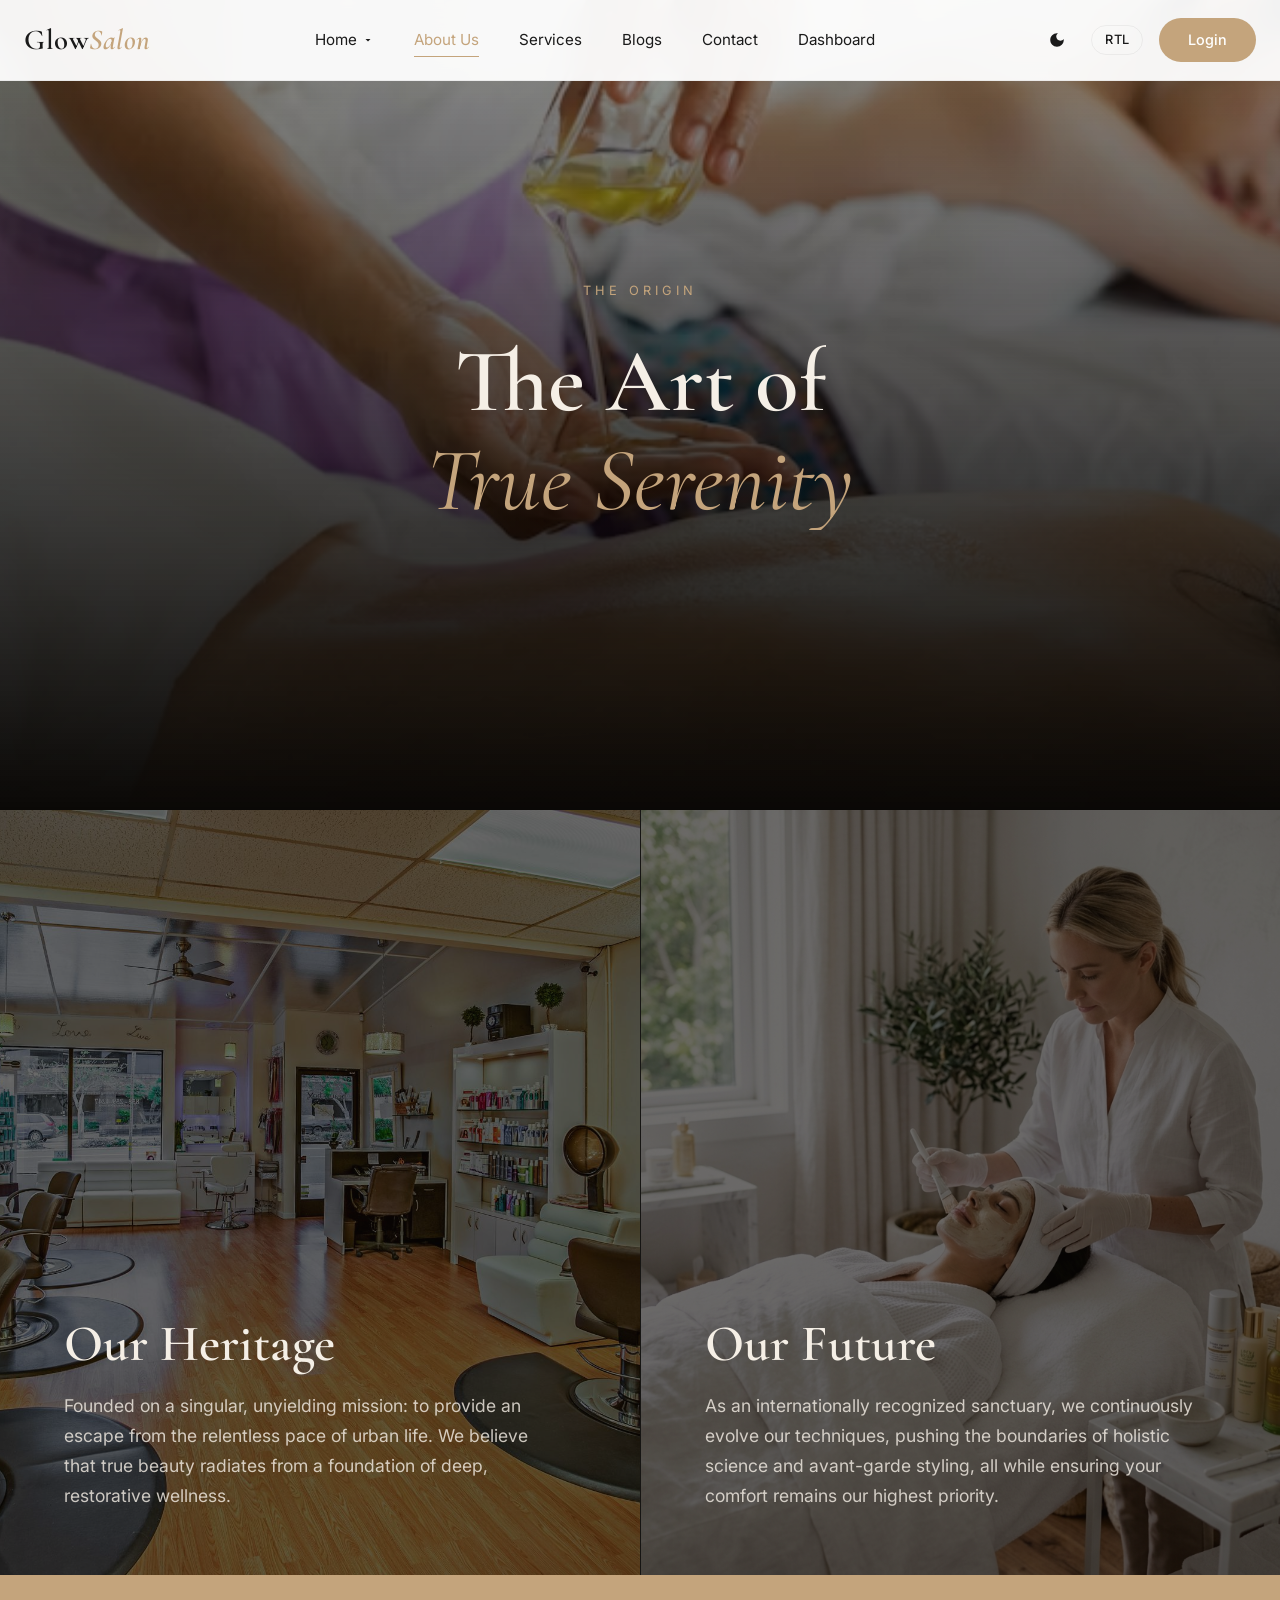
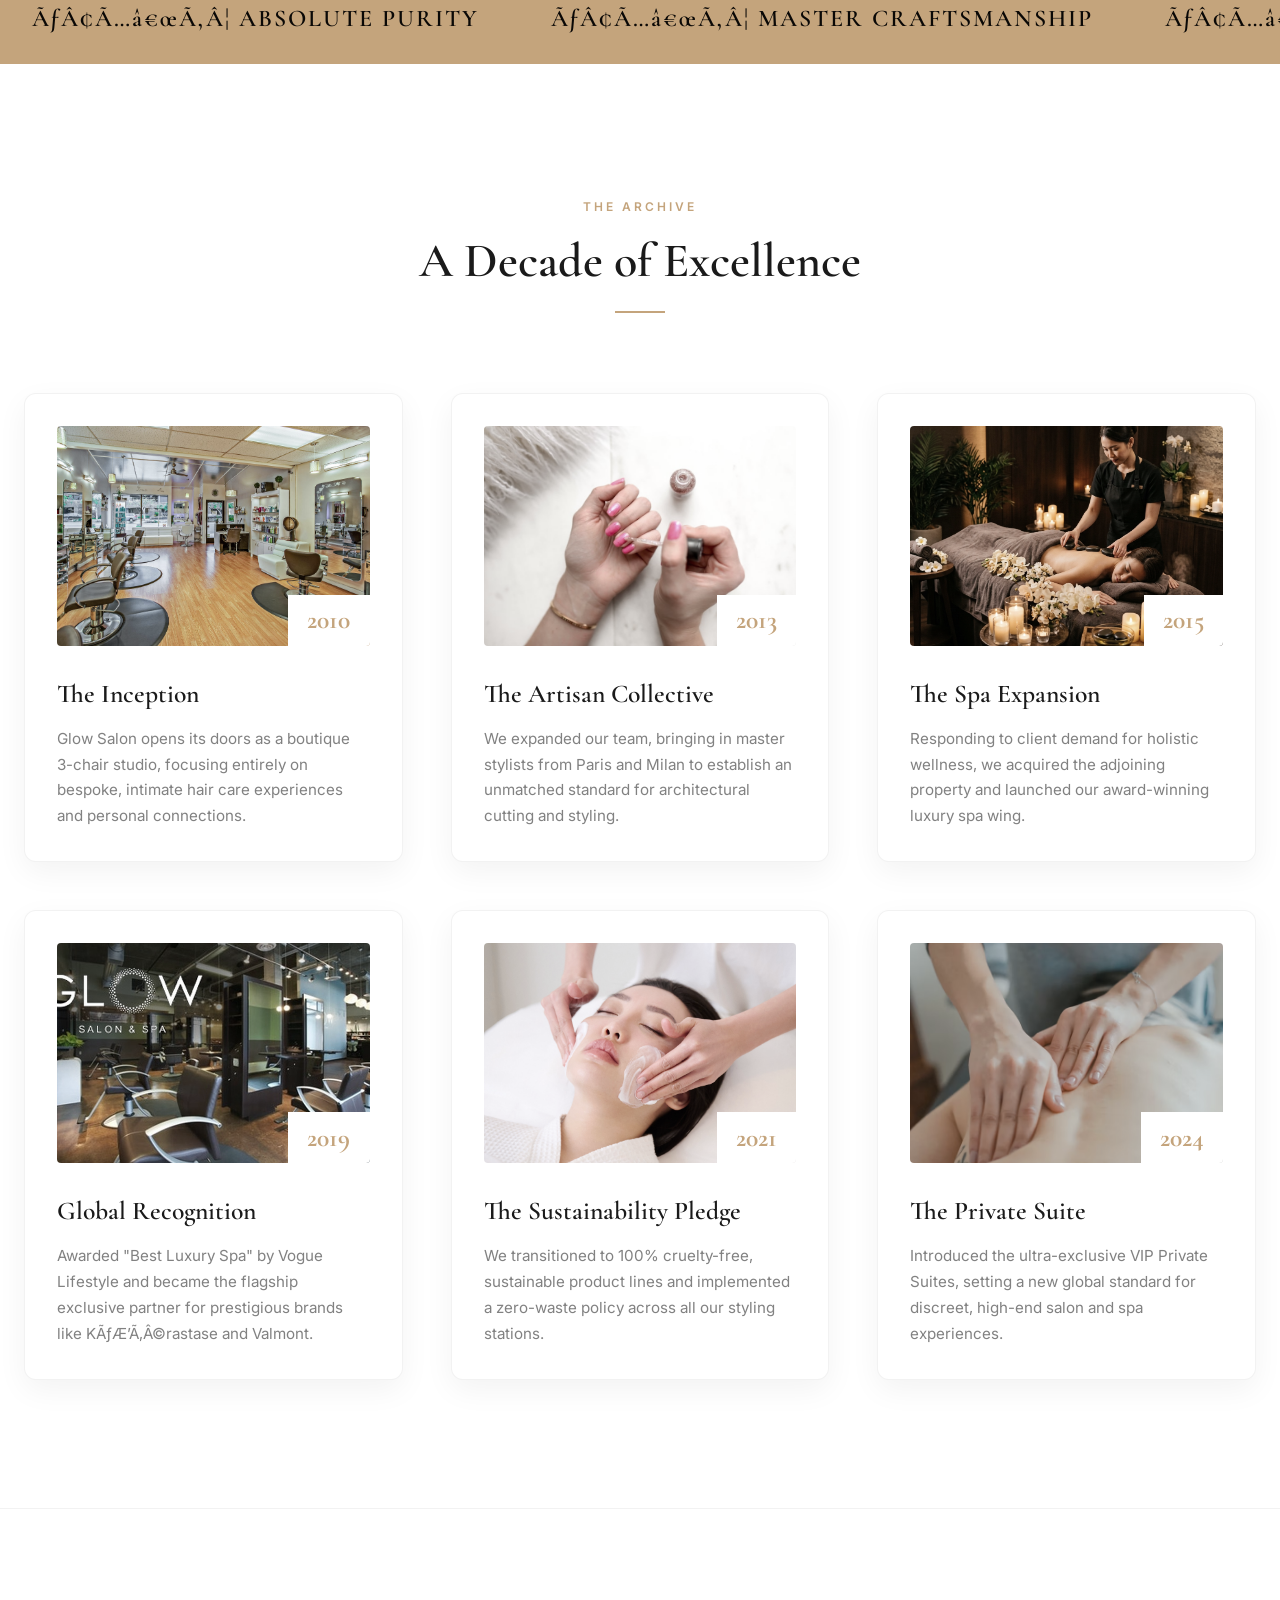
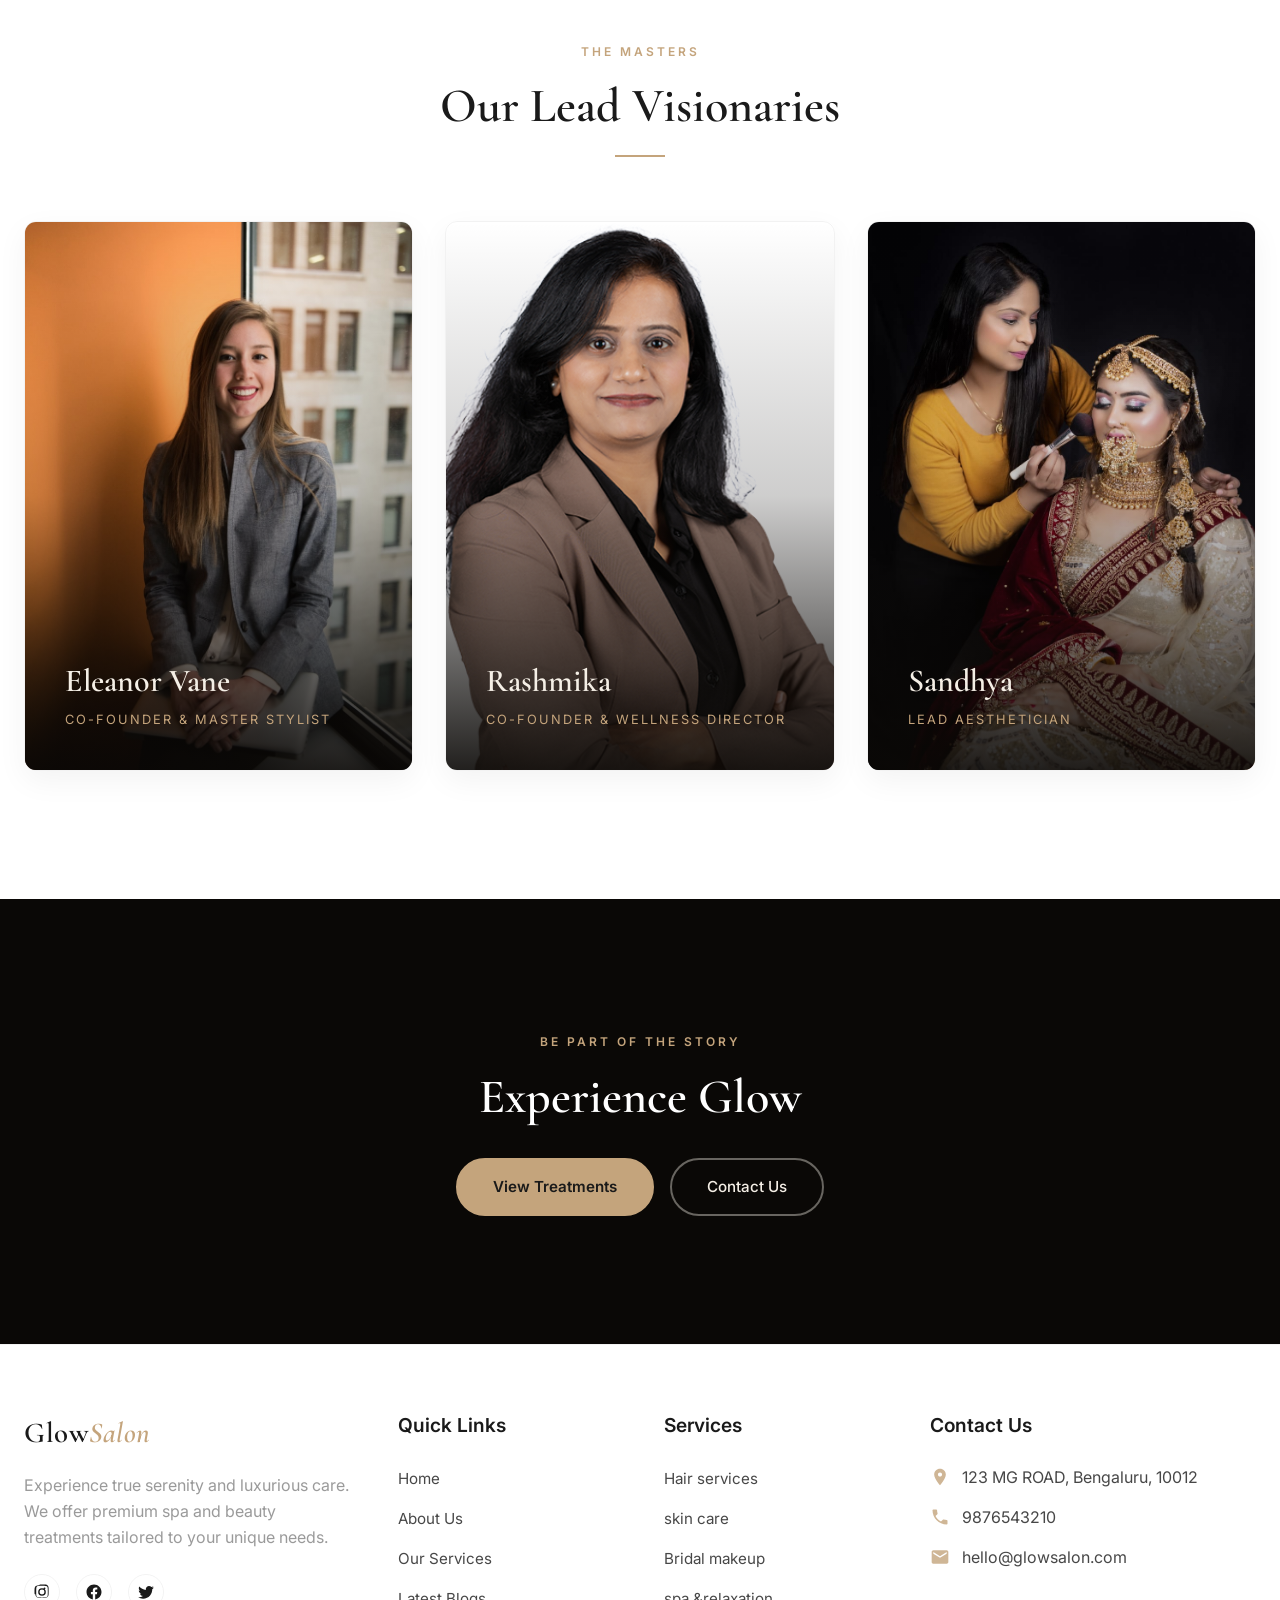
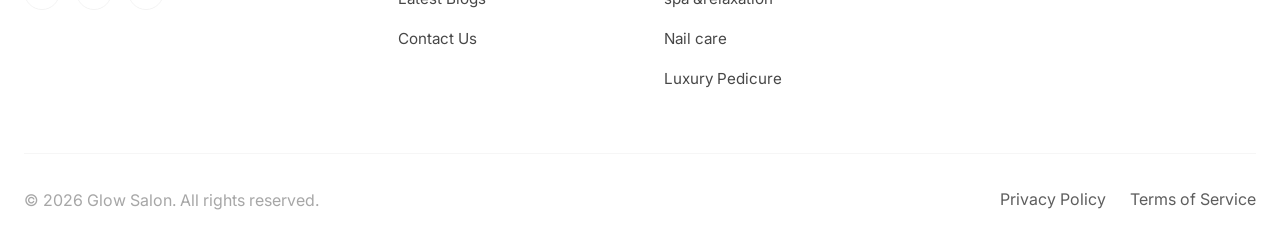
==== about.html @ 3bbacbc4 "update" ====
<!DOCTYPE html>
<html lang="en" dir="ltr">
<head>
    <meta charset="UTF-8">
    <meta name="viewport" content="width=device-width, initial-scale=1.0">
    <title>Glow Salon | Our Story</title>
    <meta name="description" content="Discover the heritage, philosophy, and vision behind Glow Salon. A legacy of luxury and wellness.">

    
   
<link rel="icon" type="image/png" href="../Images/makeup (2).png">
    
    <link rel="preconnect" href="https://fonts.googleapis.com">
    <link href="https://fonts.googleapis.com/css2?family=Cormorant+Garamond:ital,wght@0,500;0,600;0,700;1,500;1,600&family=Inter:wght@300;400;500;600&display=swap" rel="stylesheet">

    
    <link rel="stylesheet" href="css/navbar.css">
    <link rel="stylesheet" href="css/global.css">
    <link rel="stylesheet" href="css/footer.css">
    <link rel="stylesheet" href="css/about.css">
</head>
<body data-theme="light">

    
    <div id="header-placeholder"></div>

    <main>

        
        <section class="fluid-hero" id="top">
            <div class="fluid-hero-bg"></div>
            <div class="fluid-hero-overlay"></div>
            <div class="fluid-hero-text">
                <span class="eyebrow mask-reveal"><span>The Origin</span></span>
                <h1 class="mask-reveal"><span>The Art of</span></h1><br>
                <h1 class="mask-reveal" style="transition-delay: 0.15s;"><span><em>True Serenity</em></span></h1>
            </div>
        </section>

        
        <section class="fluid-split-container">
            
            <div class="fluid-split-panel">
                <div class="fluid-split-bg"></div>
                <div class="fluid-split-overlay"></div>
                <div class="fluid-split-content">
                    <h2>Our Heritage</h2>
                    <p>Founded on a singular, unyielding mission: to provide an escape from the relentless pace of urban life. We believe that true beauty radiates from a foundation of deep, restorative wellness.</p>
                </div>
            </div>
            
            <div class="fluid-split-panel">
                <div class="fluid-split-bg"></div>
                <div class="fluid-split-overlay"></div>
                <div class="fluid-split-content">
                    <h2>Our Future</h2>
                    <p>As an internationally recognized sanctuary, we continuously evolve our techniques, pushing the boundaries of holistic science and avant-garde styling, all while ensuring your comfort remains our highest priority.</p>
                </div>
            </div>
        </section>

        
        <div class="fluid-marquee">
            <div class="marquee-track">
                <span class="marquee-item">ÃƒÂ¢Ã…â€œÃ‚Â¦ ABSOLUTE PURITY</span>
                <span class="marquee-item">ÃƒÂ¢Ã…â€œÃ‚Â¦ MASTER CRAFTSMANSHIP</span>
                <span class="marquee-item">ÃƒÂ¢Ã…â€œÃ‚Â¦ DISCREET EXCLUSIVITY</span>
                <span class="marquee-item">ÃƒÂ¢Ã…â€œÃ‚Â¦ HOLISTIC WELLNESS</span>
                <span class="marquee-item">ÃƒÂ¢Ã…â€œÃ‚Â¦ ABSOLUTE PURITY</span>
                <span class="marquee-item">ÃƒÂ¢Ã…â€œÃ‚Â¦ MASTER CRAFTSMANSHIP</span>
                <span class="marquee-item">ÃƒÂ¢Ã…â€œÃ‚Â¦ DISCREET EXCLUSIVITY</span>
                <span class="marquee-item">ÃƒÂ¢Ã…â€œÃ‚Â¦ HOLISTIC WELLNESS</span>
                <span class="marquee-item">ÃƒÂ¢Ã…â€œÃ‚Â¦ ABSOLUTE PURITY</span>
                <span class="marquee-item">ÃƒÂ¢Ã…â€œÃ‚Â¦ MASTER CRAFTSMANSHIP</span>
                <span class="marquee-item">ÃƒÂ¢Ã…â€œÃ‚Â¦ DISCREET EXCLUSIVITY</span>
                <span class="marquee-item">ÃƒÂ¢Ã…â€œÃ‚Â¦ HOLISTIC WELLNESS</span>
            </div>
        </div>

        
        <section class="fluid-timeline-sec">
            <div class="container fluid-timeline-header reveal">
                <span class="section-label">The Archive</span>
                <h2>A Decade of Excellence</h2>
                <div class="divider"></div>
            </div>
            
            <div class="container fluid-timeline-grid">
                
                <div class="fluid-time-card reveal">
                    <div class="fluid-time-img">
                        <img src="images/salon.jpeg" alt="Studio Setup" loading="lazy">
                        <span class="fluid-time-year">2010</span>
                    </div>
                    <h3>The Inception</h3>
                    <p>Glow Salon opens its doors as a boutique 3-chair studio, focusing entirely on bespoke, intimate hair care experiences and personal connections.</p>
                </div>
                
                <div class="fluid-time-card reveal reveal-delay-1">
                    <div class="fluid-time-img">
                        <img src="images/nail.jfif" alt="Stylist Tools" loading="lazy">
                        <span class="fluid-time-year">2013</span>
                    </div>
                    <h3>The Artisan Collective</h3>
                    <p>We expanded our team, bringing in master stylists from Paris and Milan to establish an unmatched standard for architectural cutting and styling.</p>
                </div>
                
                <div class="fluid-time-card reveal reveal-delay-2">
                    <div class="fluid-time-img">
                        <img src="images/service_massage.png" alt="Spa Wing" loading="lazy">
                        <span class="fluid-time-year">2015</span>
                    </div>
                    <h3>The Spa Expansion</h3>
                    <p>Responding to client demand for holistic wellness, we acquired the adjoining property and launched our award-winning luxury spa wing.</p>
                </div>
                
                <div class="fluid-time-card reveal">
                    <div class="fluid-time-img">
                        <img src="images/about.img.jpeg" alt="Awards" loading="lazy">
                        <span class="fluid-time-year">2019</span>
                    </div>
                    <h3>Global Recognition</h3>
                    <p>Awarded "Best Luxury Spa" by Vogue Lifestyle and became the flagship exclusive partner for prestigious brands like KÃƒÆ’Ã‚Â©rastase and Valmont.</p>
                </div>
                
                <div class="fluid-time-card reveal reveal-delay-1">
                    <div class="fluid-time-img">
                        <img src="images/cleansing.jpg" alt="Botanical Products" loading="lazy">
                        <span class="fluid-time-year">2021</span>
                    </div>
                    <h3>The Sustainability Pledge</h3>
                    <p>We transitioned to 100% cruelty-free, sustainable product lines and implemented a zero-waste policy across all our styling stations.</p>
                </div>
                
                <div class="fluid-time-card reveal reveal-delay-2">
                    <div class="fluid-time-img">
                        <img src="images/aroma therapy.avif" alt="Private Suite" loading="lazy">
                        <span class="fluid-time-year">2024</span>
                    </div>
                    <h3>The Private Suite</h3>
                    <p>Introduced the ultra-exclusive VIP Private Suites, setting a new global standard for discreet, high-end salon and spa experiences.</p>
                </div>
            </div>
        </section>

        
        <section class="fluid-artisans">
            <div class="container">
                <div class="text-center reveal">
                    <span class="section-label">The Masters</span>
                    <h2>Our Lead Visionaries</h2>
                    <div class="divider"></div>
                </div>
                
                <div class="fluid-art-grid">
                    
                    <div class="fluid-art-card reveal">
                        <div class="fluid-art-img">
                            <img src="images/cofounder.jfif" alt="Eleanor Vane" loading="lazy">
                        </div>
                        <div class="fluid-art-overlay"></div>
                        <div class="fluid-art-info">
                            <h3>Eleanor Vane</h3>
                            <span>Co-Founder &amp; Master Stylist</span>
                            <div class="fluid-art-quote">
                                <p>"Hair is the ultimate accessory. It requires architectural detail, flawless precision, and a deep understanding of natural movement."</p>
                            </div>
                        </div>
                    </div>
                    
                    <div class="fluid-art-card reveal reveal-delay-1">
                        <div class="fluid-art-img">
                            <img src="images/rashmika.png" alt="James Sterling" loading="lazy">
                        </div>
                        <div class="fluid-art-overlay"></div>
                        <div class="fluid-art-info">
                            <h3>Rashmika</h3>
                            <span>Co-Founder &amp; Wellness Director</span>
                            <div class="fluid-art-quote">
                                <p>"True healing begins when the mind goes quiet. My goal is to induce profound states of physical and mental release in every session."</p>
                            </div>
                        </div>
                    </div>
                    
                    <div class="fluid-art-card reveal reveal-delay-2">
                        <div class="fluid-art-img">
                            <img src="images/team2.jpeg" alt="Sophia Lin" loading="lazy">
                        </div>
                        <div class="fluid-art-overlay"></div>
                        <div class="fluid-art-info">
                            <h3>Sandhya</h3>
                            <span>Lead Aesthetician</span>
                            <div class="fluid-art-quote">
                                <p>"Your skin tells a story. I combine advanced clinical science with ancient botanical rituals to rewrite that story beautifully."</p>
                            </div>
                        </div>
                    </div>
                </div>
            </div>
        </section>

        
        <section class="fluid-cta">
            <div class="container reveal">
                <span class="section-label">Be Part of the Story</span>
                <h2>Experience Glow</h2>
                <div class="btn-group" style="justify-content: center; margin-top: 2rem;">
                    <a href="home2.html" class="btn-primary">View Treatments</a>
                    <a href="contact.html" class="btn-secondary">Contact Us</a>
                </div>
            </div>
        </section>

    </main>

    
    <div id="footer-placeholder"></div>

    
    <script src="js/loadComponents.js"></script>
    <script>
        document.addEventListener('DOMContentLoaded', () => {

            const masks = document.querySelectorAll('.mask-reveal');
            masks.forEach((m, idx) => {
                setTimeout(() => m.classList.add('visible'), 100 + (idx * 200));
            });

            const revealEls = document.querySelectorAll('.reveal, .reveal-left, .reveal-right');
            const observer = new IntersectionObserver((entries) => {
                entries.forEach(e => {
                    if (e.isIntersecting) { e.target.classList.add('visible'); observer.unobserve(e.target); }
                });
            }, { threshold: 0.15 });
            revealEls.forEach(el => observer.observe(el));
        });
    </script>
</body>
</html>
---- css/navbar.css ----
:root {
    
    --nav-bg: rgba(255, 255, 255, 0.95);
    --nav-text: #1A1A1A;
    --nav-accent-primary: #C4A47C;   
    --nav-accent-hover: #B09068;     
    --nav-accent-secondary: #E8D5D1; 
    --nav-dropdown-bg: #FFFFFF;
    --nav-dropdown-shadow: rgba(0, 0, 0, 0.08);
    --nav-border: rgba(0, 0, 0, 0.05);
    --nav-font-logo: 'Cormorant Garamond', serif;
    --nav-font-ui: 'Inter', sans-serif;
}

[data-theme='dark'] {
    
    --nav-bg: rgba(18, 18, 18, 0.95);
    --nav-text: #F2F2F2;
    --nav-accent-primary: #D4B68D;   
    --nav-accent-hover: #E0C299;     
    --nav-accent-secondary: #A68A85; 
    --nav-dropdown-bg: #1E1E1E;
    --nav-dropdown-shadow: rgba(0, 0, 0, 0.5);
    --nav-border: rgba(255, 255, 255, 0.05);
}


.luxe-header * {
    box-sizing: border-box;
}


.luxe-header {
    position: fixed;
    top: 0;
    left: 0;
    z-index: 1000;
    width: 100%;
    background: var(--nav-bg);
    backdrop-filter: blur(12px);
    -webkit-backdrop-filter: blur(12px);
    border-bottom: 1px solid var(--nav-border);
    transition: background 0.4s ease, border-color 0.4s ease;
    font-family: var(--nav-font-ui);
    color: var(--nav-text);
}


.luxe-nav-container {
    display: flex;
    justify-content: space-between;
    align-items: center;
    margin: 0 auto;
    padding: 0 1.5rem;
    height: 80px; 
    max-width: 100%;
}

@media (min-width: 1024px) {
    .luxe-nav-container { max-width: 1024px; }
}
@media (min-width: 1280px) {
    .luxe-nav-container { max-width: 1280px; }
}


.luxe-logo {
    font-family: var(--nav-font-logo);
    font-size: 1.8rem;
    font-weight: 600;
    color: var(--nav-text);
    text-decoration: none;
    letter-spacing: 0.5px;
    display: flex;
    align-items: center;
}
.luxe-logo span {
    color: var(--nav-accent-primary);
    font-style: italic;
}


.luxe-nav-links {
    display: flex;
    align-items: center;
    gap: 2.5rem;
    margin: 0;
    padding: 0;
    list-style: none;
}

.luxe-nav-link {
    color: var(--nav-text);
    text-decoration: none;
    font-size: 0.95rem;
    font-weight: 400;
    transition: color 0.3s ease;
    display: flex;
    align-items: center;
    gap: 0.3rem;
    position: relative;
}


.luxe-nav-link::after {
    content: '';
    position: absolute;
    bottom: -4px;
    left: 0;
    width: 0%;
    height: 1px;
    background-color: var(--nav-accent-primary);
    transition: width 0.3s ease;
}
.luxe-nav-link:hover::after,
.luxe-nav-link.active::after {
    width: 100%;
}
.luxe-nav-link.active {
    color: var(--nav-accent-primary);
}


.luxe-dropdown {
    position: relative;
}
.luxe-dropdown-icon {
    width: 12px;
    height: 12px;
    fill: currentColor;
    transition: transform 0.3s ease;
}
.luxe-dropdown:hover .luxe-dropdown-icon {
    transform: rotate(180deg);
}

.luxe-dropdown-content {
    position: absolute;
    top: 100%;
    left: 0; 
    background: var(--nav-dropdown-bg);
    min-width: 220px;
    box-shadow: 0 10px 40px var(--nav-dropdown-shadow);
    border-radius: 8px;
    padding: 0.5rem 0;
    opacity: 0;
    visibility: hidden;
    transform: translateY(15px);
    transition: all 0.3s cubic-bezier(0.4, 0, 0.2, 1);
    border: 1px solid var(--nav-border);
    margin-top: 1rem;
}


.luxe-dropdown::after {
    content: '';
    position: absolute;
    top: 100%;
    left: 0;
    width: 100%;
    height: 1rem;
}

.luxe-dropdown:hover .luxe-dropdown-content {
    opacity: 1;
    visibility: visible;
    transform: translateY(0);
}

.luxe-dropdown-content a {
    display: block;
    padding: 0.8rem 1.5rem;
    color: var(--nav-text);
    text-decoration: none;
    font-size: 0.9rem;
    transition: background 0.2s ease, color 0.2s ease, padding-left 0.2s ease;
}
.luxe-dropdown-content a:hover,
.luxe-dropdown-content a.active {
    background: var(--nav-border);
    color: var(--nav-accent-primary);
    padding-left: 1.8rem; 
}
[dir="rtl"] .luxe-dropdown-content a:hover {
    padding-left: 1.5rem;
    padding-right: 1.8rem;
}


[dir="rtl"] .luxe-dropdown-content {
    left: auto;
    right: 0;
}


.luxe-nav-actions {
    display: flex;
    align-items: center;
    gap: 1rem;
}


.luxe-btn-icon, .luxe-btn-text, .luxe-btn-primary {
    cursor: pointer;
    font-family: var(--nav-font-ui);
    transition: all 0.3s ease;
}

.luxe-btn-icon {
    background: transparent;
    border: 1px solid transparent;
    color: var(--nav-text);
    display: flex;
    align-items: center;
    justify-content: center;
    width: 36px;
    height: 36px;
    border-radius: 50%;
}
.luxe-btn-icon:hover {
    background: var(--nav-border);
    color: var(--nav-accent-primary);
}
.luxe-btn-icon svg { width: 18px; height: 18px; fill: currentColor; }


[data-theme='light'] .icon-sun { display: none; }
[data-theme='dark'] .icon-moon { display: none; }

.luxe-btn-text {
    background: transparent;
    border: 1px solid var(--nav-border);
    color: var(--nav-text);
    padding: 0.4rem 0.8rem;
    border-radius: 20px;
    font-size: 0.8rem;
    font-weight: 500;
    letter-spacing: 0.5px;
}
.luxe-btn-text:hover {
    border-color: var(--nav-accent-primary);
    color: var(--nav-accent-primary);
}

.luxe-btn-primary {
    background: var(--nav-accent-primary);
    color: #FFFFFF;
    text-decoration: none;
    padding: 0.6rem 1.8rem;
    border-radius: 30px;
    font-size: 0.9rem;
    font-weight: 500;
    border: none;
}
[data-theme='dark'] .luxe-btn-primary {
    color: #1A1A1A; 
}
.luxe-btn-primary:hover {
    background: var(--nav-accent-hover);
    transform: translateY(-2px);
    box-shadow: 0 4px 15px rgba(196, 164, 124, 0.3);
    color:black;
}


.luxe-hamburger {
    display: none;
    background: transparent;
    border: none;
    cursor: pointer;
    padding: 0.5rem;
    flex-direction: column;
    gap: 5px;
    z-index: 1001; 
}
.luxe-hamburger span {
    display: block;
    width: 24px;
    height: 2px;
    background-color: var(--nav-text);
    transition: all 0.3s ease;
}


.luxe-mobile-menu {
    position: fixed;
    top: 80px;
    left: 0;
    width: 100%;
    height: calc(100vh - 80px);
    background: var(--nav-bg);
    padding: 2rem;
    transform: translateX(-100%); 
    transition: transform 0.4s cubic-bezier(0.4, 0, 0.2, 1);
    overflow-y: auto;
    z-index: 999;
}
[dir="rtl"] .luxe-mobile-menu {
    transform: translateX(100%); 
}
.luxe-mobile-menu.active {
    transform: translateX(0) !important;
}

.luxe-mobile-menu ul {
    list-style: none;
    padding: 0;
    margin: 0;
}
.luxe-mobile-menu li {
    border-bottom: 1px solid var(--nav-border);
}
.luxe-mobile-link {
    display: flex;
    justify-content: space-between;
    align-items: center;
    padding: 1.2rem 0;
    color: var(--nav-text);
    text-decoration: none;
    font-size: 1.1rem;
    font-weight: 400;
}
.luxe-mobile-dropdown {
    display: none;
    background: rgba(0,0,0,0.02);
    padding: 0.5rem 1rem;
}
[data-theme='dark'] .luxe-mobile-dropdown { background: rgba(255,255,255,0.02); }
.luxe-mobile-dropdown a {
    display: block;
    padding: 0.8rem 0;
    color: var(--nav-text);
    text-decoration: none;
    font-size: 0.95rem;
    opacity: 0.8;
}
.luxe-mobile-menu .luxe-btn-primary {
    display: block;
    text-align: center;
    margin-top: 2rem;
}


@media (max-width: 1023px) {
    .luxe-nav-links { display: none; }
    .luxe-hamburger { display: flex; }
    .luxe-nav-actions .luxe-btn-primary { display: none; } 
}


.luxe-hamburger.active span:nth-child(1) {
    transform: translateY(7px) rotate(45deg);
}
.luxe-hamburger.active span:nth-child(2) {
    opacity: 0;
}
.luxe-hamburger.active span:nth-child(3) {
    transform: translateY(-7px) rotate(-45deg);
}


body {
    margin: 0;
    background: var(--nav-bg);
    color: var(--nav-text);
    transition: background 0.4s ease, color 0.4s ease;
}
.preview-content {
    padding: 4rem 2rem;
    max-width: 1024px;
    margin: 0 auto;
    min-height: 150vh; 
    font-family: var(--nav-font-ui);
}
.preview-content h1 {
    font-family: var(--nav-font-logo);
    font-size: 3.5rem;
    margin-bottom: 1rem;
}
.preview-content p {
    font-size: 1.1rem;
    line-height: 1.8;
    opacity: 0.8;
}
---- css/global.css ----
*, *::before, *::after { margin: 0; padding: 0; box-sizing: border-box; }

:root {
    --color-primary:       #C4A47C;
    --color-primary-dark:  #B09068;
    --color-secondary:     #E8D5D1;
    --color-muted:         rgba(26,26,26,0.55);
    --font-logo:   'Cormorant Garamond', serif;
    --font-ui:     'Inter', sans-serif;
    --radius-full: 999px;
    --radius-md:   12px;
    --shadow-gold: 0 8px 30px rgba(196,164,124,0.30);
    --shadow-md:   0 8px 30px rgba(0,0,0,0.10);
    --transition:  all 0.3s ease;
    --section-gap: 6rem;
}
[data-theme='dark'] { --color-muted: rgba(242,242,242,0.55); }

html { scroll-behavior: smooth; }

body {
    background-color: var(--nav-bg, #fff);
    color: var(--nav-text, #1A1A1A);
    font-family: var(--font-ui);
    font-size: 1rem;
    line-height: 1.7;
    -webkit-font-smoothing: antialiased;
    overflow-x: hidden;
    transition: background-color 0.4s ease, color 0.4s ease;
}

img { display: block; max-width: 100%; height: auto; object-fit: cover; }
a { color: var(--color-primary); text-decoration: none; transition: var(--transition); }
a:hover { color: var(--color-primary-dark); }


h1 { font-family: var(--font-logo); font-size: clamp(2.4rem, 5vw, 4rem);    font-weight: 600; line-height: 1.15; }
h2 { font-family: var(--font-logo); font-size: clamp(1.9rem, 4vw, 3rem);    font-weight: 600; line-height: 1.2;  }
h3 { font-family: var(--font-logo); font-size: clamp(1.3rem, 2.5vw, 1.9rem);font-weight: 600; line-height: 1.25;}
h4 { font-family: var(--font-ui);   font-size: 1.1rem;  font-weight: 600; }
p  { font-size: 1rem; line-height: 1.75; color: var(--color-muted); }

.container { width: 100%; max-width: 1280px; margin-inline: auto; padding-inline: 1.5rem; }
.section-padding { padding-block: var(--section-gap); }

.text-center { text-align: center; }
.text-left   { text-align: left;  }
.text-center .btn-group { justify-content: center; }
.text-left   .btn-group { justify-content: flex-start; }

.section-label {
    display: inline-block; font-size: 0.75rem; font-weight: 600;
    letter-spacing: 3px; text-transform: uppercase;
    color: var(--color-primary); margin-bottom: 1rem;
}
.divider { width: 50px; height: 2px; background: var(--color-primary); margin: 1.25rem auto; }
.divider.left { margin-left: 0; }


.btn-group { display: flex; flex-wrap: wrap; gap: 1rem; align-items: center; margin-top: 2rem; }


.btn-primary {
    display: inline-flex; align-items: center; gap: 0.5rem;
    padding: 0.85rem 2.2rem;
    background: var(--color-primary); color: #1A1A1A;
    border: 2px solid var(--color-primary);
    border-radius: var(--radius-full);
    font-family: var(--font-ui); font-size: 0.95rem; font-weight: 600;
    cursor: pointer; transition: var(--transition); white-space: nowrap;
}
[data-theme='dark'] .btn-primary { color: #1A1A1A; }
@media (hover: hover) {
    .btn-primary:hover { background: var(--color-primary-dark); border-color: var(--color-primary-dark); color: #1A1A1A; transform: translateY(-2px); box-shadow: var(--shadow-gold); }
}
.btn-primary:active { transform: scale(0.97); opacity: 0.9; }


.btn-secondary {
    display: inline-flex; align-items: center; gap: 0.5rem;
    padding: 0.85rem 2.2rem;
    background: transparent; color: var(--nav-text, #1A1A1A);
    border: 2px solid var(--nav-border, rgba(0,0,0,0.12));
    border-radius: var(--radius-full);
    font-family: var(--font-ui); font-size: 0.95rem; font-weight: 500;
    cursor: pointer; transition: var(--transition); white-space: nowrap;
}
@media (hover: hover) {
    .btn-secondary:hover { background: var(--color-primary); border-color: var(--color-primary); color: #1A1A1A; transform: translateY(-2px); box-shadow: var(--shadow-gold); }
    [data-theme='dark'] .btn-secondary:hover { color: #1A1A1A; }
}
.btn-secondary:active { transform: scale(0.97); opacity: 0.9; }


.card { background: var(--nav-dropdown-bg, #fff); border: 1px solid var(--nav-border, rgba(0,0,0,0.07)); border-radius: var(--radius-md); overflow: hidden; transition: var(--transition); }
@media (hover: hover) { .card:hover { box-shadow: var(--shadow-md); transform: translateY(-4px); } }
.card:active { transform: scale(0.98); }


.grid-3 { display: grid; grid-template-columns: repeat(3, 1fr); gap: 2rem; }
.grid-2 { display: grid; grid-template-columns: repeat(2, 1fr); gap: 3rem; align-items: center; }


.grid-3.auto-center > *:last-child:nth-child(3n+1) { grid-column: 2; }

@media (max-width: 1023px) {
    .grid-3 { grid-template-columns: repeat(2, 1fr); }
    .grid-3.auto-center > *:last-child:nth-child(odd) { grid-column: 1 / -1; max-width: 420px; margin-inline: auto; }
    .grid-2 { grid-template-columns: 1fr; }
}
@media (max-width: 639px) {
    .grid-3 { grid-template-columns: 1fr; }
    .grid-3.auto-center > *:last-child { grid-column: unset; max-width: unset; margin: 0; }
    :root { --section-gap: 4rem; }
}
---- css/footer.css ----
.luxe-footer {
    background-color: var(--nav-dropdown-bg); 
    border-top: 1px solid var(--nav-border);
    padding: 4rem 0 1rem;
    font-family: var(--nav-font-ui);
    color: var(--nav-text);
    transition: background-color 0.4s ease, border-color 0.4s ease, color 0.4s ease;
}

.footer-grid {
    display: grid;
    grid-template-columns: 1.5fr 1fr 1fr 1.5fr;
    gap: 3rem;
    margin-bottom: 3rem;
}

.footer-brand .footer-logo {
    margin-bottom: 1rem;
    display: inline-block;
}

.footer-description {
    opacity: 0.8;
    margin-bottom: 1.5rem;
    line-height: 1.6;
}

.footer-socials {
    display: flex;
    gap: 1rem;
}

.footer-socials a {
    display: flex;
    align-items: center;
    justify-content: center;
    width: 36px;
    height: 36px;
    border-radius: 50%;
    border: 1px solid var(--nav-border);
    color: var(--nav-text);
    transition: all 0.3s ease;
}

.footer-socials a:hover {
    background-color: var(--nav-accent-primary);
    border-color: var(--nav-accent-primary);
    color: #fff;
    transform: translateY(-3px);
}
[data-theme='dark'] .footer-socials a:hover {
    color: #1A1A1A; 
}

.footer-socials svg {
    width: 18px;
    height: 18px;
    fill: currentColor;
}

.footer-heading {
    font-size: 1.2rem;
    margin-bottom: 1.5rem;
    color: var(--nav-text);
}

.footer-links ul {
    list-style: none;
    padding: 0;
    margin: 0;
}

.footer-links li {
    margin-bottom: 0.8rem;
}

.footer-links a {
    color: var(--nav-text);
    opacity: 0.8;
    font-size: 0.95rem;
    transition: all 0.2s ease;
    display: inline-block;
}

.footer-links a:hover {
    opacity: 1;
    color: var(--nav-accent-primary);
    transform: translateX(3px);
}
[dir="rtl"] .footer-links a:hover {
    transform: translateX(-3px);
}

.contact-list {
    list-style: none;
    padding: 0;
    margin: 0;
}

.contact-list li {
    display: flex;
    align-items: flex-start;
    gap: 0.8rem;
    margin-bottom: 1rem;
    opacity: 0.8;
    line-height: 1.5;
}

.contact-list svg {
    width: 20px;
    height: 20px;
    fill: var(--nav-accent-primary);
    flex-shrink: 0;
    margin-top: 2px;
}

.footer-bottom {
    display: flex;
    justify-content: space-between;
    align-items: center;
    padding-top: 2rem;
    border-top: 1px solid var(--nav-border);
    opacity: 0.7;
}

.footer-legal {
    display: flex;
    gap: 1.5rem;
}

.footer-legal a {
    color: var(--nav-text);
}

.footer-legal a:hover {
    color: var(--nav-accent-primary);
}


@media (max-width: 1023px) {
    .footer-grid {
        grid-template-columns: 1fr 1fr;
    }
}

@media (max-width: 639px) {
    .footer-grid {
        grid-template-columns: 1fr;
        gap: 2rem;
    }
    .footer-bottom {
        flex-direction: column;
        gap: 1rem;
        text-align: center;
    }
}
---- css/about.css ----
.reveal {
    opacity: 0;
    transform: translateY(40px);
    transition: opacity 1s cubic-bezier(0.25, 1, 0.5, 1), transform 1s cubic-bezier(0.25, 1, 0.5, 1);
}

.reveal.visible {
    opacity: 1;
    transform: none;
}

.reveal-delay-1 {
    transition-delay: 0.15s;
}

.reveal-delay-2 {
    transition-delay: 0.3s;
}


.mask-reveal {
    overflow: hidden;
    display: inline-block;
    vertical-align: top;
}

.mask-reveal span {
    display: inline-block;
    transform: translateY(110%);
    transition: transform 1.2s cubic-bezier(0.25, 1, 0.5, 1);
}

.mask-reveal.visible span {
    transform: translateY(0);
}


@keyframes kenBurns {
    0% {
        transform: scale(1);
    }

    100% {
        transform: scale(1.15);
    }
}


.fluid-hero {
    position: relative;
    height: 90svh;
    min-height: 600px;
    display: flex;
    align-items: center;
    justify-content: center;
    overflow: hidden;
    background: #0A0806;
}

.fluid-hero-bg {
    position: absolute;
    inset: 0;
    background: url('../images/hot\ stone.avif') center/cover no-repeat;
    animation: kenBurns 20s ease-out forwards;
}

.fluid-hero-overlay {
    position: absolute;
    inset: 0;
    background: linear-gradient(to top, #0A0806 0%, rgba(10, 8, 6, 0.4) 100%);
}

.fluid-hero-text {
    position: relative;
    z-index: 2;
    text-align: center;
    padding-inline: 2rem;
}

.fluid-hero-text .eyebrow {
    font-size: 0.8rem;
    letter-spacing: 4px;
    text-transform: uppercase;
    color: var(--color-primary);
    display: block;
    margin-bottom: 2rem;
}

.fluid-hero-text h1 {
    font-size: clamp(3.5rem, 7vw, 7rem);
    color: #F5EFE6;
    line-height: 1.1;
    margin: 0;
}

.fluid-hero-text h1 em {
    color: var(--color-primary);
    font-style: italic;
    font-weight: 400;
}


.fluid-split-container {
    display: flex;
    height: 85svh;
    min-height: 600px;
    background: #0A0806;
}

.fluid-split-panel {
    flex: 1;
    position: relative;
    overflow: hidden;
    transition: flex 0.8s cubic-bezier(0.25, 1, 0.5, 1), filter 0.8s ease;
    cursor: pointer;
    border-right: 1px solid rgba(255, 255, 255, 0.05);
}

.fluid-split-panel:last-child {
    border-right: none;
}

.fluid-split-bg {
    position: absolute;
    inset: 0;
    background-size: cover;
    background-position: center;
    transition: transform 1.5s cubic-bezier(0.25, 1, 0.5, 1);
}

.fluid-split-panel:nth-child(1) .fluid-split-bg {
    background-image: url('../images/salon.jpeg');
}

.fluid-split-panel:nth-child(2) .fluid-split-bg {
    background-image: url('../images/about_treatment.png');
}

.fluid-split-overlay {
    position: absolute;
    inset: 0;
    background: rgba(10, 8, 6, 0.6);
    transition: background 0.8s ease;
}

.fluid-split-content {
    position: absolute;
    inset: 0;
    padding: 4rem;
    display: flex;
    flex-direction: column;
    justify-content: flex-end;
    color: #F5EFE6;
    z-index: 2;
}

.fluid-split-content h2 {
    font-size: clamp(2rem, 4vw, 3.5rem);
    margin-bottom: 1rem;
    transition: transform 0.8s ease;
}

.fluid-split-content p {
    font-size: 1.1rem;
    line-height: 1.7;
    color: rgba(245, 239, 230, 0.8);
    transition: transform 0.6s ease;
    max-width: 500px;
}


@media (hover: hover) and (min-width: 1024px) {
    .fluid-split-container:hover .fluid-split-panel {
        flex: 0.7;
        filter: grayscale(80%);
    }

    .fluid-split-container .fluid-split-panel:hover {
        flex: 1.4;
        filter: grayscale(0%);
    }

    .fluid-split-panel:hover .fluid-split-bg {
        transform: scale(1.05);
    }

    .fluid-split-panel:hover .fluid-split-overlay {
        background: rgba(10, 8, 6, 0.3);
    }

    .fluid-split-panel:hover .fluid-split-content h2 {
        transform: translateY(-10px);
        color: var(--color-primary);
    }

    .fluid-split-panel:hover .fluid-split-content p {
        transform: translateY(-5px);
    }
}

@media (max-width: 1023px) {
    .fluid-split-container {
        flex-direction: column;
        height: auto;
    }

    .fluid-split-panel {
        height: 500px;
        flex: none !important;
    }
}


.fluid-marquee {
    background: var(--color-primary);
    color: #0A0806;
    padding-block: 1.5rem;
    overflow: hidden;
    display: flex;
    white-space: nowrap;
}

[data-theme='dark'] .fluid-marquee {
    background: var(--color-primary-dark);
}

.marquee-track {
    display: inline-block;
    animation: marqueeScroll 25s linear infinite;
    font-family: var(--font-logo);
    font-size: 1.5rem;
    letter-spacing: 2px;
    font-weight: 600;
}

.marquee-item {
    margin-inline: 2rem;
}

@keyframes marqueeScroll {
    0% {
        transform: translateX(0);
    }

    100% {
        transform: translateX(-50%);
    }
}


.fluid-timeline-sec {
    background: var(--nav-bg);
    padding-block: 8rem;
    border-bottom: 1px solid var(--nav-border);
}

.fluid-timeline-header {
    text-align: center;
    margin-bottom: 5rem;
}

.fluid-timeline-grid {
    display: grid;
    grid-template-columns: repeat(3, 1fr);
    gap: 3rem;
}

.fluid-time-card {
    position: relative;
    background: var(--nav-dropdown-bg);
    border-radius: var(--radius-md);
    padding: 2rem;
    border: 1px solid var(--nav-border);
    box-shadow: 0 10px 30px rgba(0, 0, 0, 0.05);
    transition: transform 0.4s ease, box-shadow 0.4s ease, border-color 0.4s ease;
}

@media (hover: hover) {
    .fluid-time-card:hover {
        transform: translateY(-10px);
        box-shadow: 0 20px 40px rgba(196, 164, 124, 0.15);
        border-color: var(--color-primary);
    }

    .fluid-time-card:hover .fluid-time-img img {
        filter: grayscale(0%);
        transform: scale(1.05);
    }
}

.fluid-time-img {
    height: 220px;
    border-radius: 4px;
    overflow: hidden;
    margin-bottom: 2rem;
    position: relative;
}

.fluid-time-img img {
    width: 100%;
    height: 100%;
    object-fit: cover;
    filter: grayscale(30%);
    transition: filter 0.5s, transform 0.8s;
}

.fluid-time-year {
    position: absolute;
    bottom: 0;
    right: 0;
    background: var(--nav-dropdown-bg);
    color: var(--color-primary);
    padding: 0.8rem 1.2rem;
    font-family: var(--font-logo);
    font-size: 1.6rem;
    font-weight: 700;
    line-height: 1;
}

.fluid-time-card h3 {
    font-size: 1.6rem;
    margin-bottom: 1rem;
}

.fluid-time-card p {
    color: var(--color-muted);
    line-height: 1.7;
    font-size: 0.95rem;
    margin: 0;
}

@media (max-width: 1023px) {
    .fluid-timeline-grid {
        grid-template-columns: 1fr 1fr;
    }
}

@media (max-width: 768px) {
    .fluid-timeline-grid {
        grid-template-columns: 1fr;
    }
}


.fluid-artisans {
    background: var(--nav-dropdown-bg);
    padding-block: 8rem;
}

.fluid-art-grid {
    display: grid;
    grid-template-columns: repeat(3, 1fr);
    gap: 2rem;
    margin-top: 4rem;
}

.fluid-art-card {
    position: relative;
    height: 550px;
    border-radius: var(--radius-md);
    overflow: hidden;
    cursor: pointer;
    border: 1px solid var(--nav-border);
    box-shadow: 0 10px 30px rgba(0, 0, 0, 0.05);
    transition: transform 0.4s ease, box-shadow 0.4s ease, border-color 0.4s ease;
}

.fluid-art-img {
    position: absolute;
    inset: 0;
}

.fluid-art-img img {
    width: 100%;
    height: 100%;
    object-fit: cover;
    transition: transform 0.8s cubic-bezier(0.25, 1, 0.5, 1);
}

.fluid-art-overlay {
    position: absolute;
    inset: 0;
    background: linear-gradient(to top, rgba(10, 8, 6, 0.9) 0%, rgba(10, 8, 6, 0.2) 50%, transparent 100%);
    transition: opacity 0.5s;
}

.fluid-art-info {
    position: absolute;
    bottom: 0;
    left: 0;
    right: 0;
    padding: 2.5rem;
    color: #F5EFE6;
    display: flex;
    flex-direction: column;
    justify-content: flex-end;
}

.fluid-art-info h3 {
    font-size: 2rem;
    margin-bottom: 0.5rem;
}

.fluid-art-info span {
    font-size: 0.8rem;
    letter-spacing: 2px;
    text-transform: uppercase;
    color: var(--color-primary);
}

.fluid-art-quote {
    overflow: hidden;
    max-height: 0;
    opacity: 0;
    transition: max-height 0.6s ease, opacity 0.6s ease, margin-top 0.6s ease;
}

.fluid-art-quote p {
    font-style: italic;
    color: rgba(245, 239, 230, 0.8);
    margin-bottom: 0;
    font-size: 1rem;
    line-height: 1.6;
}

@media (hover: hover) {
    .fluid-art-card:hover {
        transform: translateY(-10px);
        box-shadow: 0 20px 40px rgba(196, 164, 124, 0.15);
        border-color: var(--color-primary);
    }

    .fluid-art-card:hover .fluid-art-img img {
        transform: scale(1.08);
    }

    .fluid-art-card:hover .fluid-art-overlay {
        background: linear-gradient(to top, rgba(10, 8, 6, 0.95) 0%, rgba(10, 8, 6, 0.6) 100%);
    }

    .fluid-art-card:hover .fluid-art-quote {
        max-height: 150px;
        opacity: 1;
        margin-top: 1.5rem;
    }
}

@media (max-width: 1023px) {
    .fluid-art-grid {
        grid-template-columns: 1fr;
        gap: 3rem;
    }

    .fluid-art-card {
        height: 450px;
    }

    .fluid-art-quote {
        max-height: 150px;
        opacity: 1;
        margin-top: 1.5rem;
    }
}


.fluid-cta {
    background: #0A0806;
    padding-block: 8rem;
    text-align: center;
    color: #F5EFE6;
}

.fluid-cta h2 {
    color: #fff;
}

.fluid-cta .btn-secondary {
    color: #F5EFE6;
    border-color: rgba(245, 239, 230, 0.4);
}

.fluid-cta .btn-secondary:hover {
    background: var(--color-primary);
    color: #0A0806;
    border-color: var(--color-primary);
}
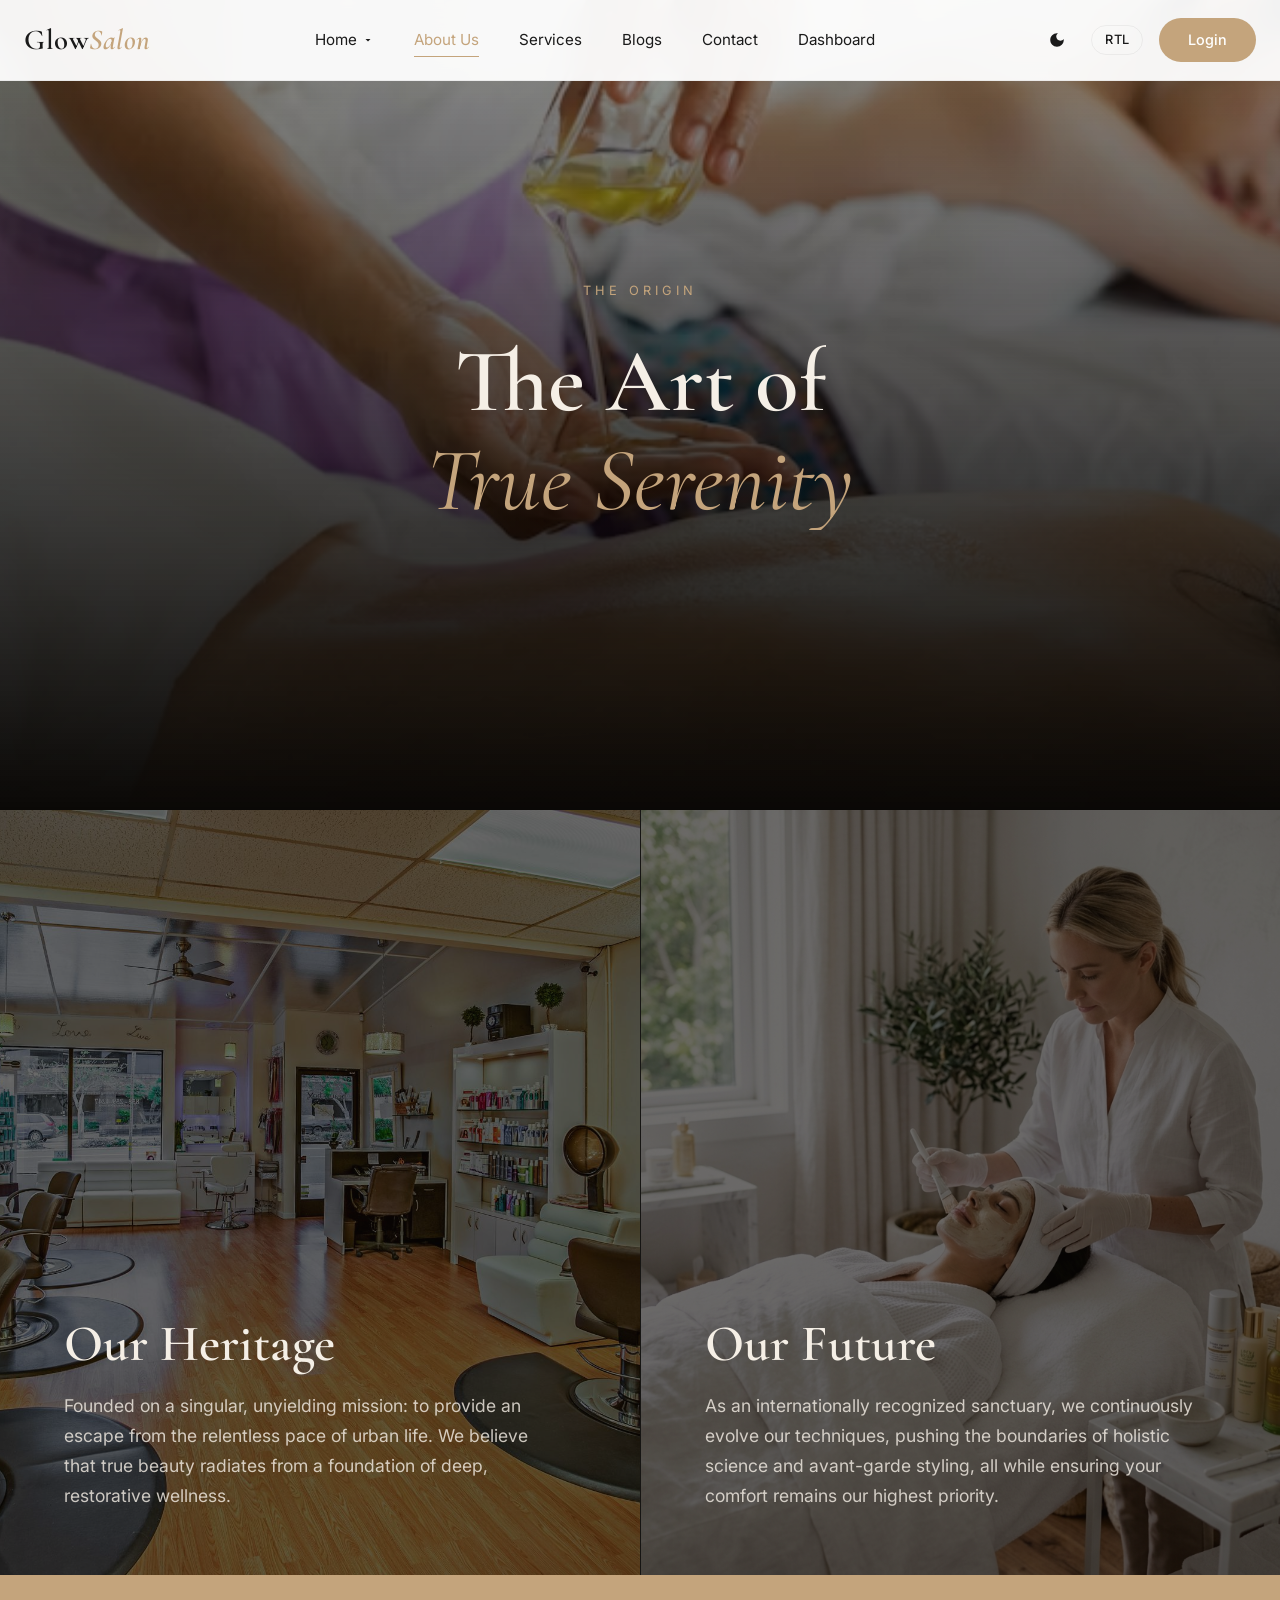
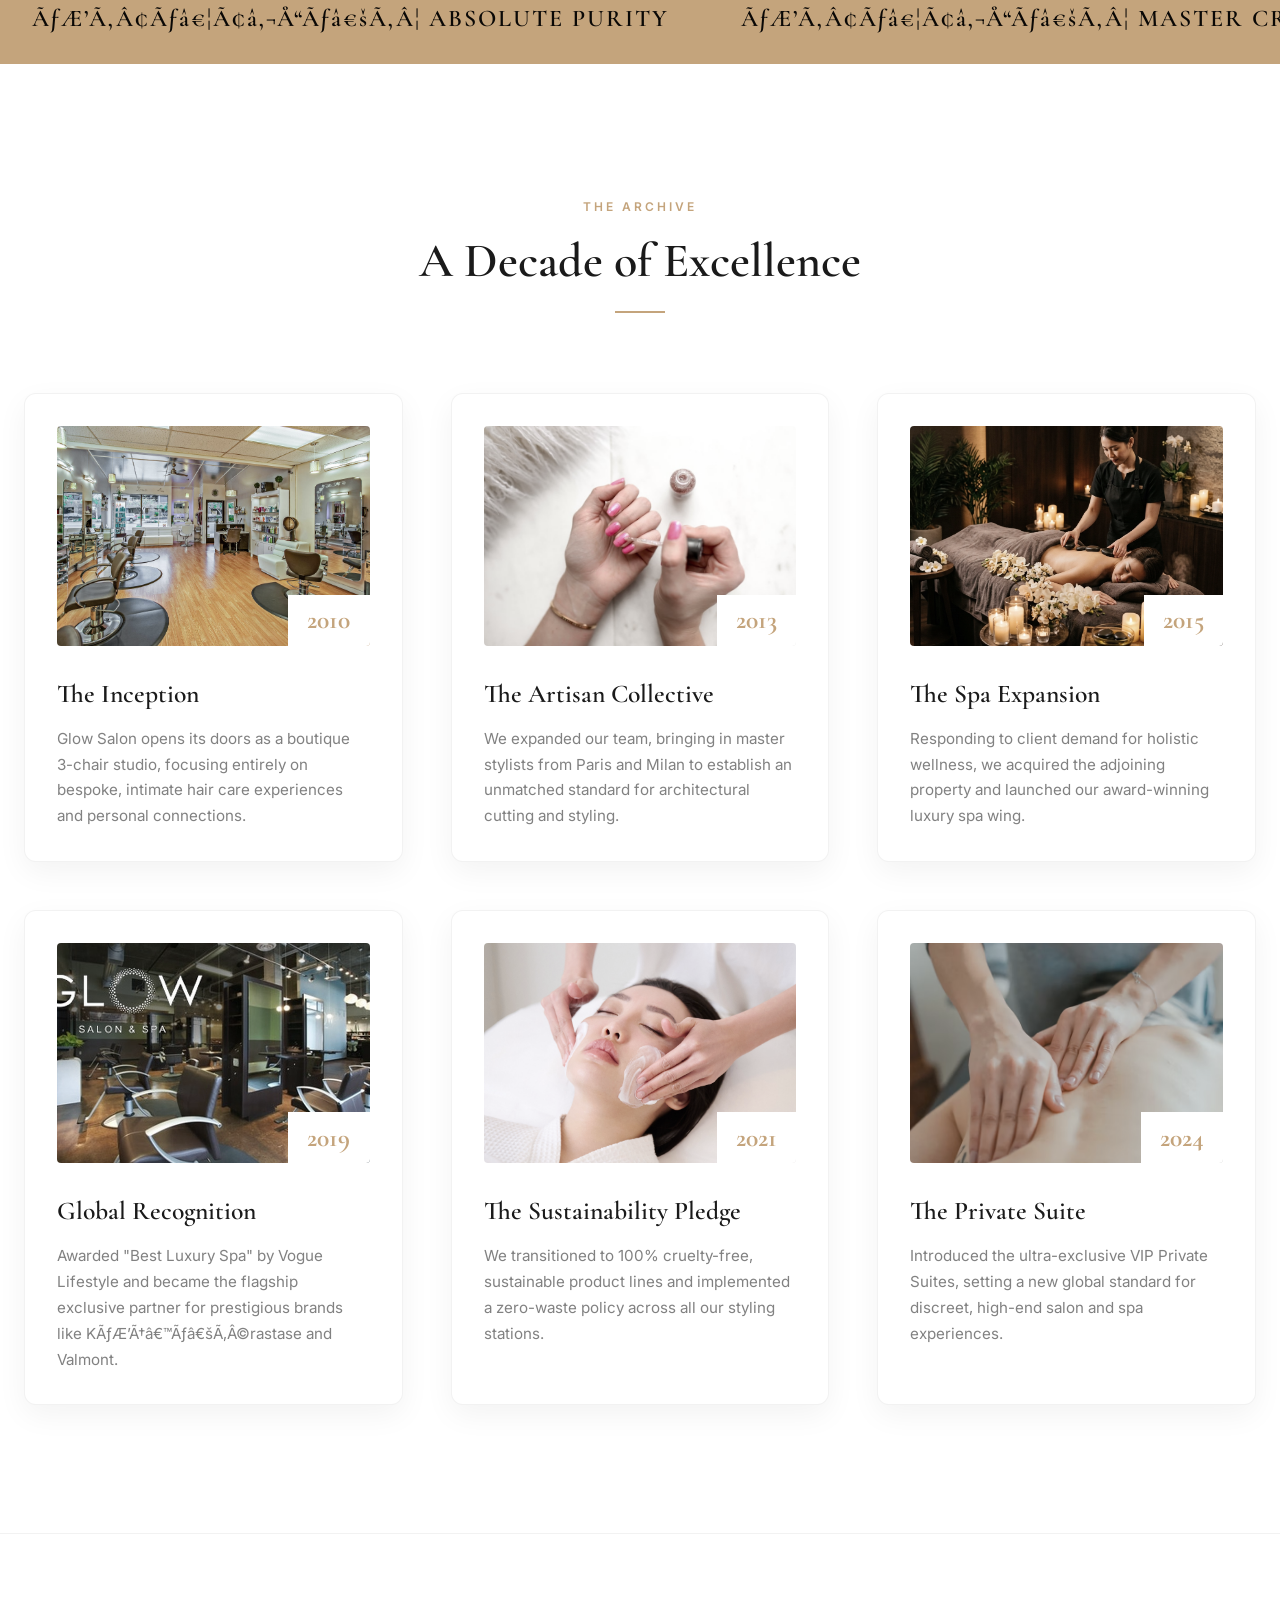
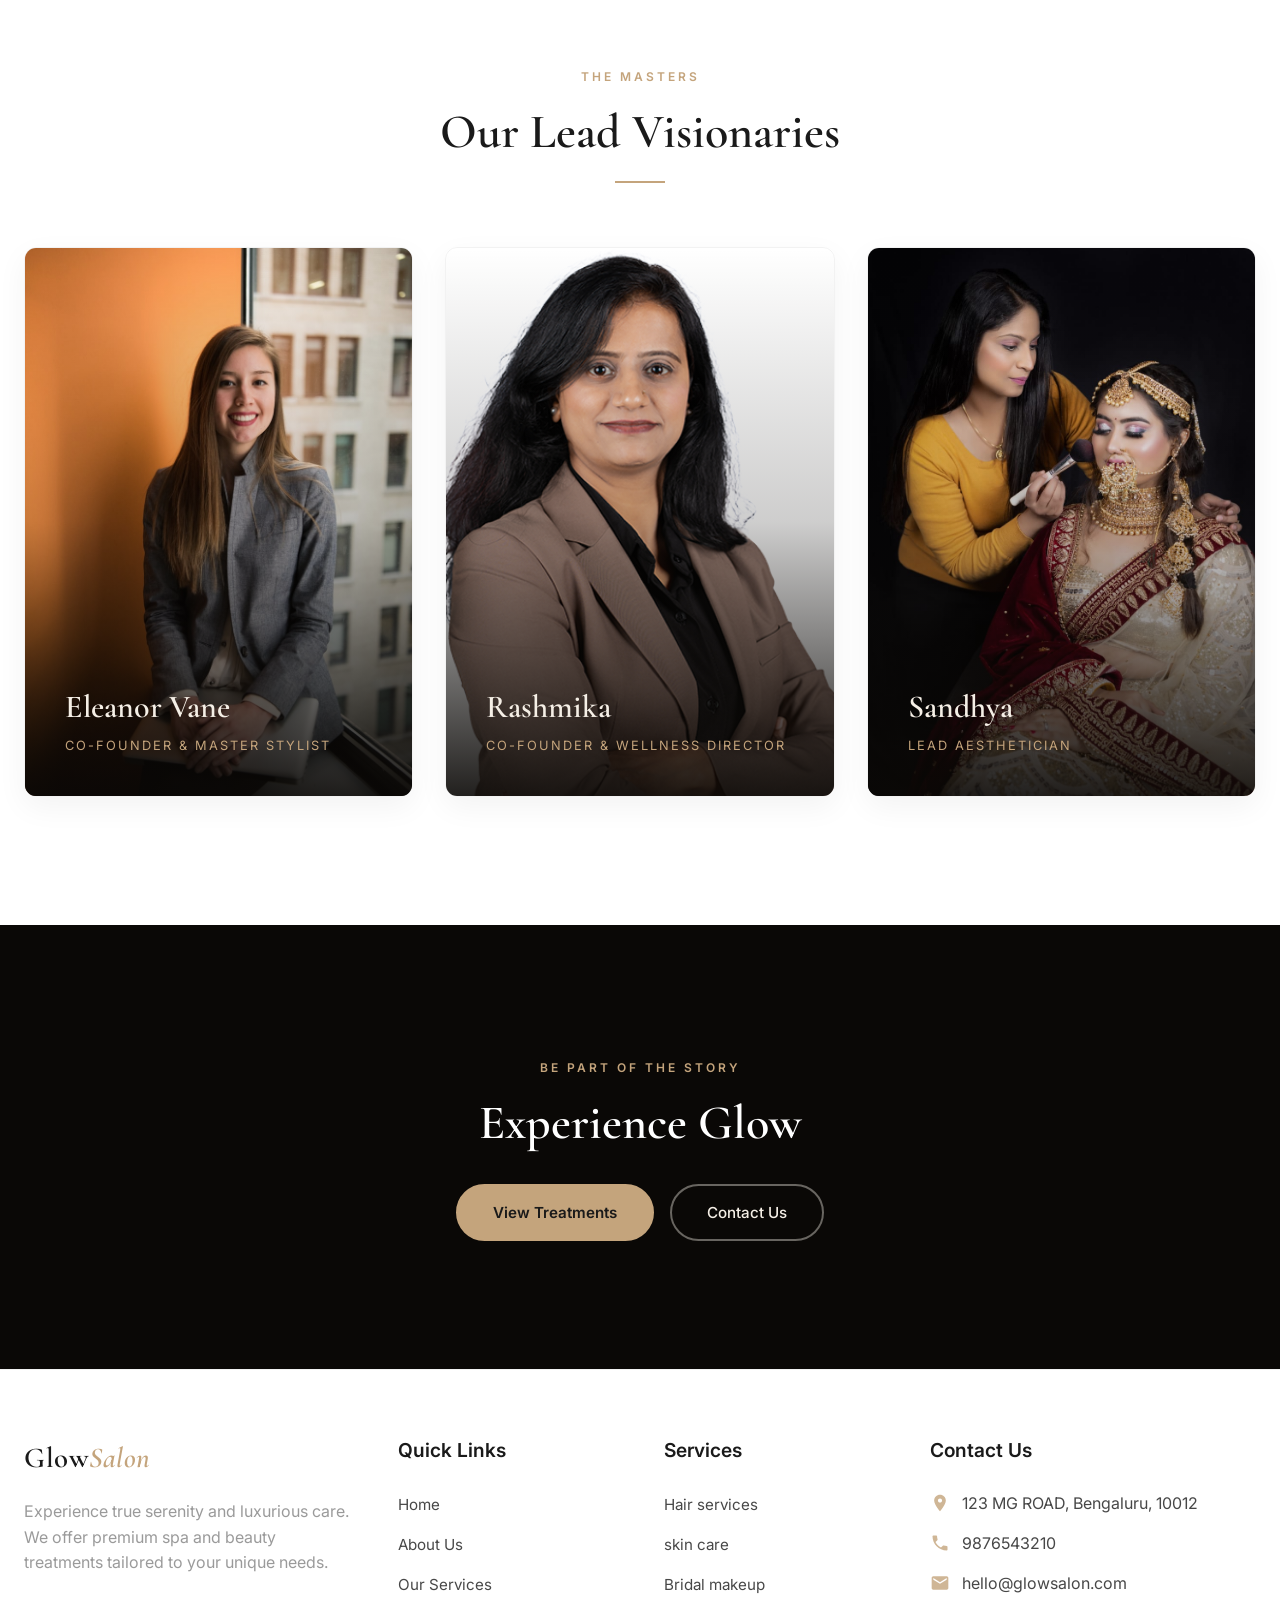
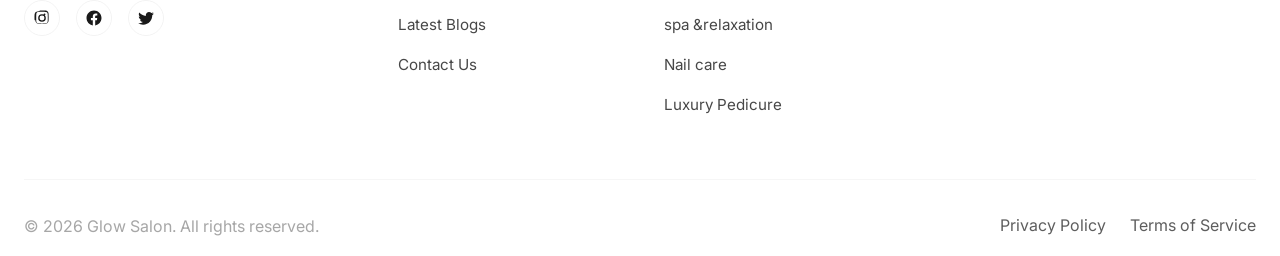
==== commit 6590ebb5: "update" ====
--- a/about.html
+++ b/about.html
@@ -8,7 +8,7 @@
 
     
    
-<link rel="icon" type="image/png" href="../Images/makeup (2).png">
+<link rel="icon" type="image/png" href="images/makeup (2).png">
     
     <link rel="preconnect" href="https://fonts.googleapis.com">
     <link href="https://fonts.googleapis.com/css2?family=Cormorant+Garamond:ital,wght@0,500;0,600;0,700;1,500;1,600&family=Inter:wght@300;400;500;600&display=swap" rel="stylesheet">
@@ -62,18 +62,18 @@
         
         <div class="fluid-marquee">
             <div class="marquee-track">
-                <span class="marquee-item">ÃƒÂ¢Ã…â€œÃ‚Â¦ ABSOLUTE PURITY</span>
-                <span class="marquee-item">ÃƒÂ¢Ã…â€œÃ‚Â¦ MASTER CRAFTSMANSHIP</span>
-                <span class="marquee-item">ÃƒÂ¢Ã…â€œÃ‚Â¦ DISCREET EXCLUSIVITY</span>
-                <span class="marquee-item">ÃƒÂ¢Ã…â€œÃ‚Â¦ HOLISTIC WELLNESS</span>
-                <span class="marquee-item">ÃƒÂ¢Ã…â€œÃ‚Â¦ ABSOLUTE PURITY</span>
-                <span class="marquee-item">ÃƒÂ¢Ã…â€œÃ‚Â¦ MASTER CRAFTSMANSHIP</span>
-                <span class="marquee-item">ÃƒÂ¢Ã…â€œÃ‚Â¦ DISCREET EXCLUSIVITY</span>
-                <span class="marquee-item">ÃƒÂ¢Ã…â€œÃ‚Â¦ HOLISTIC WELLNESS</span>
-                <span class="marquee-item">ÃƒÂ¢Ã…â€œÃ‚Â¦ ABSOLUTE PURITY</span>
-                <span class="marquee-item">ÃƒÂ¢Ã…â€œÃ‚Â¦ MASTER CRAFTSMANSHIP</span>
-                <span class="marquee-item">ÃƒÂ¢Ã…â€œÃ‚Â¦ DISCREET EXCLUSIVITY</span>
-                <span class="marquee-item">ÃƒÂ¢Ã…â€œÃ‚Â¦ HOLISTIC WELLNESS</span>
+                <span class="marquee-item">ÃƒÆ’Ã‚Â¢Ãƒâ€¦Ã¢â‚¬Å“Ãƒâ€šÃ‚Â¦ ABSOLUTE PURITY</span>
+                <span class="marquee-item">ÃƒÆ’Ã‚Â¢Ãƒâ€¦Ã¢â‚¬Å“Ãƒâ€šÃ‚Â¦ MASTER CRAFTSMANSHIP</span>
+                <span class="marquee-item">ÃƒÆ’Ã‚Â¢Ãƒâ€¦Ã¢â‚¬Å“Ãƒâ€šÃ‚Â¦ DISCREET EXCLUSIVITY</span>
+                <span class="marquee-item">ÃƒÆ’Ã‚Â¢Ãƒâ€¦Ã¢â‚¬Å“Ãƒâ€šÃ‚Â¦ HOLISTIC WELLNESS</span>
+                <span class="marquee-item">ÃƒÆ’Ã‚Â¢Ãƒâ€¦Ã¢â‚¬Å“Ãƒâ€šÃ‚Â¦ ABSOLUTE PURITY</span>
+                <span class="marquee-item">ÃƒÆ’Ã‚Â¢Ãƒâ€¦Ã¢â‚¬Å“Ãƒâ€šÃ‚Â¦ MASTER CRAFTSMANSHIP</span>
+                <span class="marquee-item">ÃƒÆ’Ã‚Â¢Ãƒâ€¦Ã¢â‚¬Å“Ãƒâ€šÃ‚Â¦ DISCREET EXCLUSIVITY</span>
+                <span class="marquee-item">ÃƒÆ’Ã‚Â¢Ãƒâ€¦Ã¢â‚¬Å“Ãƒâ€šÃ‚Â¦ HOLISTIC WELLNESS</span>
+                <span class="marquee-item">ÃƒÆ’Ã‚Â¢Ãƒâ€¦Ã¢â‚¬Å“Ãƒâ€šÃ‚Â¦ ABSOLUTE PURITY</span>
+                <span class="marquee-item">ÃƒÆ’Ã‚Â¢Ãƒâ€¦Ã¢â‚¬Å“Ãƒâ€šÃ‚Â¦ MASTER CRAFTSMANSHIP</span>
+                <span class="marquee-item">ÃƒÆ’Ã‚Â¢Ãƒâ€¦Ã¢â‚¬Å“Ãƒâ€šÃ‚Â¦ DISCREET EXCLUSIVITY</span>
+                <span class="marquee-item">ÃƒÆ’Ã‚Â¢Ãƒâ€¦Ã¢â‚¬Å“Ãƒâ€šÃ‚Â¦ HOLISTIC WELLNESS</span>
             </div>
         </div>
 
@@ -120,7 +120,7 @@
                         <span class="fluid-time-year">2019</span>
                     </div>
                     <h3>Global Recognition</h3>
-                    <p>Awarded "Best Luxury Spa" by Vogue Lifestyle and became the flagship exclusive partner for prestigious brands like KÃƒÆ’Ã‚Â©rastase and Valmont.</p>
+                    <p>Awarded "Best Luxury Spa" by Vogue Lifestyle and became the flagship exclusive partner for prestigious brands like KÃƒÆ’Ã†â€™Ãƒâ€šÃ‚Â©rastase and Valmont.</p>
                 </div>
                 
                 <div class="fluid-time-card reveal reveal-delay-1">
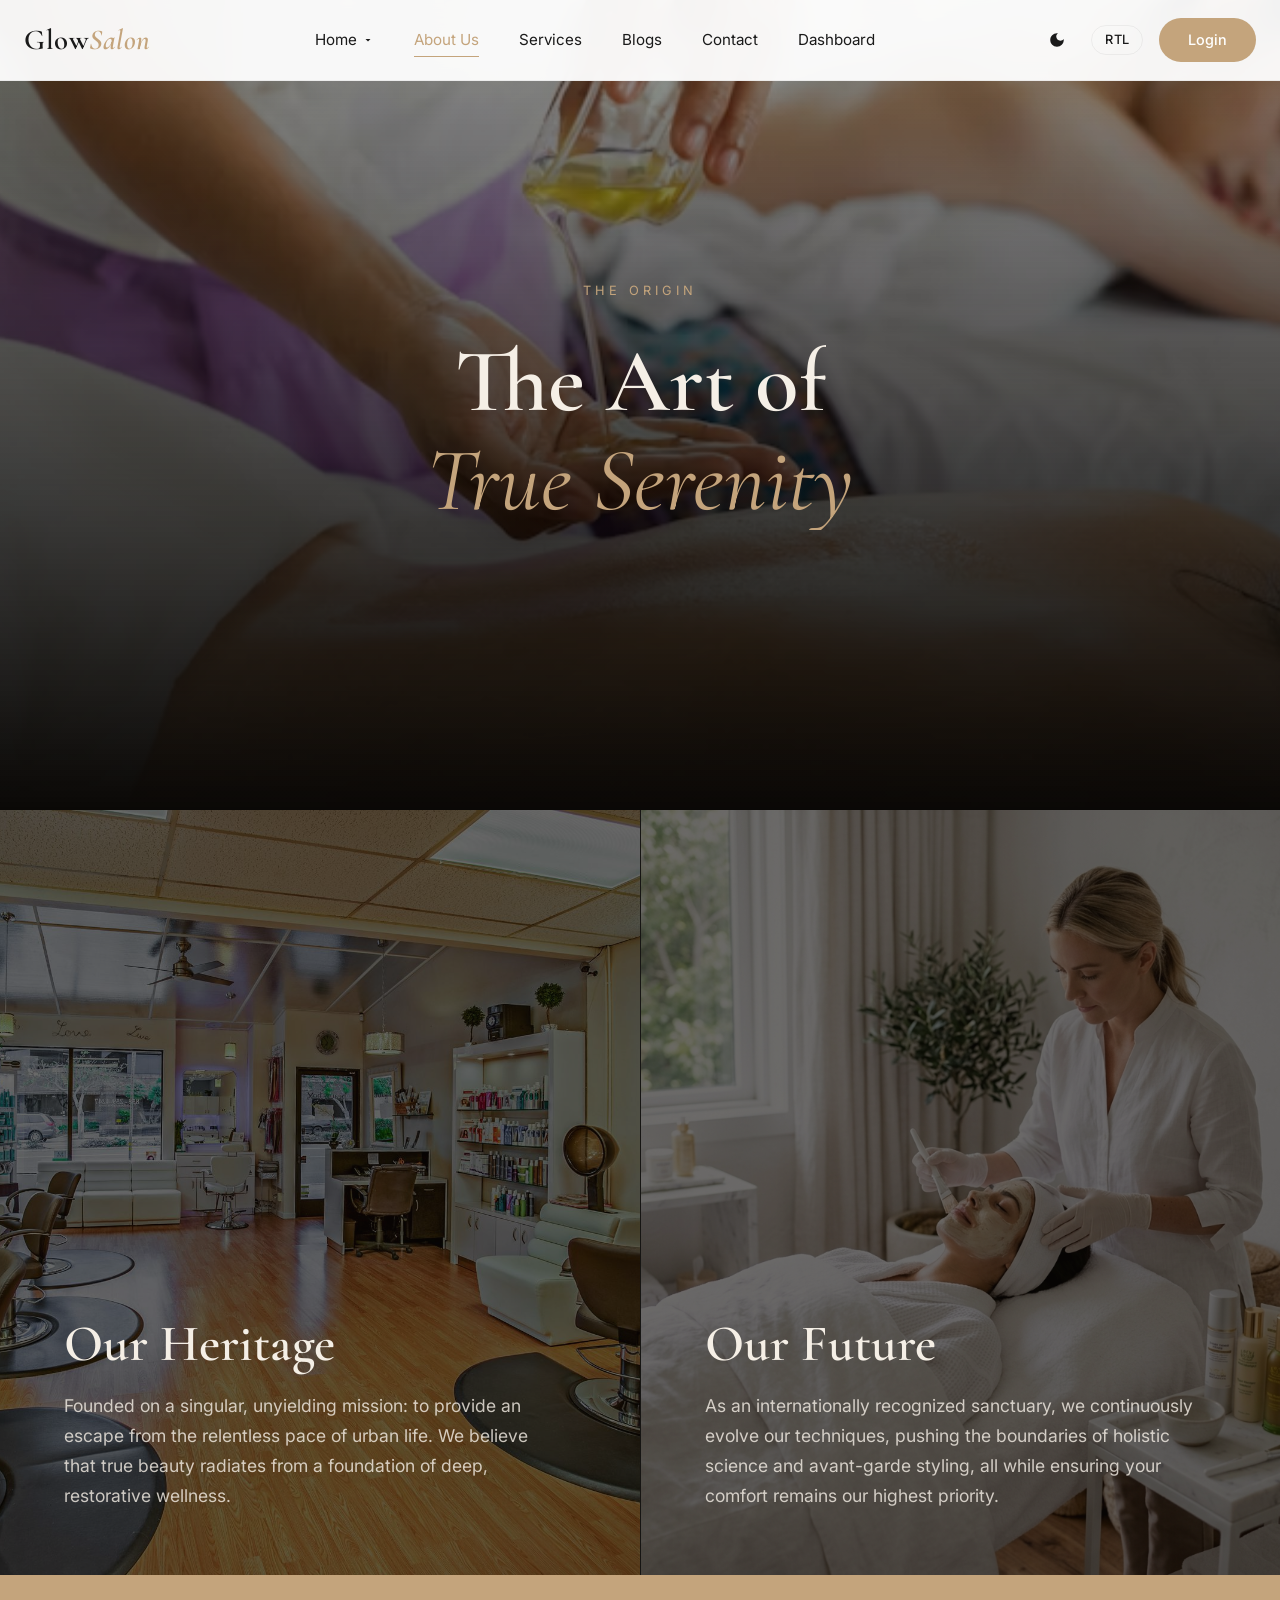
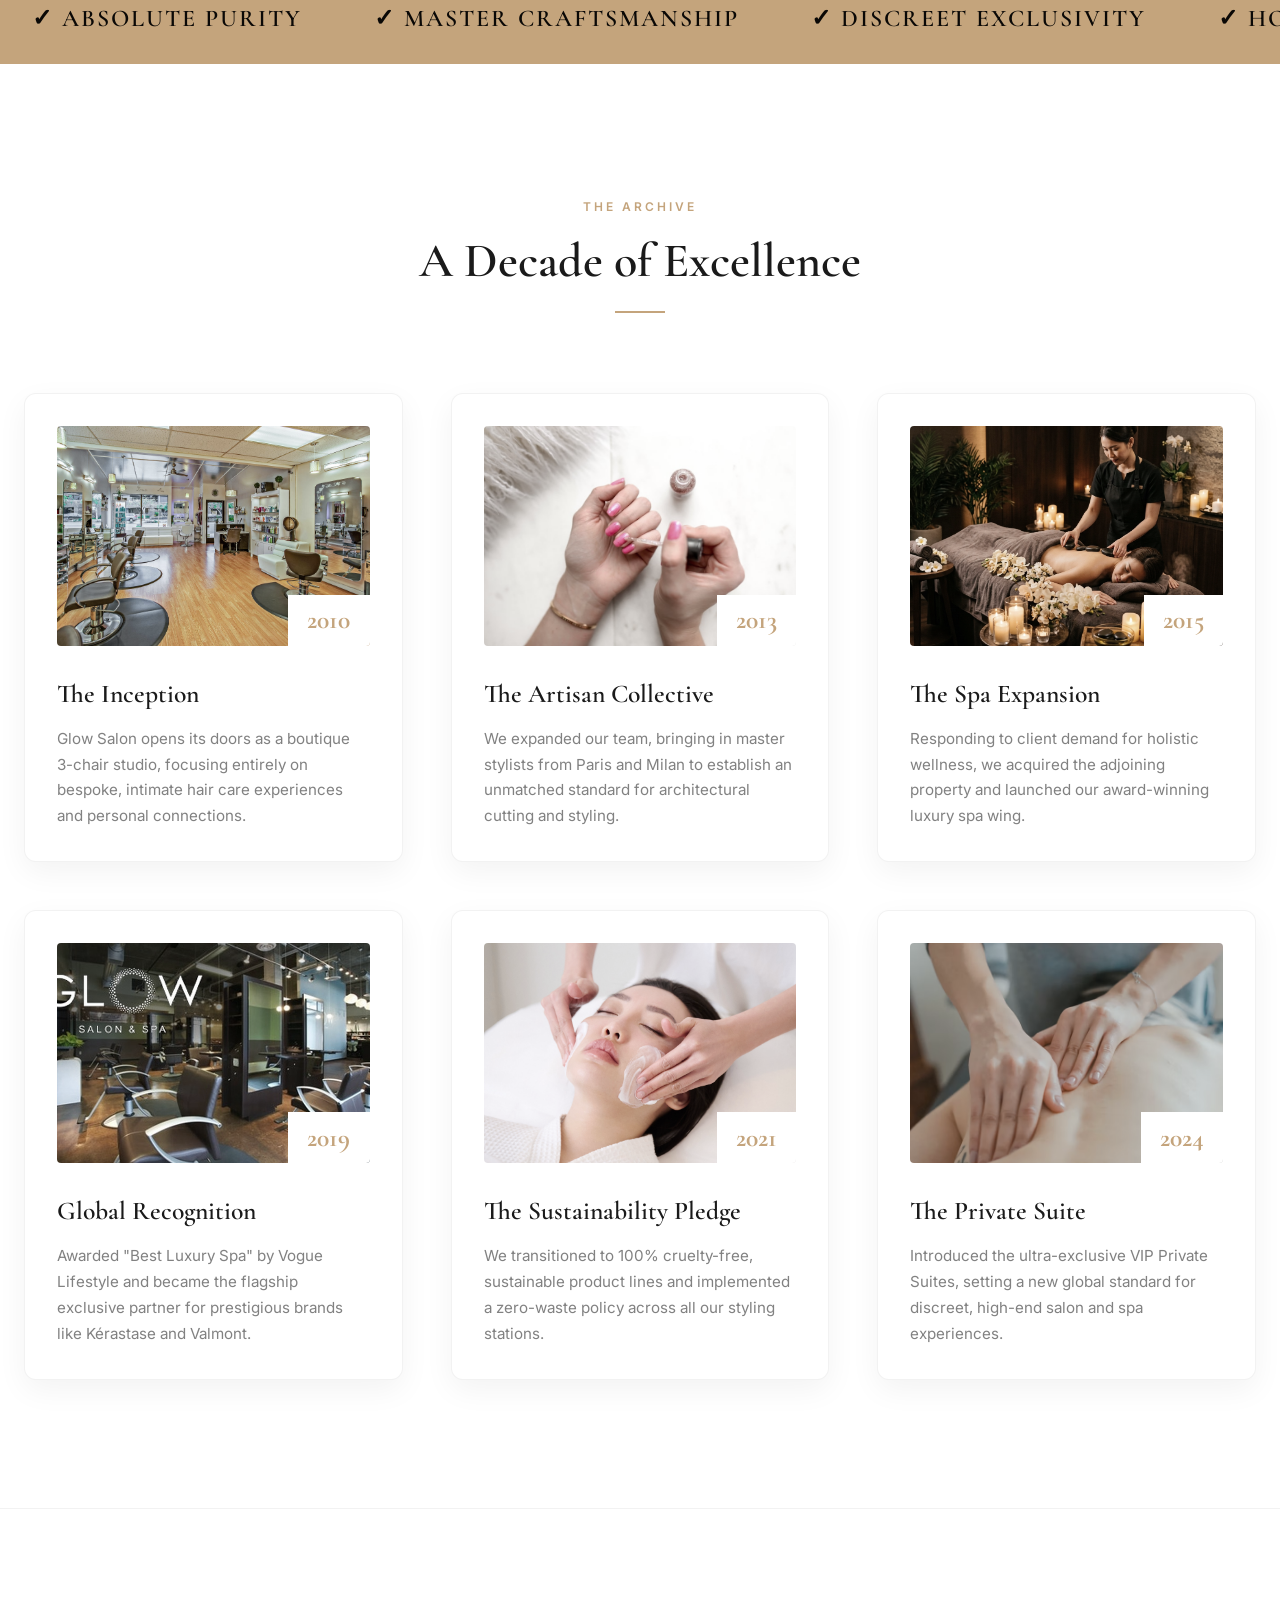
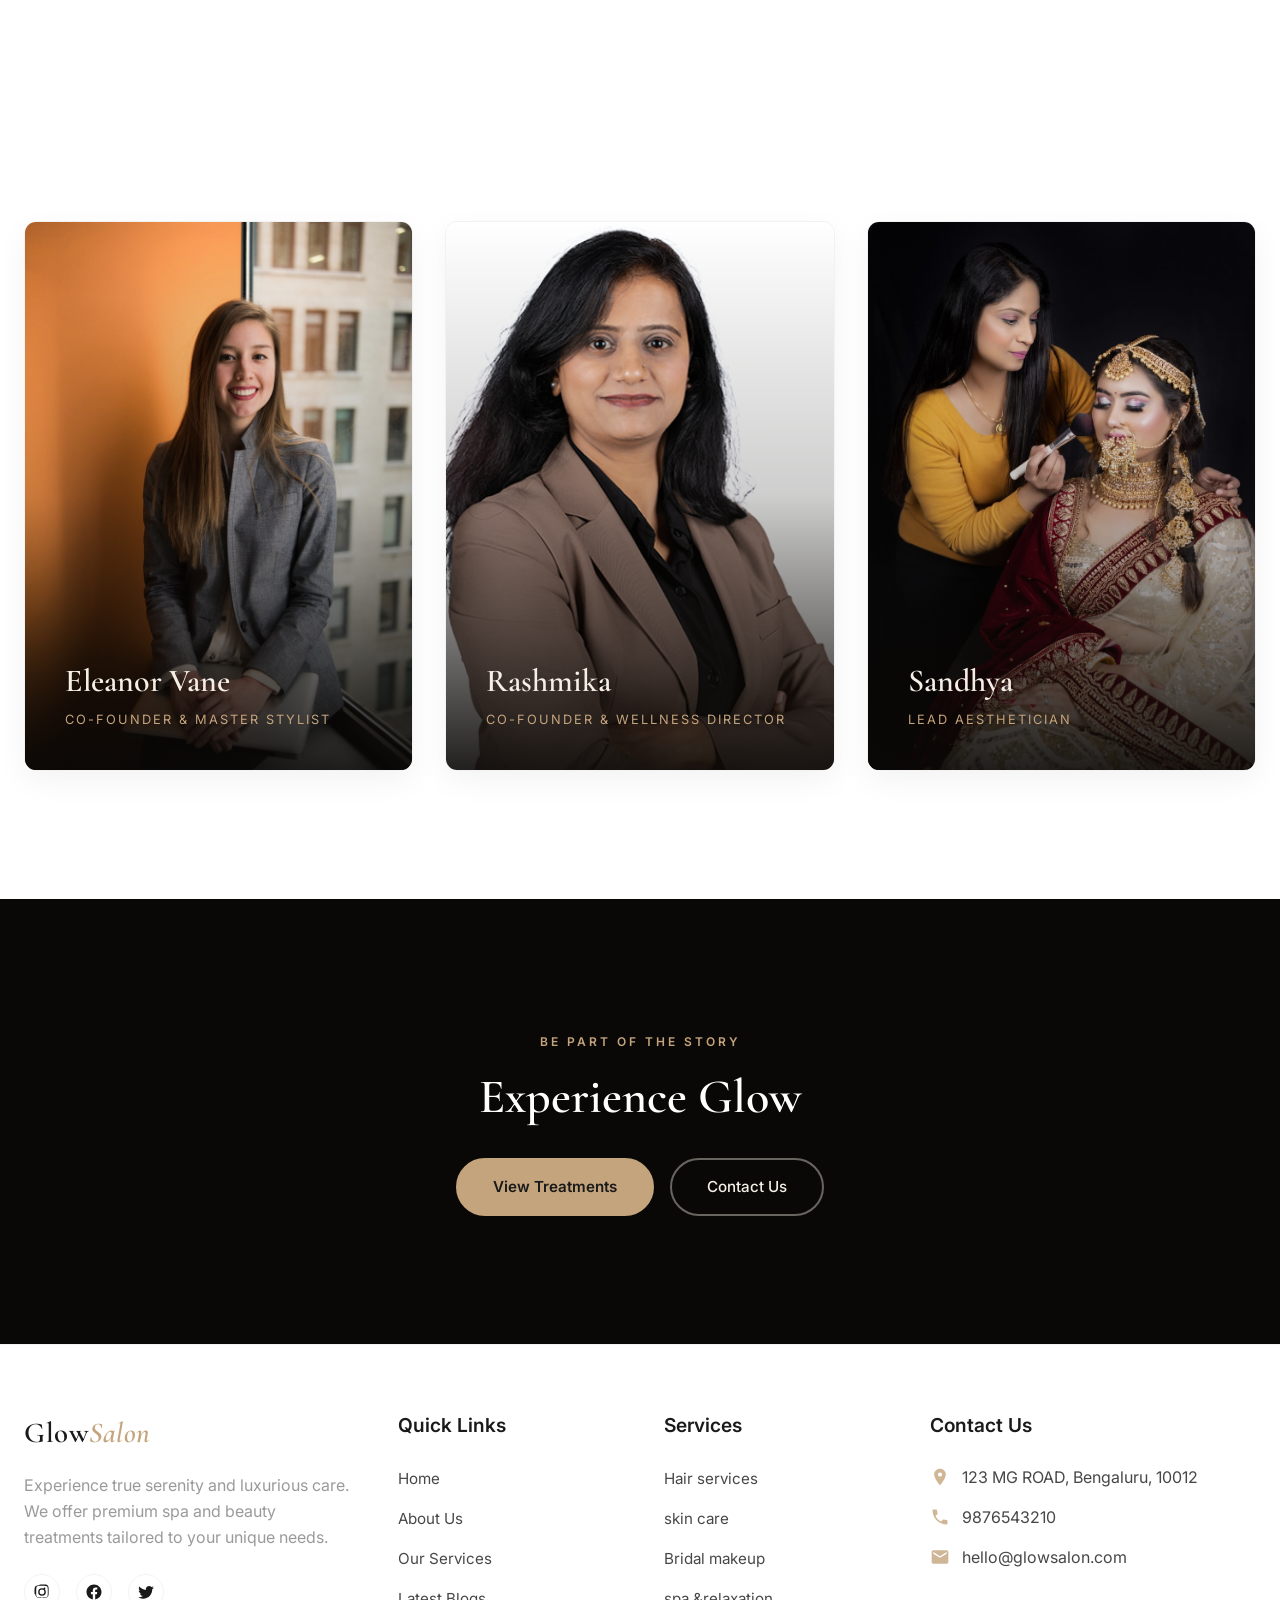
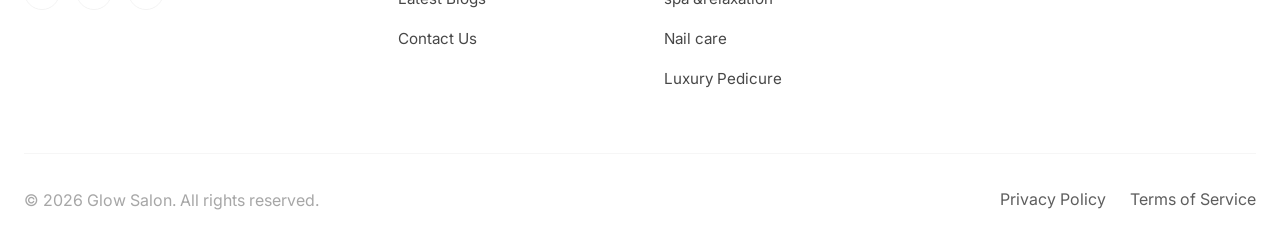
==== commit fe6f005c: "update" ====
--- a/about.html
+++ b/about.html
@@ -62,18 +62,18 @@
         
         <div class="fluid-marquee">
             <div class="marquee-track">
-                <span class="marquee-item">ÃƒÆ’Ã‚Â¢Ãƒâ€¦Ã¢â‚¬Å“Ãƒâ€šÃ‚Â¦ ABSOLUTE PURITY</span>
-                <span class="marquee-item">ÃƒÆ’Ã‚Â¢Ãƒâ€¦Ã¢â‚¬Å“Ãƒâ€šÃ‚Â¦ MASTER CRAFTSMANSHIP</span>
-                <span class="marquee-item">ÃƒÆ’Ã‚Â¢Ãƒâ€¦Ã¢â‚¬Å“Ãƒâ€šÃ‚Â¦ DISCREET EXCLUSIVITY</span>
-                <span class="marquee-item">ÃƒÆ’Ã‚Â¢Ãƒâ€¦Ã¢â‚¬Å“Ãƒâ€šÃ‚Â¦ HOLISTIC WELLNESS</span>
-                <span class="marquee-item">ÃƒÆ’Ã‚Â¢Ãƒâ€¦Ã¢â‚¬Å“Ãƒâ€šÃ‚Â¦ ABSOLUTE PURITY</span>
-                <span class="marquee-item">ÃƒÆ’Ã‚Â¢Ãƒâ€¦Ã¢â‚¬Å“Ãƒâ€šÃ‚Â¦ MASTER CRAFTSMANSHIP</span>
-                <span class="marquee-item">ÃƒÆ’Ã‚Â¢Ãƒâ€¦Ã¢â‚¬Å“Ãƒâ€šÃ‚Â¦ DISCREET EXCLUSIVITY</span>
-                <span class="marquee-item">ÃƒÆ’Ã‚Â¢Ãƒâ€¦Ã¢â‚¬Å“Ãƒâ€šÃ‚Â¦ HOLISTIC WELLNESS</span>
-                <span class="marquee-item">ÃƒÆ’Ã‚Â¢Ãƒâ€¦Ã¢â‚¬Å“Ãƒâ€šÃ‚Â¦ ABSOLUTE PURITY</span>
-                <span class="marquee-item">ÃƒÆ’Ã‚Â¢Ãƒâ€¦Ã¢â‚¬Å“Ãƒâ€šÃ‚Â¦ MASTER CRAFTSMANSHIP</span>
-                <span class="marquee-item">ÃƒÆ’Ã‚Â¢Ãƒâ€¦Ã¢â‚¬Å“Ãƒâ€šÃ‚Â¦ DISCREET EXCLUSIVITY</span>
-                <span class="marquee-item">ÃƒÆ’Ã‚Â¢Ãƒâ€¦Ã¢â‚¬Å“Ãƒâ€šÃ‚Â¦ HOLISTIC WELLNESS</span>
+                <span class="marquee-item">✓ ABSOLUTE PURITY</span>
+                <span class="marquee-item">✓ MASTER CRAFTSMANSHIP</span>
+                <span class="marquee-item">✓ DISCREET EXCLUSIVITY</span>
+                <span class="marquee-item">✓ HOLISTIC WELLNESS</span>
+                <span class="marquee-item">✓ ABSOLUTE PURITY</span>
+                <span class="marquee-item">✓ MASTER CRAFTSMANSHIP</span>
+                <span class="marquee-item">✓ DISCREET EXCLUSIVITY</span>
+                <span class="marquee-item">✓ HOLISTIC WELLNESS</span>
+                <span class="marquee-item">✓ ABSOLUTE PURITY</span>
+                <span class="marquee-item">✓ MASTER CRAFTSMANSHIP</span>
+                <span class="marquee-item">✓ DISCREET EXCLUSIVITY</span>
+                <span class="marquee-item">✓ HOLISTIC WELLNESS</span>
             </div>
         </div>
 
@@ -120,7 +120,7 @@
                         <span class="fluid-time-year">2019</span>
                     </div>
                     <h3>Global Recognition</h3>
-                    <p>Awarded "Best Luxury Spa" by Vogue Lifestyle and became the flagship exclusive partner for prestigious brands like KÃƒÆ’Ã†â€™Ãƒâ€šÃ‚Â©rastase and Valmont.</p>
+                    <p>Awarded "Best Luxury Spa" by Vogue Lifestyle and became the flagship exclusive partner for prestigious brands like Kérastase and Valmont.</p>
                 </div>
                 
                 <div class="fluid-time-card reveal reveal-delay-1">
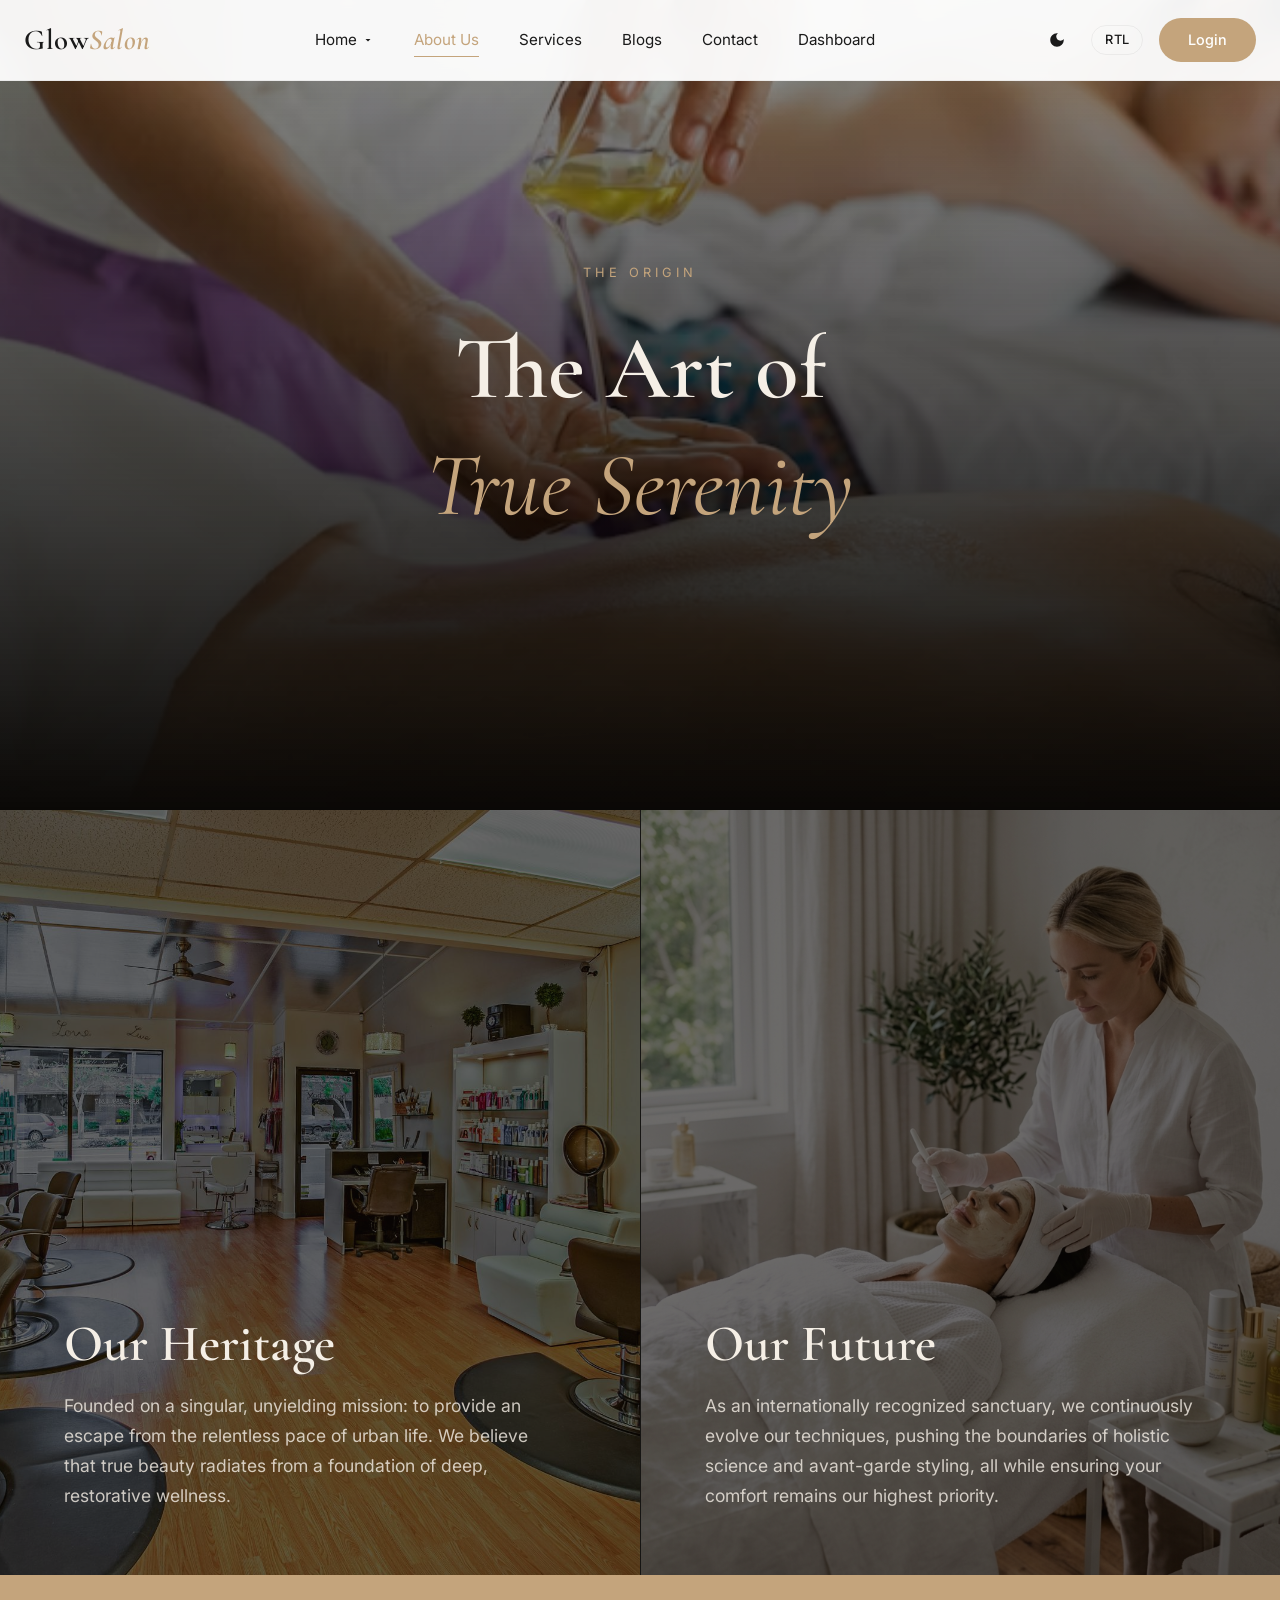
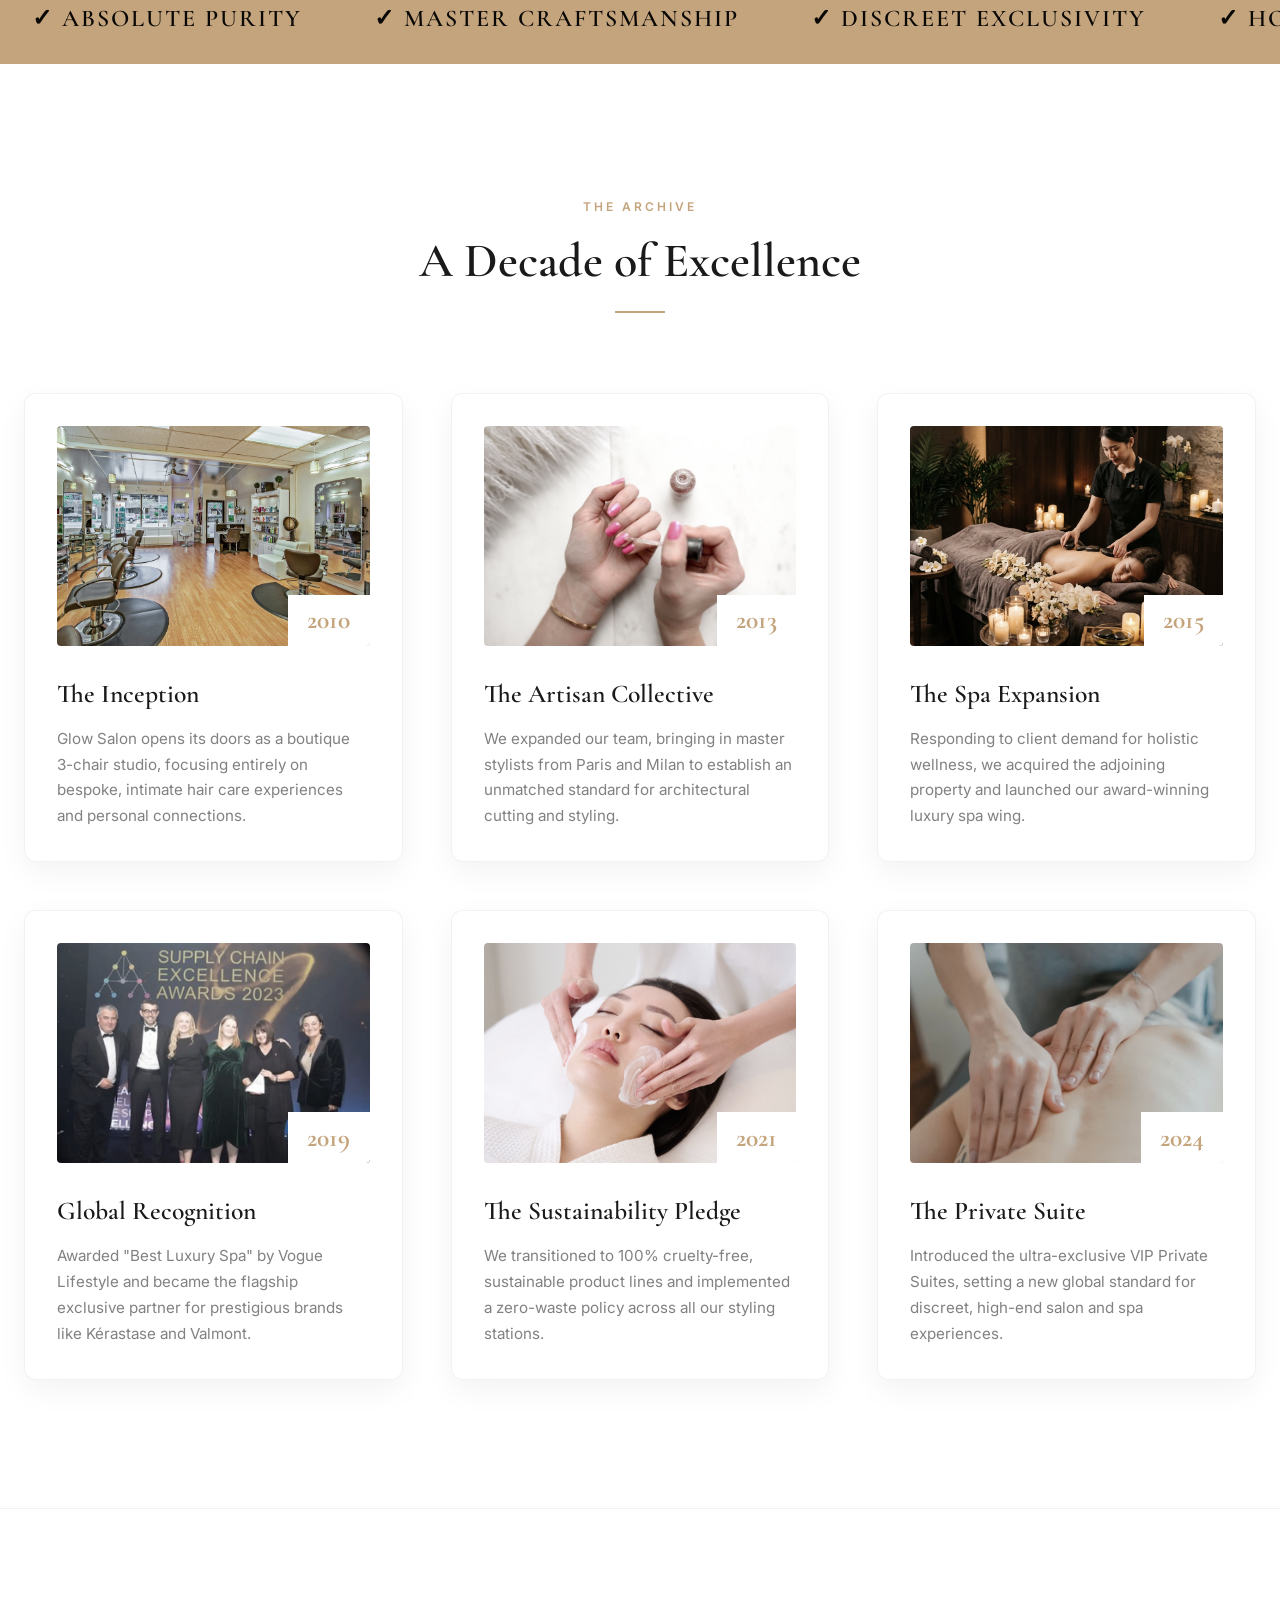
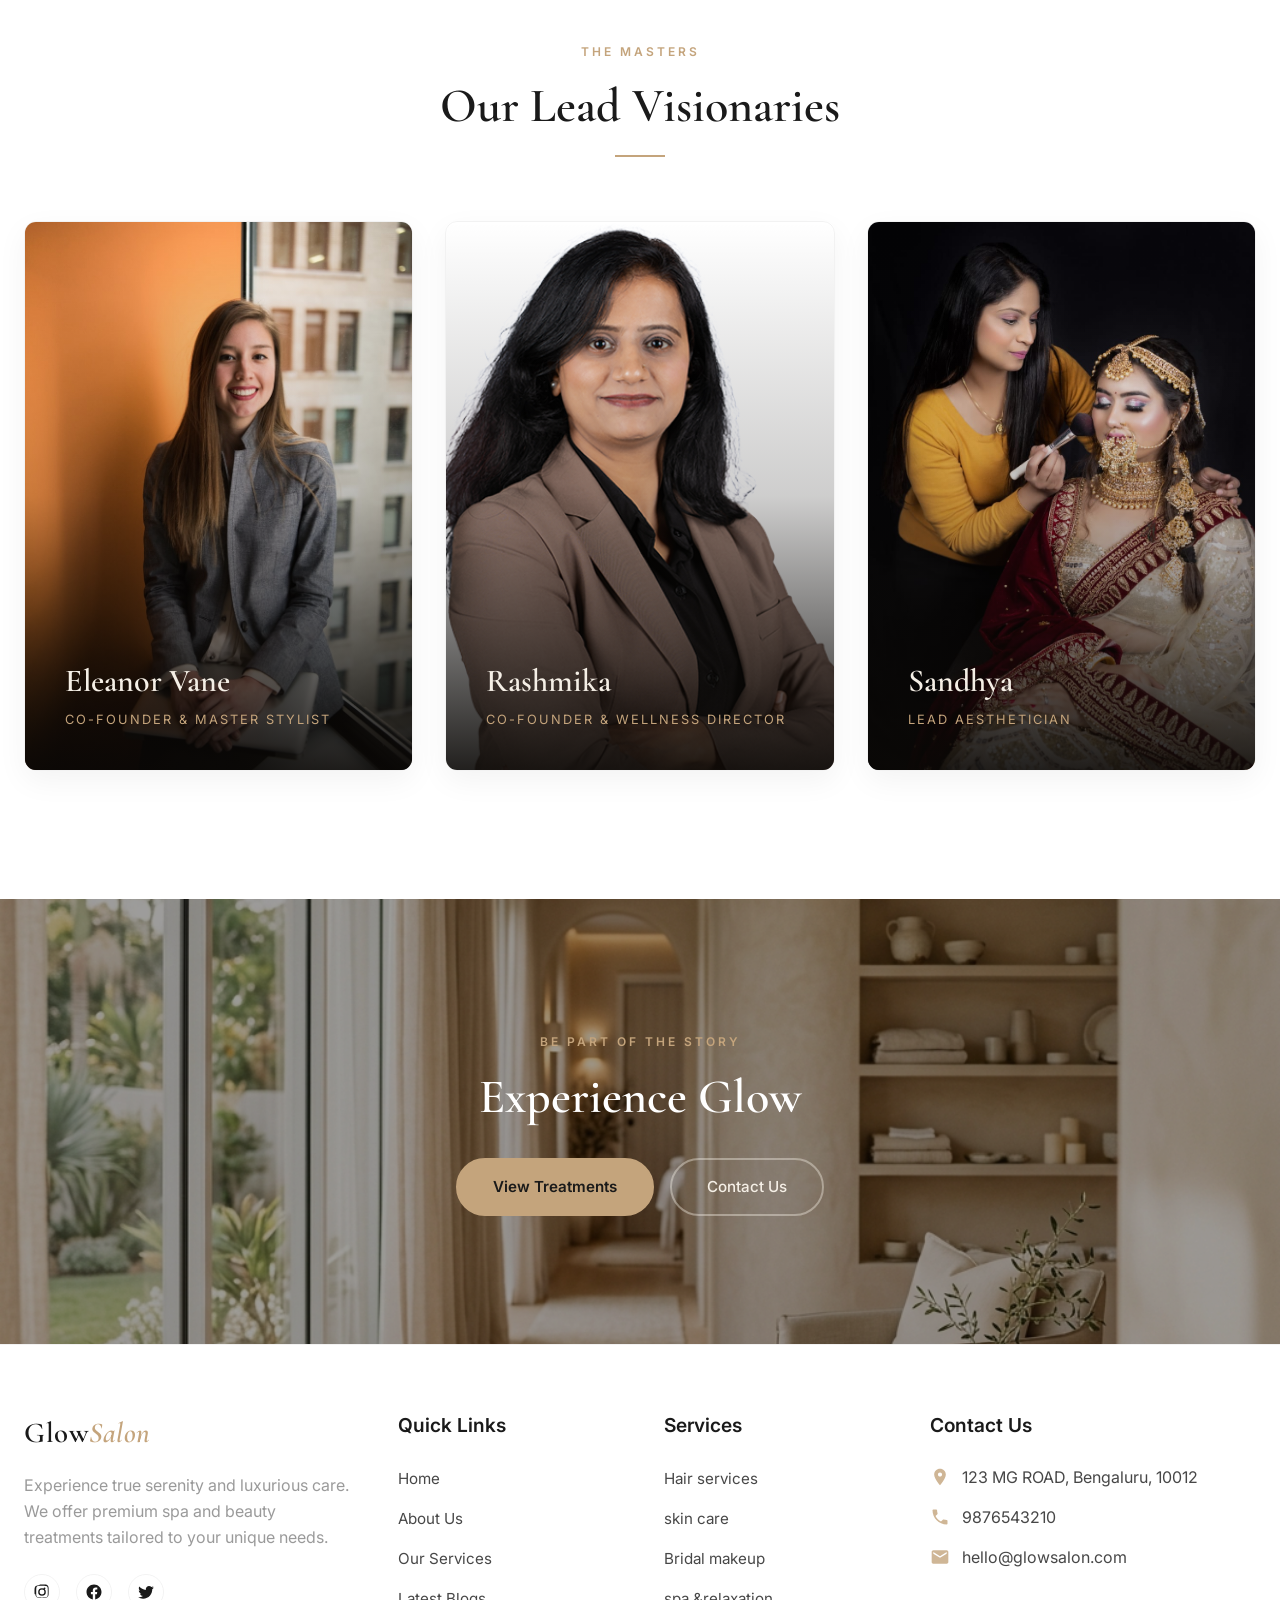
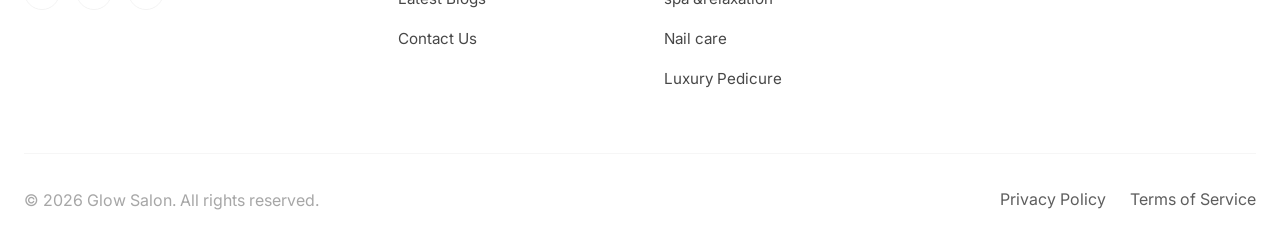
==== commit 9d4b41b6: "updated code" ====
--- a/about.html
+++ b/about.html
@@ -116,7 +116,7 @@
                 
                 <div class="fluid-time-card reveal">
                     <div class="fluid-time-img">
-                        <img src="images/about.img.jpeg" alt="Awards" loading="lazy">
+                        <img src="images/award1.webp" alt="Global Recognition Awards" loading="lazy">
                         <span class="fluid-time-year">2019</span>
                     </div>
                     <h3>Global Recognition</h3>
--- a/css/navbar.css
+++ b/css/navbar.css
@@ -1,13 +1,9 @@
-
-
-
 :root {
-    
     --nav-bg: rgba(255, 255, 255, 0.95);
     --nav-text: #1A1A1A;
-    --nav-accent-primary: #C4A47C;   
-    --nav-accent-hover: #B09068;     
-    --nav-accent-secondary: #E8D5D1; 
+    --nav-accent-primary: #C4A47C;
+    --nav-accent-hover: #B09068;
+    --nav-accent-secondary: #E8D5D1;
     --nav-dropdown-bg: #FFFFFF;
     --nav-dropdown-shadow: rgba(0, 0, 0, 0.08);
     --nav-border: rgba(0, 0, 0, 0.05);
@@ -16,22 +12,19 @@
 }
 
 [data-theme='dark'] {
-    
     --nav-bg: rgba(18, 18, 18, 0.95);
     --nav-text: #F2F2F2;
-    --nav-accent-primary: #D4B68D;   
-    --nav-accent-hover: #E0C299;     
-    --nav-accent-secondary: #A68A85; 
+    --nav-accent-primary: #D4B68D;
+    --nav-accent-hover: #E0C299;
+    --nav-accent-secondary: #A68A85;
     --nav-dropdown-bg: #1E1E1E;
     --nav-dropdown-shadow: rgba(0, 0, 0, 0.5);
     --nav-border: rgba(255, 255, 255, 0.05);
 }
 
-
 .luxe-header * {
     box-sizing: border-box;
 }
-
 
 .luxe-header {
     position: fixed;
@@ -48,24 +41,27 @@
     color: var(--nav-text);
 }
 
-
 .luxe-nav-container {
     display: flex;
     justify-content: space-between;
     align-items: center;
     margin: 0 auto;
     padding: 0 1.5rem;
-    height: 80px; 
+    height: 80px;
     max-width: 100%;
 }
 
 @media (min-width: 1024px) {
-    .luxe-nav-container { max-width: 1024px; }
-}
+    .luxe-nav-container {
+        max-width: 1024px;
+    }
+}
+
 @media (min-width: 1280px) {
-    .luxe-nav-container { max-width: 1280px; }
-}
-
+    .luxe-nav-container {
+        max-width: 1280px;
+    }
+}
 
 .luxe-logo {
     font-family: var(--nav-font-logo);
@@ -77,11 +73,15 @@
     display: flex;
     align-items: center;
 }
+
+.luxe-logo:hover {
+    color: var(--nav-text);
+}
+
 .luxe-logo span {
     color: var(--nav-accent-primary);
     font-style: italic;
 }
-
 
 .luxe-nav-links {
     display: flex;
@@ -103,7 +103,6 @@
     gap: 0.3rem;
     position: relative;
 }
-
 
 .luxe-nav-link::after {
     content: '';
@@ -115,24 +114,26 @@
     background-color: var(--nav-accent-primary);
     transition: width 0.3s ease;
 }
-.luxe-nav-link:hover::after,
-.luxe-nav-link.active::after {
+
+.luxe-nav-link:hover::after, .luxe-nav-link.active::after {
     width: 100%;
 }
+
 .luxe-nav-link.active {
     color: var(--nav-accent-primary);
 }
 
-
 .luxe-dropdown {
     position: relative;
 }
+
 .luxe-dropdown-icon {
     width: 12px;
     height: 12px;
     fill: currentColor;
     transition: transform 0.3s ease;
 }
+
 .luxe-dropdown:hover .luxe-dropdown-icon {
     transform: rotate(180deg);
 }
@@ -140,7 +141,7 @@
 .luxe-dropdown-content {
     position: absolute;
     top: 100%;
-    left: 0; 
+    left: 0;
     background: var(--nav-dropdown-bg);
     min-width: 220px;
     box-shadow: 0 10px 40px var(--nav-dropdown-shadow);
@@ -154,7 +155,6 @@
     margin-top: 1rem;
 }
 
-
 .luxe-dropdown::after {
     content: '';
     position: absolute;
@@ -178,30 +178,28 @@
     font-size: 0.9rem;
     transition: background 0.2s ease, color 0.2s ease, padding-left 0.2s ease;
 }
-.luxe-dropdown-content a:hover,
-.luxe-dropdown-content a.active {
+
+.luxe-dropdown-content a:hover, .luxe-dropdown-content a.active {
     background: var(--nav-border);
     color: var(--nav-accent-primary);
-    padding-left: 1.8rem; 
-}
+    padding-left: 1.8rem;
+}
+
 [dir="rtl"] .luxe-dropdown-content a:hover {
     padding-left: 1.5rem;
     padding-right: 1.8rem;
 }
 
-
 [dir="rtl"] .luxe-dropdown-content {
     left: auto;
     right: 0;
 }
 
-
 .luxe-nav-actions {
     display: flex;
     align-items: center;
     gap: 1rem;
 }
-
 
 .luxe-btn-icon, .luxe-btn-text, .luxe-btn-primary {
     cursor: pointer;
@@ -220,15 +218,25 @@
     height: 36px;
     border-radius: 50%;
 }
+
 .luxe-btn-icon:hover {
     background: var(--nav-border);
     color: var(--nav-accent-primary);
 }
-.luxe-btn-icon svg { width: 18px; height: 18px; fill: currentColor; }
-
-
-[data-theme='light'] .icon-sun { display: none; }
-[data-theme='dark'] .icon-moon { display: none; }
+
+.luxe-btn-icon svg {
+    width: 18px;
+    height: 18px;
+    fill: currentColor;
+}
+
+[data-theme='light'] .icon-sun {
+    display: none;
+}
+
+[data-theme='dark'] .icon-moon {
+    display: none;
+}
 
 .luxe-btn-text {
     background: transparent;
@@ -240,6 +248,7 @@
     font-weight: 500;
     letter-spacing: 0.5px;
 }
+
 .luxe-btn-text:hover {
     border-color: var(--nav-accent-primary);
     color: var(--nav-accent-primary);
@@ -255,16 +264,17 @@
     font-weight: 500;
     border: none;
 }
+
 [data-theme='dark'] .luxe-btn-primary {
-    color: #1A1A1A; 
-}
+    color: #1A1A1A;
+}
+
 .luxe-btn-primary:hover {
     background: var(--nav-accent-hover);
     transform: translateY(-2px);
     box-shadow: 0 4px 15px rgba(196, 164, 124, 0.3);
-    color:black;
-}
-
+    color: black;
+}
 
 .luxe-hamburger {
     display: none;
@@ -274,8 +284,9 @@
     padding: 0.5rem;
     flex-direction: column;
     gap: 5px;
-    z-index: 1001; 
-}
+    z-index: 1001;
+}
+
 .luxe-hamburger span {
     display: block;
     width: 24px;
@@ -283,7 +294,6 @@
     background-color: var(--nav-text);
     transition: all 0.3s ease;
 }
-
 
 .luxe-mobile-menu {
     position: fixed;
@@ -293,14 +303,16 @@
     height: calc(100vh - 80px);
     background: var(--nav-bg);
     padding: 2rem;
-    transform: translateX(-100%); 
+    transform: translateX(-100%);
     transition: transform 0.4s cubic-bezier(0.4, 0, 0.2, 1);
     overflow-y: auto;
     z-index: 999;
 }
+
 [dir="rtl"] .luxe-mobile-menu {
-    transform: translateX(100%); 
-}
+    transform: translateX(100%);
+}
+
 .luxe-mobile-menu.active {
     transform: translateX(0) !important;
 }
@@ -310,9 +322,11 @@
     padding: 0;
     margin: 0;
 }
+
 .luxe-mobile-menu li {
     border-bottom: 1px solid var(--nav-border);
 }
+
 .luxe-mobile-link {
     display: flex;
     justify-content: space-between;
@@ -323,12 +337,17 @@
     font-size: 1.1rem;
     font-weight: 400;
 }
+
 .luxe-mobile-dropdown {
     display: none;
     background: rgba(0,0,0,0.02);
     padding: 0.5rem 1rem;
 }
-[data-theme='dark'] .luxe-mobile-dropdown { background: rgba(255,255,255,0.02); }
+
+[data-theme='dark'] .luxe-mobile-dropdown {
+    background: rgba(255,255,255,0.02);
+}
+
 .luxe-mobile-dropdown a {
     display: block;
     padding: 0.8rem 0;
@@ -337,30 +356,36 @@
     font-size: 0.95rem;
     opacity: 0.8;
 }
+
 .luxe-mobile-menu .luxe-btn-primary {
     display: block;
     text-align: center;
     margin-top: 2rem;
 }
 
-
 @media (max-width: 1023px) {
-    .luxe-nav-links { display: none; }
-    .luxe-hamburger { display: flex; }
-    .luxe-nav-actions .luxe-btn-primary { display: none; } 
-}
-
+    .luxe-nav-links {
+        display: none;
+    }
+    .luxe-hamburger {
+        display: flex;
+    }
+    .luxe-nav-actions .luxe-btn-primary {
+        display: none;
+    }
+}
 
 .luxe-hamburger.active span:nth-child(1) {
     transform: translateY(7px) rotate(45deg);
 }
+
 .luxe-hamburger.active span:nth-child(2) {
     opacity: 0;
 }
+
 .luxe-hamburger.active span:nth-child(3) {
     transform: translateY(-7px) rotate(-45deg);
 }
-
 
 body {
     margin: 0;
@@ -368,18 +393,21 @@
     color: var(--nav-text);
     transition: background 0.4s ease, color 0.4s ease;
 }
+
 .preview-content {
     padding: 4rem 2rem;
     max-width: 1024px;
     margin: 0 auto;
-    min-height: 150vh; 
+    min-height: 150vh;
     font-family: var(--nav-font-ui);
 }
+
 .preview-content h1 {
     font-family: var(--nav-font-logo);
     font-size: 3.5rem;
     margin-bottom: 1rem;
 }
+
 .preview-content p {
     font-size: 1.1rem;
     line-height: 1.8;
--- a/css/global.css
+++ b/css/global.css
@@ -1,24 +1,31 @@
-
-
-*, *::before, *::after { margin: 0; padding: 0; box-sizing: border-box; }
+﻿*, *::before, *::after {
+    margin: 0;
+    padding: 0;
+    box-sizing: border-box;
+}
 
 :root {
-    --color-primary:       #C4A47C;
-    --color-primary-dark:  #B09068;
-    --color-secondary:     #E8D5D1;
-    --color-muted:         rgba(26,26,26,0.55);
-    --font-logo:   'Cormorant Garamond', serif;
-    --font-ui:     'Inter', sans-serif;
+    --color-primary: #C4A47C;
+    --color-primary-dark: #B09068;
+    --color-secondary: #E8D5D1;
+    --color-muted: rgba(26,26,26,0.55);
+    --font-logo: 'Cormorant Garamond', serif;
+    --font-ui: 'Inter', sans-serif;
     --radius-full: 999px;
-    --radius-md:   12px;
+    --radius-md: 12px;
     --shadow-gold: 0 8px 30px rgba(196,164,124,0.30);
-    --shadow-md:   0 8px 30px rgba(0,0,0,0.10);
-    --transition:  all 0.3s ease;
+    --shadow-md: 0 8px 30px rgba(0,0,0,0.10);
+    --transition: all 0.3s ease;
     --section-gap: 6rem;
 }
-[data-theme='dark'] { --color-muted: rgba(242,242,242,0.55); }
-
-html { scroll-behavior: smooth; }
+
+[data-theme='dark'] {
+    --color-muted: rgba(242,242,242,0.55);
+}
+
+html {
+    scroll-behavior: smooth;
+}
 
 body {
     background-color: var(--nav-bg, #fff);
@@ -31,87 +38,243 @@
     transition: background-color 0.4s ease, color 0.4s ease;
 }
 
-img { display: block; max-width: 100%; height: auto; object-fit: cover; }
-a { color: var(--color-primary); text-decoration: none; transition: var(--transition); }
-a:hover { color: var(--color-primary-dark); }
-
-
-h1 { font-family: var(--font-logo); font-size: clamp(2.4rem, 5vw, 4rem);    font-weight: 600; line-height: 1.15; }
-h2 { font-family: var(--font-logo); font-size: clamp(1.9rem, 4vw, 3rem);    font-weight: 600; line-height: 1.2;  }
-h3 { font-family: var(--font-logo); font-size: clamp(1.3rem, 2.5vw, 1.9rem);font-weight: 600; line-height: 1.25;}
-h4 { font-family: var(--font-ui);   font-size: 1.1rem;  font-weight: 600; }
-p  { font-size: 1rem; line-height: 1.75; color: var(--color-muted); }
-
-.container { width: 100%; max-width: 1280px; margin-inline: auto; padding-inline: 1.5rem; }
-.section-padding { padding-block: var(--section-gap); }
-
-.text-center { text-align: center; }
-.text-left   { text-align: left;  }
-.text-center .btn-group { justify-content: center; }
-.text-left   .btn-group { justify-content: flex-start; }
+img {
+    display: block;
+    max-width: 100%;
+    height: auto;
+    object-fit: cover;
+}
+
+a {
+    color: var(--color-primary);
+    text-decoration: none;
+    transition: var(--transition);
+}
+
+a:hover {
+    color: var(--color-primary-dark);
+}
+
+h1 {
+    font-family: var(--font-logo);
+    font-size: clamp(2.4rem, 5vw, 4rem);
+    font-weight: 600;
+    line-height: 1.15;
+}
+
+h2 {
+    font-family: var(--font-logo);
+    font-size: clamp(1.9rem, 4vw, 3rem);
+    font-weight: 600;
+    line-height: 1.2;
+}
+
+h3 {
+    font-family: var(--font-logo);
+    font-size: clamp(1.3rem, 2.5vw, 1.9rem);
+    font-weight: 600;
+    line-height: 1.25;
+}
+
+h4 {
+    font-family: var(--font-ui);
+    font-size: 1.1rem;
+    font-weight: 600;
+}
+
+p {
+    font-size: 1rem;
+    line-height: 1.75;
+    color: var(--color-muted);
+}
+
+.container {
+    width: 100%;
+    max-width: 1280px;
+    margin-inline: auto;
+    padding-inline: 1.5rem;
+}
+
+.section-padding {
+    padding-block: var(--section-gap);
+}
+
+.text-center {
+    text-align: center;
+}
+
+.text-left {
+    text-align: left;
+}
+
+.text-center .btn-group {
+    justify-content: center;
+}
+
+.text-left .btn-group {
+    justify-content: flex-start;
+}
 
 .section-label {
-    display: inline-block; font-size: 0.75rem; font-weight: 600;
-    letter-spacing: 3px; text-transform: uppercase;
-    color: var(--color-primary); margin-bottom: 1rem;
-}
-.divider { width: 50px; height: 2px; background: var(--color-primary); margin: 1.25rem auto; }
-.divider.left { margin-left: 0; }
-
-
-.btn-group { display: flex; flex-wrap: wrap; gap: 1rem; align-items: center; margin-top: 2rem; }
-
+    display: inline-block;
+    font-size: 0.75rem;
+    font-weight: 600;
+    letter-spacing: 3px;
+    text-transform: uppercase;
+    color: var(--color-primary);
+    margin-bottom: 1rem;
+}
+
+.divider {
+    width: 50px;
+    height: 2px;
+    background: var(--color-primary);
+    margin: 1.25rem auto;
+}
+
+.divider.left {
+    margin-left: 0;
+}
+
+.btn-group {
+    display: flex;
+    flex-wrap: wrap;
+    gap: 1rem;
+    align-items: center;
+    margin-top: 2rem;
+}
 
 .btn-primary {
-    display: inline-flex; align-items: center; gap: 0.5rem;
+    display: inline-flex;
+    align-items: center;
+    gap: 0.5rem;
     padding: 0.85rem 2.2rem;
-    background: var(--color-primary); color: #1A1A1A;
+    background: var(--color-primary);
+    color: #1A1A1A;
     border: 2px solid var(--color-primary);
     border-radius: var(--radius-full);
-    font-family: var(--font-ui); font-size: 0.95rem; font-weight: 600;
-    cursor: pointer; transition: var(--transition); white-space: nowrap;
-}
-[data-theme='dark'] .btn-primary { color: #1A1A1A; }
+    font-family: var(--font-ui);
+    font-size: 0.95rem;
+    font-weight: 600;
+    cursor: pointer;
+    transition: var(--transition);
+    white-space: nowrap;
+}
+
+[data-theme='dark'] .btn-primary {
+    color: #1A1A1A;
+}
+
 @media (hover: hover) {
-    .btn-primary:hover { background: var(--color-primary-dark); border-color: var(--color-primary-dark); color: #1A1A1A; transform: translateY(-2px); box-shadow: var(--shadow-gold); }
-}
-.btn-primary:active { transform: scale(0.97); opacity: 0.9; }
-
+    .btn-primary:hover {
+        background: var(--color-primary-dark);
+        border-color: var(--color-primary-dark);
+        color: #1A1A1A;
+        transform: translateY(-2px);
+        box-shadow: var(--shadow-gold);
+    }
+}
+
+.btn-primary:active {
+    transform: scale(0.97);
+    opacity: 0.9;
+}
 
 .btn-secondary {
-    display: inline-flex; align-items: center; gap: 0.5rem;
+    display: inline-flex;
+    align-items: center;
+    gap: 0.5rem;
     padding: 0.85rem 2.2rem;
-    background: transparent; color: var(--nav-text, #1A1A1A);
+    background: transparent;
+    color: var(--nav-text, #1A1A1A);
     border: 2px solid var(--nav-border, rgba(0,0,0,0.12));
     border-radius: var(--radius-full);
-    font-family: var(--font-ui); font-size: 0.95rem; font-weight: 500;
-    cursor: pointer; transition: var(--transition); white-space: nowrap;
-}
+    font-family: var(--font-ui);
+    font-size: 0.95rem;
+    font-weight: 500;
+    cursor: pointer;
+    transition: var(--transition);
+    white-space: nowrap;
+}
+
 @media (hover: hover) {
-    .btn-secondary:hover { background: var(--color-primary); border-color: var(--color-primary); color: #1A1A1A; transform: translateY(-2px); box-shadow: var(--shadow-gold); }
-    [data-theme='dark'] .btn-secondary:hover { color: #1A1A1A; }
-}
-.btn-secondary:active { transform: scale(0.97); opacity: 0.9; }
-
-
-.card { background: var(--nav-dropdown-bg, #fff); border: 1px solid var(--nav-border, rgba(0,0,0,0.07)); border-radius: var(--radius-md); overflow: hidden; transition: var(--transition); }
-@media (hover: hover) { .card:hover { box-shadow: var(--shadow-md); transform: translateY(-4px); } }
-.card:active { transform: scale(0.98); }
-
-
-.grid-3 { display: grid; grid-template-columns: repeat(3, 1fr); gap: 2rem; }
-.grid-2 { display: grid; grid-template-columns: repeat(2, 1fr); gap: 3rem; align-items: center; }
-
-
-.grid-3.auto-center > *:last-child:nth-child(3n+1) { grid-column: 2; }
+    .btn-secondary:hover {
+        background: var(--color-primary);
+        border-color: var(--color-primary);
+        color: #1A1A1A;
+        transform: translateY(-2px);
+        box-shadow: var(--shadow-gold);
+    }
+    [data-theme='dark'] .btn-secondary:hover {
+        color: #1A1A1A;
+    }
+}
+
+.btn-secondary:active {
+    transform: scale(0.97);
+    opacity: 0.9;
+}
+
+.card {
+    background: var(--nav-dropdown-bg, #fff);
+    border: 1px solid var(--nav-border, rgba(0,0,0,0.07));
+    border-radius: var(--radius-md);
+    overflow: hidden;
+    transition: var(--transition);
+}
+
+@media (hover: hover) {
+    .card:hover {
+        box-shadow: var(--shadow-md);
+        transform: translateY(-4px);
+    }
+}
+
+.card:active {
+    transform: scale(0.98);
+}
+
+.grid-3 {
+    display: grid;
+    grid-template-columns: repeat(3, 1fr);
+    gap: 2rem;
+}
+
+.grid-2 {
+    display: grid;
+    grid-template-columns: repeat(2, 1fr);
+    gap: 3rem;
+    align-items: center;
+}
+
+.grid-3.auto-center > *:last-child:nth-child(3n+1) {
+    grid-column: 2;
+}
 
 @media (max-width: 1023px) {
-    .grid-3 { grid-template-columns: repeat(2, 1fr); }
-    .grid-3.auto-center > *:last-child:nth-child(odd) { grid-column: 1 / -1; max-width: 420px; margin-inline: auto; }
-    .grid-2 { grid-template-columns: 1fr; }
-}
+    .grid-3 {
+        grid-template-columns: repeat(2, 1fr);
+    }
+    .grid-3.auto-center > *:last-child:nth-child(odd) {
+        grid-column: 1 / -1;
+        max-width: 420px;
+        margin-inline: auto;
+    }
+    .grid-2 {
+        grid-template-columns: 1fr;
+    }
+}
+
 @media (max-width: 639px) {
-    .grid-3 { grid-template-columns: 1fr; }
-    .grid-3.auto-center > *:last-child { grid-column: unset; max-width: unset; margin: 0; }
-    :root { --section-gap: 4rem; }
-}
+    .grid-3 {
+        grid-template-columns: 1fr;
+    }
+    .grid-3.auto-center > *:last-child {
+        grid-column: unset;
+        max-width: unset;
+        margin: 0;
+    }
+    :root {
+        --section-gap: 4rem;
+    }
+}
--- a/css/footer.css
+++ b/css/footer.css
@@ -1,7 +1,5 @@
-
-
-.luxe-footer {
-    background-color: var(--nav-dropdown-bg); 
+﻿.luxe-footer {
+    background-color: var(--nav-dropdown-bg);
     border-top: 1px solid var(--nav-border);
     padding: 4rem 0 1rem;
     font-family: var(--nav-font-ui);
@@ -50,8 +48,9 @@
     color: #fff;
     transform: translateY(-3px);
 }
+
 [data-theme='dark'] .footer-socials a:hover {
-    color: #1A1A1A; 
+    color: #1A1A1A;
 }
 
 .footer-socials svg {
@@ -89,6 +88,7 @@
     color: var(--nav-accent-primary);
     transform: translateX(3px);
 }
+
 [dir="rtl"] .footer-links a:hover {
     transform: translateX(-3px);
 }
@@ -138,7 +138,6 @@
     color: var(--nav-accent-primary);
 }
 
-
 @media (max-width: 1023px) {
     .footer-grid {
         grid-template-columns: 1fr 1fr;
--- a/css/about.css
+++ b/css/about.css
@@ -1,6 +1,3 @@
-
-
-
 .reveal {
     opacity: 0;
     transform: translateY(40px);
@@ -20,7 +17,6 @@
     transition-delay: 0.3s;
 }
 
-
 .mask-reveal {
     overflow: hidden;
     display: inline-block;
@@ -37,17 +33,14 @@
     transform: translateY(0);
 }
 
-
 @keyframes kenBurns {
     0% {
         transform: scale(1);
     }
-
     100% {
         transform: scale(1.15);
     }
 }
-
 
 .fluid-hero {
     position: relative;
@@ -92,8 +85,9 @@
 .fluid-hero-text h1 {
     font-size: clamp(3.5rem, 7vw, 7rem);
     color: #F5EFE6;
-    line-height: 1.1;
+    line-height: 1.2;
     margin: 0;
+    padding-bottom: 0.1em;
 }
 
 .fluid-hero-text h1 em {
@@ -102,6 +96,21 @@
     font-weight: 400;
 }
 
+@media (max-width: 1024px) {
+    .fluid-hero {
+        height: 60svh;
+        min-height: 450px;
+    }
+    .fluid-hero-text h1 {
+        font-size: clamp(2.5rem, 6vw, 4.5rem);
+    }
+}
+
+@media (max-width: 768px) {
+    .fluid-hero-text h1 {
+        font-size: clamp(2.2rem, 8vw, 3.5rem);
+    }
+}
 
 .fluid-split-container {
     display: flex;
@@ -171,31 +180,25 @@
     max-width: 500px;
 }
 
-
 @media (hover: hover) and (min-width: 1024px) {
     .fluid-split-container:hover .fluid-split-panel {
         flex: 0.7;
         filter: grayscale(80%);
     }
-
     .fluid-split-container .fluid-split-panel:hover {
         flex: 1.4;
         filter: grayscale(0%);
     }
-
     .fluid-split-panel:hover .fluid-split-bg {
         transform: scale(1.05);
     }
-
     .fluid-split-panel:hover .fluid-split-overlay {
         background: rgba(10, 8, 6, 0.3);
     }
-
     .fluid-split-panel:hover .fluid-split-content h2 {
         transform: translateY(-10px);
         color: var(--color-primary);
     }
-
     .fluid-split-panel:hover .fluid-split-content p {
         transform: translateY(-5px);
     }
@@ -206,13 +209,11 @@
         flex-direction: column;
         height: auto;
     }
-
     .fluid-split-panel {
         height: 500px;
         flex: none !important;
     }
 }
-
 
 .fluid-marquee {
     background: var(--color-primary);
@@ -244,12 +245,10 @@
     0% {
         transform: translateX(0);
     }
-
     100% {
         transform: translateX(-50%);
     }
 }
-
 
 .fluid-timeline-sec {
     background: var(--nav-bg);
@@ -284,7 +283,6 @@
         box-shadow: 0 20px 40px rgba(196, 164, 124, 0.15);
         border-color: var(--color-primary);
     }
-
     .fluid-time-card:hover .fluid-time-img img {
         filter: grayscale(0%);
         transform: scale(1.05);
@@ -338,12 +336,14 @@
     }
 }
 
-@media (max-width: 768px) {
+@media (max-width: 767px) {
     .fluid-timeline-grid {
         grid-template-columns: 1fr;
     }
-}
-
+    .fluid-time-img {
+        height: 300px;
+    }
+}
 
 .fluid-artisans {
     background: var(--nav-dropdown-bg);
@@ -432,15 +432,12 @@
         box-shadow: 0 20px 40px rgba(196, 164, 124, 0.15);
         border-color: var(--color-primary);
     }
-
     .fluid-art-card:hover .fluid-art-img img {
         transform: scale(1.08);
     }
-
     .fluid-art-card:hover .fluid-art-overlay {
         background: linear-gradient(to top, rgba(10, 8, 6, 0.95) 0%, rgba(10, 8, 6, 0.6) 100%);
     }
-
     .fluid-art-card:hover .fluid-art-quote {
         max-height: 150px;
         opacity: 1;
@@ -448,29 +445,63 @@
     }
 }
 
-@media (max-width: 1023px) {
+@media (max-width: 1024px) {
+    .fluid-art-grid {
+        grid-template-columns: 1fr 1fr;
+        gap: 2rem;
+    }
+    .fluid-art-card {
+        height: 520px;
+    }
+    .fluid-art-card:last-child {
+        grid-column: 1 / -1;
+        max-width: 400px;
+        margin: 0 auto;
+        width: 100%;
+    }
+}
+
+@media (hover: none) {
+    .fluid-art-quote {
+        max-height: 200px;
+        opacity: 1;
+        margin-top: 1.5rem;
+    }
+}
+
+@media (max-width: 767px) {
     .fluid-art-grid {
         grid-template-columns: 1fr;
         gap: 3rem;
     }
-
-    .fluid-art-card {
-        height: 450px;
-    }
-
-    .fluid-art-quote {
-        max-height: 150px;
-        opacity: 1;
-        margin-top: 1.5rem;
-    }
-}
-
+    .fluid-art-card:last-child {
+        grid-column: auto;
+        max-width: none;
+    }
+}
 
 .fluid-cta {
-    background: #0A0806;
+    position: relative;
+    background: url('../images/story_bg_light.png') center/cover no-repeat;
     padding-block: 8rem;
     text-align: center;
     color: #F5EFE6;
+}
+
+[data-theme='dark'] .fluid-cta {
+    background: url('../images/story_bg_dark.png') center/cover no-repeat;
+}
+
+.fluid-cta::before {
+    content: '';
+    position: absolute;
+    inset: 0;
+    background: rgba(10, 8, 6, 0.4); /* Overlay for text readability */
+}
+
+.fluid-cta > .container {
+    position: relative;
+    z-index: 1;
 }
 
 .fluid-cta h2 {
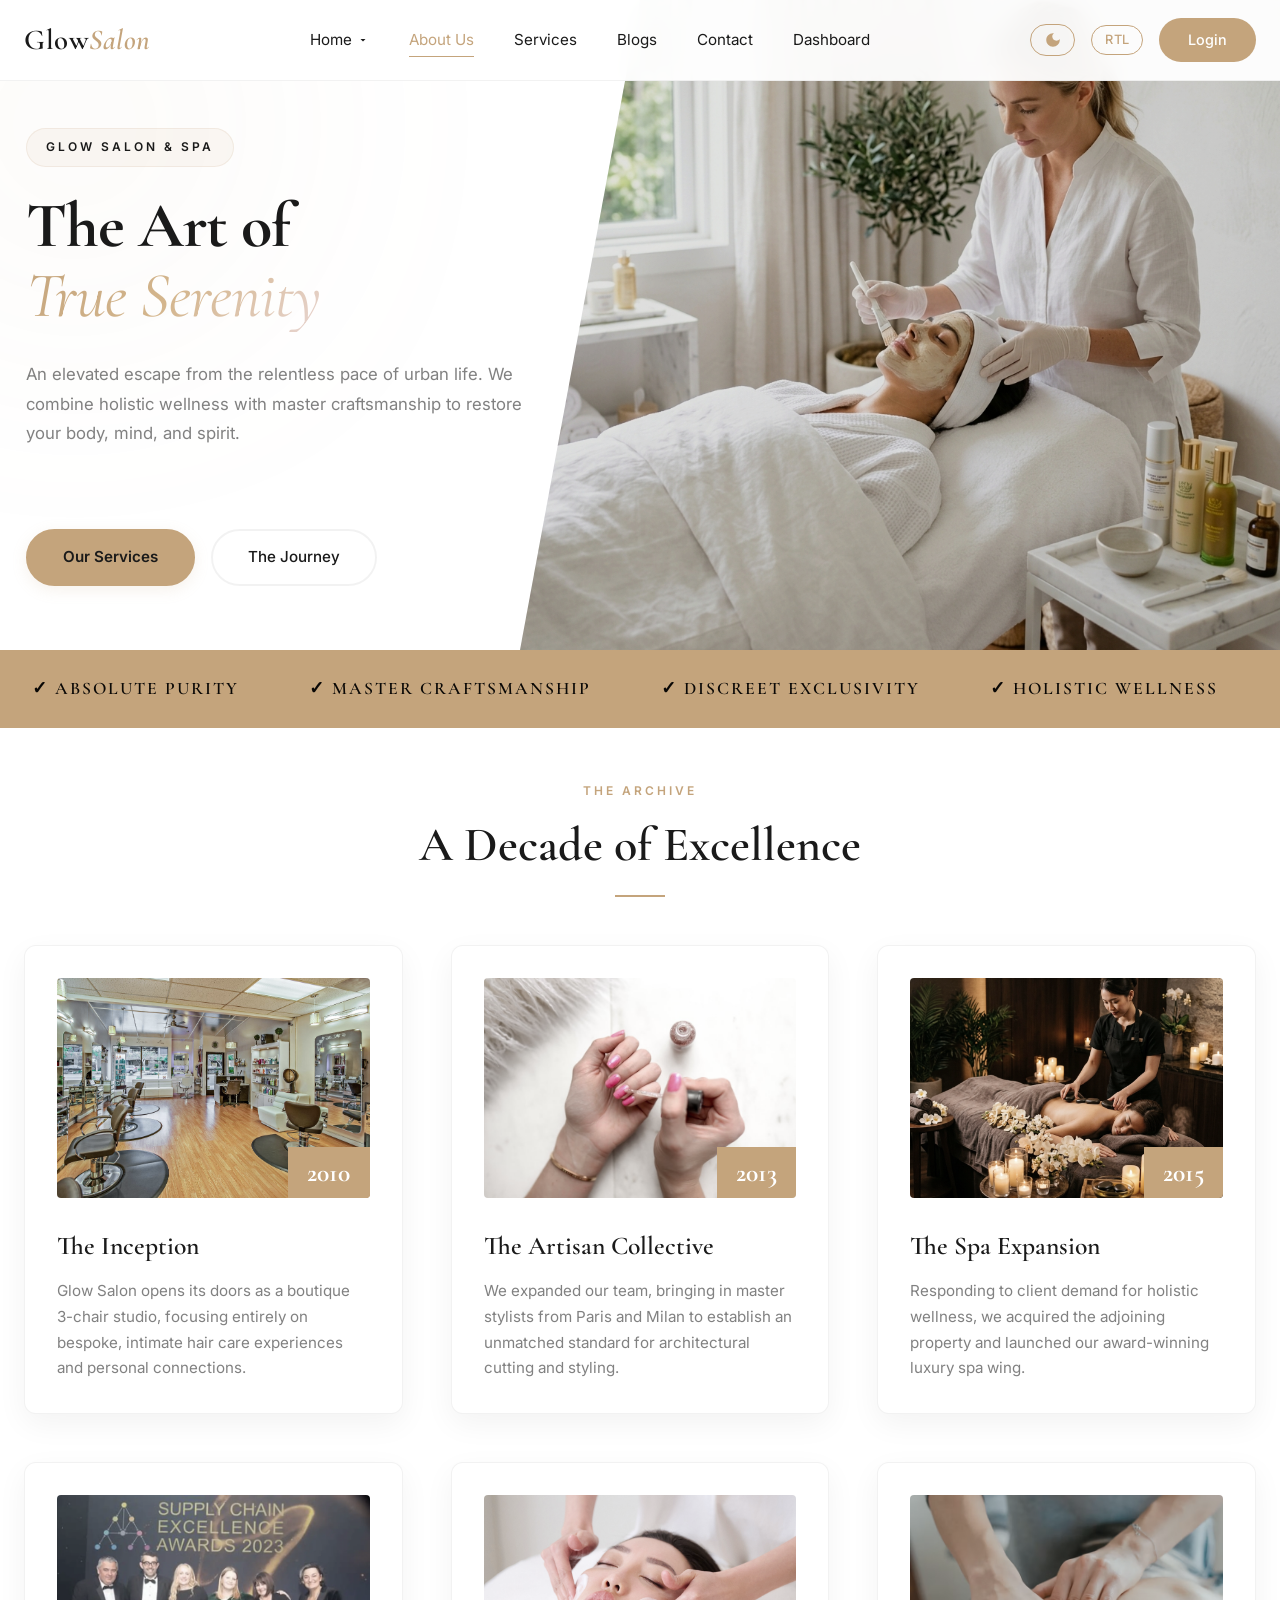
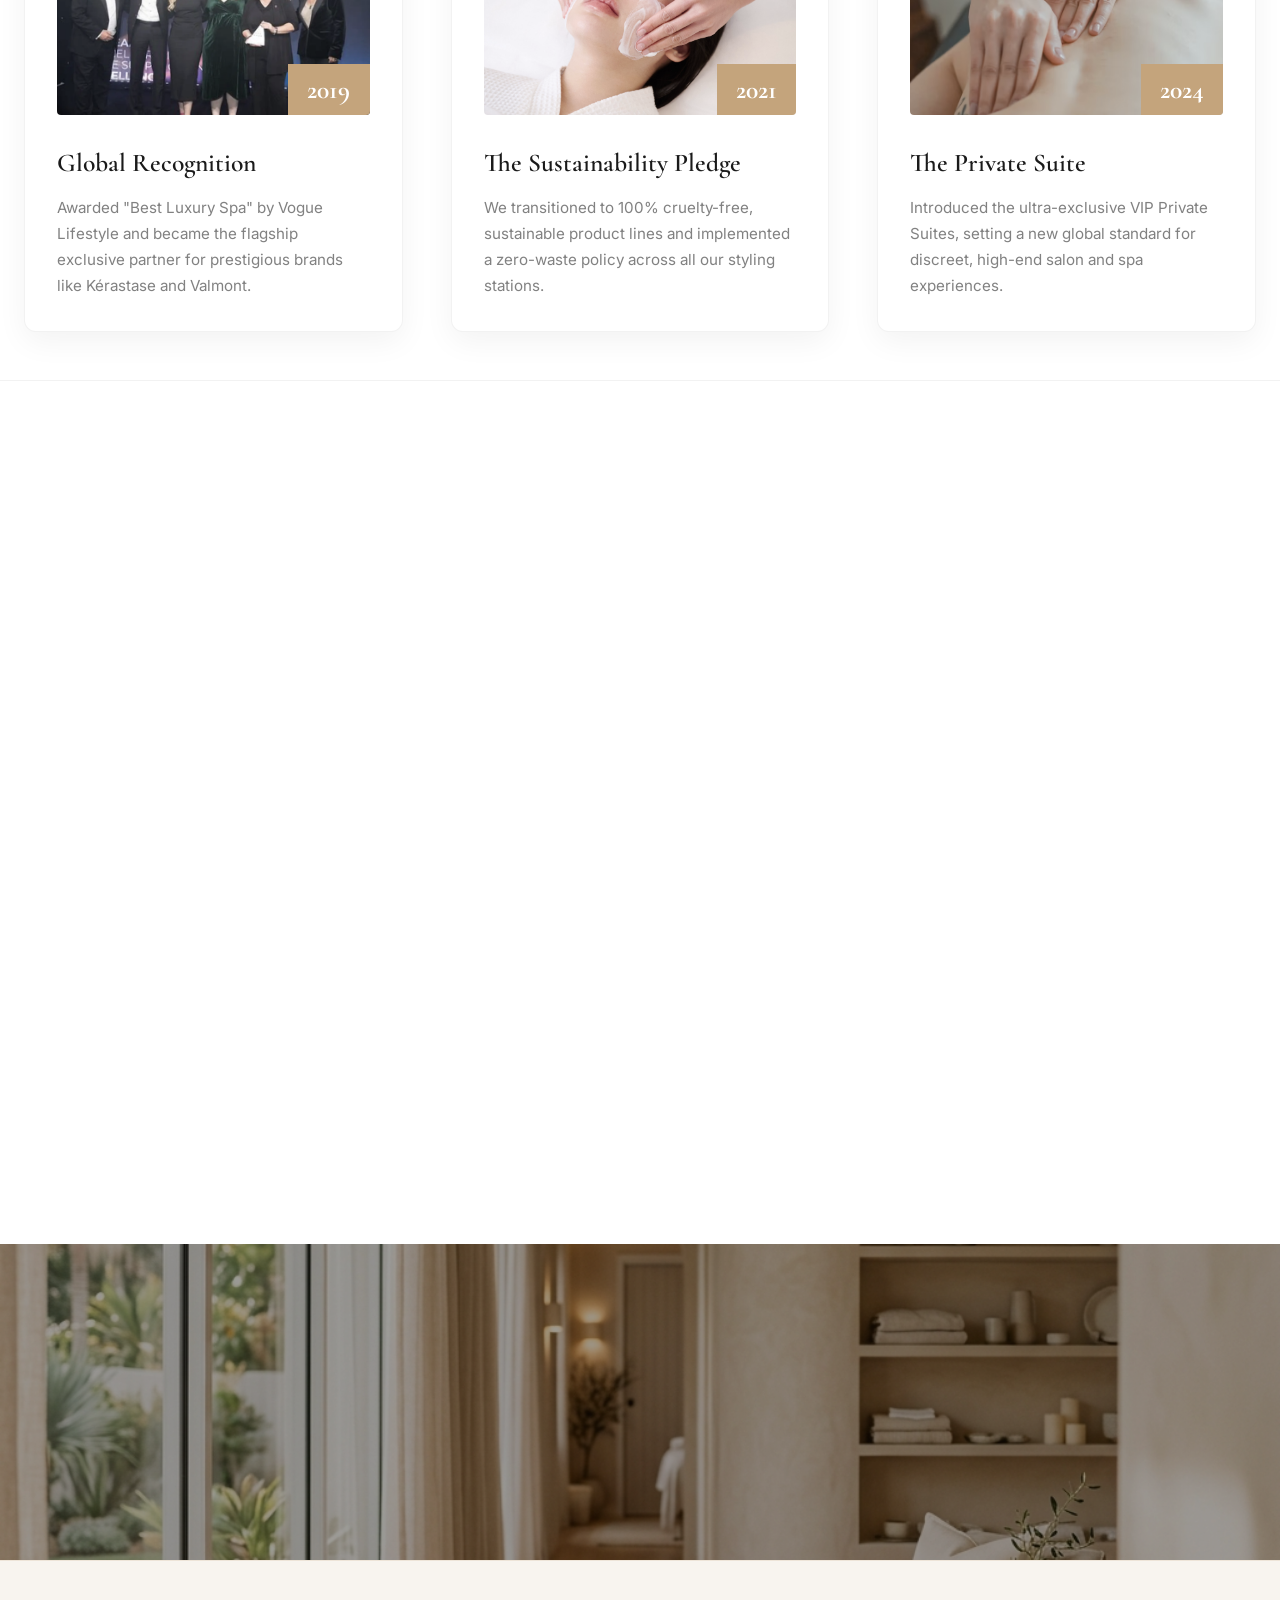
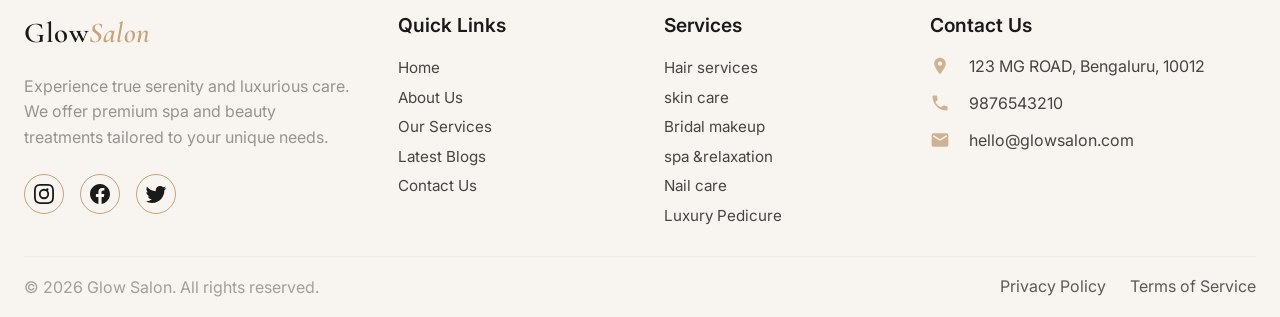
==== commit ca5fbe4e: "updated files" ====
--- a/about.html
+++ b/about.html
@@ -27,36 +27,28 @@
     <main>
 
         
-        <section class="fluid-hero" id="top">
-            <div class="fluid-hero-bg"></div>
-            <div class="fluid-hero-overlay"></div>
-            <div class="fluid-hero-text">
-                <span class="eyebrow mask-reveal"><span>The Origin</span></span>
-                <h1 class="mask-reveal"><span>The Art of</span></h1><br>
-                <h1 class="mask-reveal" style="transition-delay: 0.15s;"><span><em>True Serenity</em></span></h1>
-            </div>
-        </section>
-
-        
-        <section class="fluid-split-container">
-            
-            <div class="fluid-split-panel">
-                <div class="fluid-split-bg"></div>
-                <div class="fluid-split-overlay"></div>
-                <div class="fluid-split-content">
-                    <h2>Our Heritage</h2>
-                    <p>Founded on a singular, unyielding mission: to provide an escape from the relentless pace of urban life. We believe that true beauty radiates from a foundation of deep, restorative wellness.</p>
-                </div>
-            </div>
-            
-            <div class="fluid-split-panel">
-                <div class="fluid-split-bg"></div>
-                <div class="fluid-split-overlay"></div>
-                <div class="fluid-split-content">
-                    <h2>Our Future</h2>
-                    <p>As an internationally recognized sanctuary, we continuously evolve our techniques, pushing the boundaries of holistic science and avant-garde styling, all while ensuring your comfort remains our highest priority.</p>
-                </div>
-            </div>
+        <section class="about-hero-grid" id="top">
+            <!-- Decorative Ambient Glow elements -->
+            <div class="about-hero-glow glow-1"></div>
+            <div class="about-hero-glow glow-2"></div>
+            
+            <div class="about-hero-left">
+                <div class="about-hero-eyebrow reveal">
+                    <span>Glow Salon &amp; Spa</span>
+                </div>
+                <h1 class="reveal">The Art of<br><em class="gradient-text">True Serenity</em></h1>
+                <p class="reveal">An elevated escape from the relentless pace of urban life. We combine holistic wellness with master craftsmanship to restore your body, mind, and spirit.</p>
+                <div class="about-hero-cta reveal">
+                    <div class="btn-group">
+                        <a href="services.html" class="btn-primary">Our Services</a>
+                        <a href="#journey" class="btn-secondary">The Journey</a>
+                    </div>
+                </div>
+            </div>
+            
+            <div class="about-hero-right">
+            </div>
+            
         </section>
 
         
--- a/css/navbar.css
+++ b/css/navbar.css
@@ -209,19 +209,19 @@
 
 .luxe-btn-icon {
     background: transparent;
-    border: 1px solid transparent;
-    color: var(--nav-text);
+    border: 1px solid var(--nav-accent-primary);
+    color: var(--nav-accent-primary);
     display: flex;
     align-items: center;
     justify-content: center;
-    width: 36px;
-    height: 36px;
-    border-radius: 50%;
+    padding: 0.4rem 0.8rem;
+    border-radius: 20px;
 }
 
 .luxe-btn-icon:hover {
-    background: var(--nav-border);
-    color: var(--nav-accent-primary);
+    border-color: var(--nav-border);
+    color: var(--nav-text);
+    background: transparent;
 }
 
 .luxe-btn-icon svg {
@@ -240,8 +240,8 @@
 
 .luxe-btn-text {
     background: transparent;
-    border: 1px solid var(--nav-border);
-    color: var(--nav-text);
+    border: 1px solid var(--nav-accent-primary);
+    color: var(--nav-accent-primary);
     padding: 0.4rem 0.8rem;
     border-radius: 20px;
     font-size: 0.8rem;
@@ -250,8 +250,8 @@
 }
 
 .luxe-btn-text:hover {
-    border-color: var(--nav-accent-primary);
-    color: var(--nav-accent-primary);
+    border-color: var(--nav-border);
+    color: var(--nav-text);
 }
 
 .luxe-btn-primary {
--- a/css/global.css
+++ b/css/global.css
@@ -1,4 +1,4 @@
-﻿*, *::before, *::after {
+*, *::before, *::after {
     margin: 0;
     padding: 0;
     box-sizing: border-box;
@@ -25,6 +25,9 @@
 
 html {
     scroll-behavior: smooth;
+    overflow-x: hidden;
+    width: 100%;
+    max-width: 100vw;
 }
 
 body {
@@ -35,6 +38,8 @@
     line-height: 1.7;
     -webkit-font-smoothing: antialiased;
     overflow-x: hidden;
+    width: 100%;
+    max-width: 100vw;
     transition: background-color 0.4s ease, color 0.4s ease;
 }
 
--- a/css/footer.css
+++ b/css/footer.css
@@ -1,17 +1,26 @@
-﻿.luxe-footer {
-    background-color: var(--nav-dropdown-bg);
-    border-top: 1px solid var(--nav-border);
-    padding: 4rem 0 1rem;
+.luxe-footer {
+    background-color: rgba(196, 164, 124, 0.12);
+    border-top: 1px solid rgba(196, 164, 124, 0.2);
+    padding: 3rem 0 1rem;
     font-family: var(--nav-font-ui);
     color: var(--nav-text);
     transition: background-color 0.4s ease, border-color 0.4s ease, color 0.4s ease;
 }
 
+
+
+[data-theme='dark'] .luxe-footer {
+    background-color: var(--nav-dropdown-bg);
+    border-top: 1px solid var(--nav-border);
+}
+
+
+
 .footer-grid {
     display: grid;
     grid-template-columns: 1.5fr 1fr 1fr 1.5fr;
     gap: 3rem;
-    margin-bottom: 3rem;
+    margin-bottom: 1.5rem;
 }
 
 .footer-brand .footer-logo {
@@ -34,10 +43,10 @@
     display: flex;
     align-items: center;
     justify-content: center;
-    width: 36px;
-    height: 36px;
+    width: 40px;
+    height: 40px;
     border-radius: 50%;
-    border: 1px solid var(--nav-border);
+    border: 1px solid var(--color-primary);
     color: var(--nav-text);
     transition: all 0.3s ease;
 }
@@ -54,14 +63,21 @@
 }
 
 .footer-socials svg {
-    width: 18px;
-    height: 18px;
+    width: 20px;
+    height: 20px;
     fill: currentColor;
 }
 
+.footer-socials a[aria-label="Facebook"] svg,
+.footer-socials a[aria-label="Twitter"] svg {
+    width: 24px;
+    height: 24px;
+}
+
+
 .footer-heading {
     font-size: 1.2rem;
-    margin-bottom: 1.5rem;
+    margin-bottom: 0.8rem;
     color: var(--nav-text);
 }
 
@@ -72,7 +88,7 @@
 }
 
 .footer-links li {
-    margin-bottom: 0.8rem;
+    margin-bottom: 0.15rem;
 }
 
 .footer-links a {
@@ -101,26 +117,26 @@
 
 .contact-list li {
     display: flex;
-    align-items: flex-start;
-    gap: 0.8rem;
-    margin-bottom: 1rem;
+    align-items: center;
+    gap: 1.2rem;
+    margin-bottom: 0.8rem;
     opacity: 0.8;
     line-height: 1.5;
 }
 
 .contact-list svg {
+    box-sizing: border-box;
     width: 20px;
     height: 20px;
-    fill: var(--nav-accent-primary);
+    fill: var(--color-primary);
     flex-shrink: 0;
-    margin-top: 2px;
 }
 
 .footer-bottom {
     display: flex;
     justify-content: space-between;
     align-items: center;
-    padding-top: 2rem;
+    padding-top: 1rem;
     border-top: 1px solid var(--nav-border);
     opacity: 0.7;
 }
--- a/css/about.css
+++ b/css/about.css
@@ -42,176 +42,360 @@
     }
 }
 
-.fluid-hero {
-    position: relative;
-    height: 90svh;
-    min-height: 600px;
+.about-hero-grid {
+    display: grid;
+    grid-template-columns: 1fr 1fr;
+    min-height: 70svh;
+    background: var(--nav-bg);
+    position: relative;
+    overflow: hidden;
+    transition: background-color 0.4s ease;
+}
+
+/* Ambient glows */
+.about-hero-glow {
+    position: absolute;
+    border-radius: 50%;
+    filter: blur(140px);
+    pointer-events: none;
+    z-index: 1;
+    opacity: 0.15;
+    transition: opacity 0.4s ease, background 0.4s ease;
+}
+.glow-1 {
+    width: 450px;
+    height: 450px;
+    top: -100px;
+    left: -150px;
+    background: radial-gradient(circle, var(--color-primary) 0%, transparent 70%);
+}
+.glow-2 {
+    width: 600px;
+    height: 600px;
+    bottom: -150px;
+    right: -100px;
+    background: radial-gradient(circle, var(--color-secondary) 0%, transparent 70%);
+    opacity: 0.1;
+}
+[data-theme='dark'] .about-hero-glow.glow-1 {
+    background: radial-gradient(circle, var(--color-primary-dark) 0%, transparent 70%);
+    opacity: 0.12;
+}
+[data-theme='dark'] .about-hero-glow.glow-2 {
+    background: radial-gradient(circle, #855b38 0%, transparent 70%);
+    opacity: 0.08;
+}
+
+.about-hero-left {
+    display: flex;
+    flex-direction: column;
+    justify-content: center;
+    padding: 8rem 2rem 4rem 4%;
+    background: transparent;
+    position: relative;
+    z-index: 2;
+}
+
+.about-hero-eyebrow {
+    display: inline-flex;
+    align-items: center;
+    gap: 0.8rem;
+    margin-bottom: 1.5rem;
+    background: rgba(196, 164, 124, 0.08);
+    padding: 0.5rem 1.2rem;
+    border-radius: var(--radius-full);
+    border: 1px solid rgba(196, 164, 124, 0.15);
+    width: fit-content;
+}
+
+.about-hero-eyebrow span {
+    font-size: 0.75rem;
+    letter-spacing: 3px;
+    text-transform: uppercase;
+    color: var(--nav-text);
+    font-weight: 600;
+}
+
+[data-theme='dark'] .about-hero-eyebrow {
+    background: rgba(212, 182, 141, 0.05);
+    border-color: rgba(212, 182, 141, 0.1);
+}
+
+[data-theme='dark'] .about-hero-eyebrow span {
+    color: var(--color-primary);
+}
+
+.about-hero-left h1 {
+    color: var(--nav-text);
+    font-size: clamp(3rem, 5vw, 5rem);
+    line-height: 1.1;
+    margin-bottom: 1.8rem;
+    font-weight: 700;
+    letter-spacing: -1px;
+}
+
+.about-hero-left h1 em.gradient-text {
+    font-style: italic;
+    font-weight: 400;
+    background: linear-gradient(135deg, var(--color-primary) 0%, #D4B68D 50%, var(--color-secondary) 100%);
+    -webkit-background-clip: text;
+    -webkit-text-fill-color: transparent;
+    background-clip: text;
+    display: inline-block;
+}
+
+[data-theme='dark'] .about-hero-left h1 em.gradient-text {
+    background: linear-gradient(135deg, var(--color-primary) 0%, #F5EFE6 100%);
+    -webkit-background-clip: text;
+    -webkit-text-fill-color: transparent;
+    background-clip: text;
+}
+
+.about-hero-left p {
+    color: var(--color-muted);
+    font-size: 1.05rem;
+    line-height: 1.75;
+    max-width: 90%;
+    margin-bottom: 2rem;
+}
+
+.about-hero-cta {
+    margin-top: 1rem;
+}
+
+.about-hero-cta .btn-primary {
+    position: relative;
+    overflow: hidden;
+    z-index: 1;
+    box-shadow: 0 4px 15px rgba(196, 164, 124, 0.15);
+}
+
+.about-hero-cta .btn-primary::before {
+    content: '';
+    position: absolute;
+    top: 0;
+    left: -100%;
+    width: 50%;
+    height: 100%;
+    background: linear-gradient(
+        to right,
+        rgba(255, 255, 255, 0) 0%,
+        rgba(255, 255, 255, 0.35) 50%,
+        rgba(255, 255, 255, 0) 100%
+    );
+    transform: skewX(-25deg);
+    transition: 0.75s;
+    z-index: -1;
+}
+
+.about-hero-cta .btn-primary:hover::before {
+    left: 150%;
+    transition: 0.75s;
+}
+
+.about-hero-cta .btn-secondary {
+    background: transparent;
+    border: 2px solid var(--nav-border);
+    color: var(--nav-text);
+    box-shadow: none;
+}
+
+.about-hero-cta .btn-secondary:hover {
+    border-color: var(--color-primary);
+    background: rgba(196, 164, 124, 0.05);
+    color: var(--nav-text);
+    transform: translateY(-2px);
+    box-shadow: 0 4px 15px rgba(196, 164, 124, 0.1);
+}
+
+[data-theme='dark'] .about-hero-cta .btn-secondary:hover {
+    background: rgba(212, 182, 141, 0.05);
+    color: var(--color-primary);
+    border-color: var(--color-primary);
+}
+
+/* Right Column: Cards & Backgrounds */
+.about-hero-right {
+    position: relative;
+    background: transparent;
+    min-height: 650px;
+    overflow: hidden;
+    display: flex;
+    flex-direction: column;
+    gap: 2.5rem;
+    align-items: center;
+    justify-content: center;
+    padding: 2rem;
+    z-index: 2;
+}
+
+/* Right Column: Cards & Backgrounds */
+.about-hero-right {
+    position: relative;
+    background: url('../images/about_treatment.png') center/cover no-repeat;
+    overflow: hidden;
     display: flex;
     align-items: center;
     justify-content: center;
-    overflow: hidden;
-    background: #0A0806;
-}
-
-.fluid-hero-bg {
+    padding: 2rem 2rem 2rem 6rem;
+    z-index: 2;
+    clip-path: polygon(120px 0, 100% 0, 100% 100%, 0 100%); /* slanted divider cut */
+    margin-left: -120px;
+    width: calc(100% + 120px);
+}
+
+.about-hero-right::before {
+    content: '';
     position: absolute;
     inset: 0;
-    background: url('../images/hot\ stone.avif') center/cover no-repeat;
-    animation: kenBurns 20s ease-out forwards;
-}
-
-.fluid-hero-overlay {
-    position: absolute;
-    inset: 0;
-    background: linear-gradient(to top, #0A0806 0%, rgba(10, 8, 6, 0.4) 100%);
-}
-
-.fluid-hero-text {
-    position: relative;
-    z-index: 2;
-    text-align: center;
-    padding-inline: 2rem;
-}
-
-.fluid-hero-text .eyebrow {
-    font-size: 0.8rem;
-    letter-spacing: 4px;
+    background: rgba(10, 8, 6, 0.12); /* soft tint overlay */
+    z-index: 1;
+    pointer-events: none;
+}
+
+[data-theme='dark'] .about-hero-right::before {
+    background: rgba(10, 8, 6, 0.45); /* darker tint in dark mode */
+}
+
+.about-hero-card {
+    position: relative;
+    background: rgba(255, 255, 255, 0.82);
+    backdrop-filter: blur(16px);
+    -webkit-backdrop-filter: blur(16px);
+    border: 1px solid rgba(255, 255, 255, 0.4);
+    border-radius: 20px;
+    padding: 2.5rem;
+    max-width: 410px;
+    width: 90%;
+    box-shadow: 0 25px 50px rgba(10, 8, 6, 0.15);
+    z-index: 3;
+    color: #1A1A1A;
+    transition: background-color 0.4s ease, border-color 0.4s ease, color 0.4s ease;
+}
+
+[data-theme='dark'] .about-hero-card {
+    background: rgba(18, 18, 18, 0.85);
+    border-color: rgba(255, 255, 255, 0.08);
+    color: #F2F2F2;
+    box-shadow: 0 30px 60px rgba(0, 0, 0, 0.4);
+}
+
+.about-hero-card h3 {
+    font-size: 1.8rem;
+    color: #1A1A1A;
+    margin-bottom: 0.6rem;
+    font-family: var(--font-logo);
+    font-weight: 600;
+}
+
+[data-theme='dark'] .about-hero-card h3 {
+    color: #FFFFFF;
+}
+
+.about-hero-card p {
+    font-size: 0.95rem;
+    line-height: 1.65;
+    color: rgba(26, 26, 26, 0.7);
+    margin: 0;
+}
+
+[data-theme='dark'] .about-hero-card p {
+    color: rgba(242, 242, 242, 0.8);
+}
+
+.about-hero-card .card-label {
+    font-size: 0.72rem;
+    letter-spacing: 3px;
     text-transform: uppercase;
     color: var(--color-primary);
-    display: block;
-    margin-bottom: 2rem;
-}
-
-.fluid-hero-text h1 {
-    font-size: clamp(3.5rem, 7vw, 7rem);
-    color: #F5EFE6;
-    line-height: 1.2;
-    margin: 0;
-    padding-bottom: 0.1em;
-}
-
-.fluid-hero-text h1 em {
-    color: var(--color-primary);
-    font-style: italic;
-    font-weight: 400;
-}
-
-@media (max-width: 1024px) {
-    .fluid-hero {
-        height: 60svh;
-        min-height: 450px;
-    }
-    .fluid-hero-text h1 {
-        font-size: clamp(2.5rem, 6vw, 4.5rem);
+    font-weight: 700;
+    margin-bottom: 0.5rem;
+    display: inline-block;
+    background: rgba(196, 164, 124, 0.1);
+    padding: 0.2rem 0.8rem;
+    border-radius: var(--radius-full);
+    border: 1px solid rgba(196, 164, 124, 0.15);
+}
+
+/* Responsive Styles */
+@media (max-width: 1023px) {
+    .about-hero-grid {
+        grid-template-columns: 1fr;
+        min-height: auto;
+    }
+    
+    .about-hero-left {
+        padding: 8rem 3rem 4rem 3rem;
+        text-align: center;
+        align-items: center;
+    }
+
+    .about-hero-eyebrow {
+        margin-inline: auto;
+    }
+
+    .about-hero-left p {
+        margin-inline: auto;
+    }
+
+    .about-hero-left .btn-group {
+        justify-content: center;
+    }
+    
+    .about-hero-right {
+        min-height: 480px;
+        height: auto;
+        background: transparent !important;
+        padding: 5rem 1.5rem 4rem 1.5rem;
+        display: flex;
+        flex-direction: column;
+        gap: 2.5rem;
+        align-items: center;
+        justify-content: center;
+        clip-path: polygon(0 40px, 100% 0, 100% 100%, 0 100%); /* slanted top cut on mobile */
+        margin-left: 0;
+        margin-top: -40px;
+        width: 100%;
+    }
+
+    .about-hero-right::before {
+        display: block;
+    }
+    
+    .about-hero-card {
+        width: 100%;
+        max-width: 440px;
+        padding: 2.2rem;
     }
 }
 
 @media (max-width: 768px) {
-    .fluid-hero-text h1 {
-        font-size: clamp(2.2rem, 8vw, 3.5rem);
-    }
-}
-
-.fluid-split-container {
-    display: flex;
-    height: 85svh;
-    min-height: 600px;
-    background: #0A0806;
-}
-
-.fluid-split-panel {
-    flex: 1;
-    position: relative;
-    overflow: hidden;
-    transition: flex 0.8s cubic-bezier(0.25, 1, 0.5, 1), filter 0.8s ease;
-    cursor: pointer;
-    border-right: 1px solid rgba(255, 255, 255, 0.05);
-}
-
-.fluid-split-panel:last-child {
-    border-right: none;
-}
-
-.fluid-split-bg {
-    position: absolute;
-    inset: 0;
-    background-size: cover;
-    background-position: center;
-    transition: transform 1.5s cubic-bezier(0.25, 1, 0.5, 1);
-}
-
-.fluid-split-panel:nth-child(1) .fluid-split-bg {
-    background-image: url('../images/salon.jpeg');
-}
-
-.fluid-split-panel:nth-child(2) .fluid-split-bg {
-    background-image: url('../images/about_treatment.png');
-}
-
-.fluid-split-overlay {
-    position: absolute;
-    inset: 0;
-    background: rgba(10, 8, 6, 0.6);
-    transition: background 0.8s ease;
-}
-
-.fluid-split-content {
-    position: absolute;
-    inset: 0;
-    padding: 4rem;
-    display: flex;
-    flex-direction: column;
-    justify-content: flex-end;
-    color: #F5EFE6;
-    z-index: 2;
-}
-
-.fluid-split-content h2 {
-    font-size: clamp(2rem, 4vw, 3.5rem);
-    margin-bottom: 1rem;
-    transition: transform 0.8s ease;
-}
-
-.fluid-split-content p {
-    font-size: 1.1rem;
-    line-height: 1.7;
-    color: rgba(245, 239, 230, 0.8);
-    transition: transform 0.6s ease;
-    max-width: 500px;
-}
-
-@media (hover: hover) and (min-width: 1024px) {
-    .fluid-split-container:hover .fluid-split-panel {
-        flex: 0.7;
-        filter: grayscale(80%);
-    }
-    .fluid-split-container .fluid-split-panel:hover {
-        flex: 1.4;
-        filter: grayscale(0%);
-    }
-    .fluid-split-panel:hover .fluid-split-bg {
-        transform: scale(1.05);
-    }
-    .fluid-split-panel:hover .fluid-split-overlay {
-        background: rgba(10, 8, 6, 0.3);
-    }
-    .fluid-split-panel:hover .fluid-split-content h2 {
-        transform: translateY(-10px);
-        color: var(--color-primary);
-    }
-    .fluid-split-panel:hover .fluid-split-content p {
-        transform: translateY(-5px);
-    }
-}
-
-@media (max-width: 1023px) {
-    .fluid-split-container {
-        flex-direction: column;
-        height: auto;
-    }
-    .fluid-split-panel {
-        height: 500px;
-        flex: none !important;
+    .about-hero-left {
+        padding: 6.5rem 1.5rem 3rem 1.5rem;
+    }
+
+    .about-hero-left h1 {
+        font-size: clamp(2.5rem, 8vw, 3.5rem);
+    }
+    
+    .about-hero-right {
+        padding: 4rem 1rem 3rem 1rem;
+        min-height: 400px;
+        clip-path: polygon(0 30px, 100% 0, 100% 100%, 0 100%);
+        margin-top: -30px;
+    }
+    
+    .about-hero-card {
+        padding: 1.8rem;
+    }
+    
+    .about-hero-card h3 {
+        font-size: 1.5rem;
+    }
+
+    .about-hero-card p {
+        font-size: 0.9rem;
+        line-height: 1.55;
     }
 }
 
@@ -232,7 +416,7 @@
     display: inline-block;
     animation: marqueeScroll 25s linear infinite;
     font-family: var(--font-logo);
-    font-size: 1.5rem;
+    font-size: 1.1rem;
     letter-spacing: 2px;
     font-weight: 600;
 }
@@ -252,13 +436,13 @@
 
 .fluid-timeline-sec {
     background: var(--nav-bg);
-    padding-block: 8rem;
+    padding-block: 3rem;
     border-bottom: 1px solid var(--nav-border);
 }
 
 .fluid-timeline-header {
     text-align: center;
-    margin-bottom: 5rem;
+    margin-bottom: 3rem;
 }
 
 .fluid-timeline-grid {
@@ -309,8 +493,8 @@
     position: absolute;
     bottom: 0;
     right: 0;
-    background: var(--nav-dropdown-bg);
-    color: var(--color-primary);
+    background: var(--color-primary);
+    color: #FFFFFF;
     padding: 0.8rem 1.2rem;
     font-family: var(--font-logo);
     font-size: 1.6rem;
@@ -318,6 +502,10 @@
     line-height: 1;
 }
 
+[data-theme='dark'] .fluid-time-year {
+    color: #0A0806;
+}
+
 .fluid-time-card h3 {
     font-size: 1.6rem;
     margin-bottom: 1rem;
@@ -347,7 +535,7 @@
 
 .fluid-artisans {
     background: var(--nav-dropdown-bg);
-    padding-block: 8rem;
+    padding-block: 4rem;
 }
 
 .fluid-art-grid {
@@ -364,7 +552,7 @@
     overflow: hidden;
     cursor: pointer;
     border: 1px solid var(--nav-border);
-    box-shadow: 0 10px 30px rgba(0, 0, 0, 0.05);
+    box-shadow: 0 15px 35px rgba(0, 0, 0, 0.25);
     transition: transform 0.4s ease, box-shadow 0.4s ease, border-color 0.4s ease;
 }
 
@@ -483,7 +671,7 @@
 .fluid-cta {
     position: relative;
     background: url('../images/story_bg_light.png') center/cover no-repeat;
-    padding-block: 8rem;
+    padding-block: 4rem;
     text-align: center;
     color: #F5EFE6;
 }
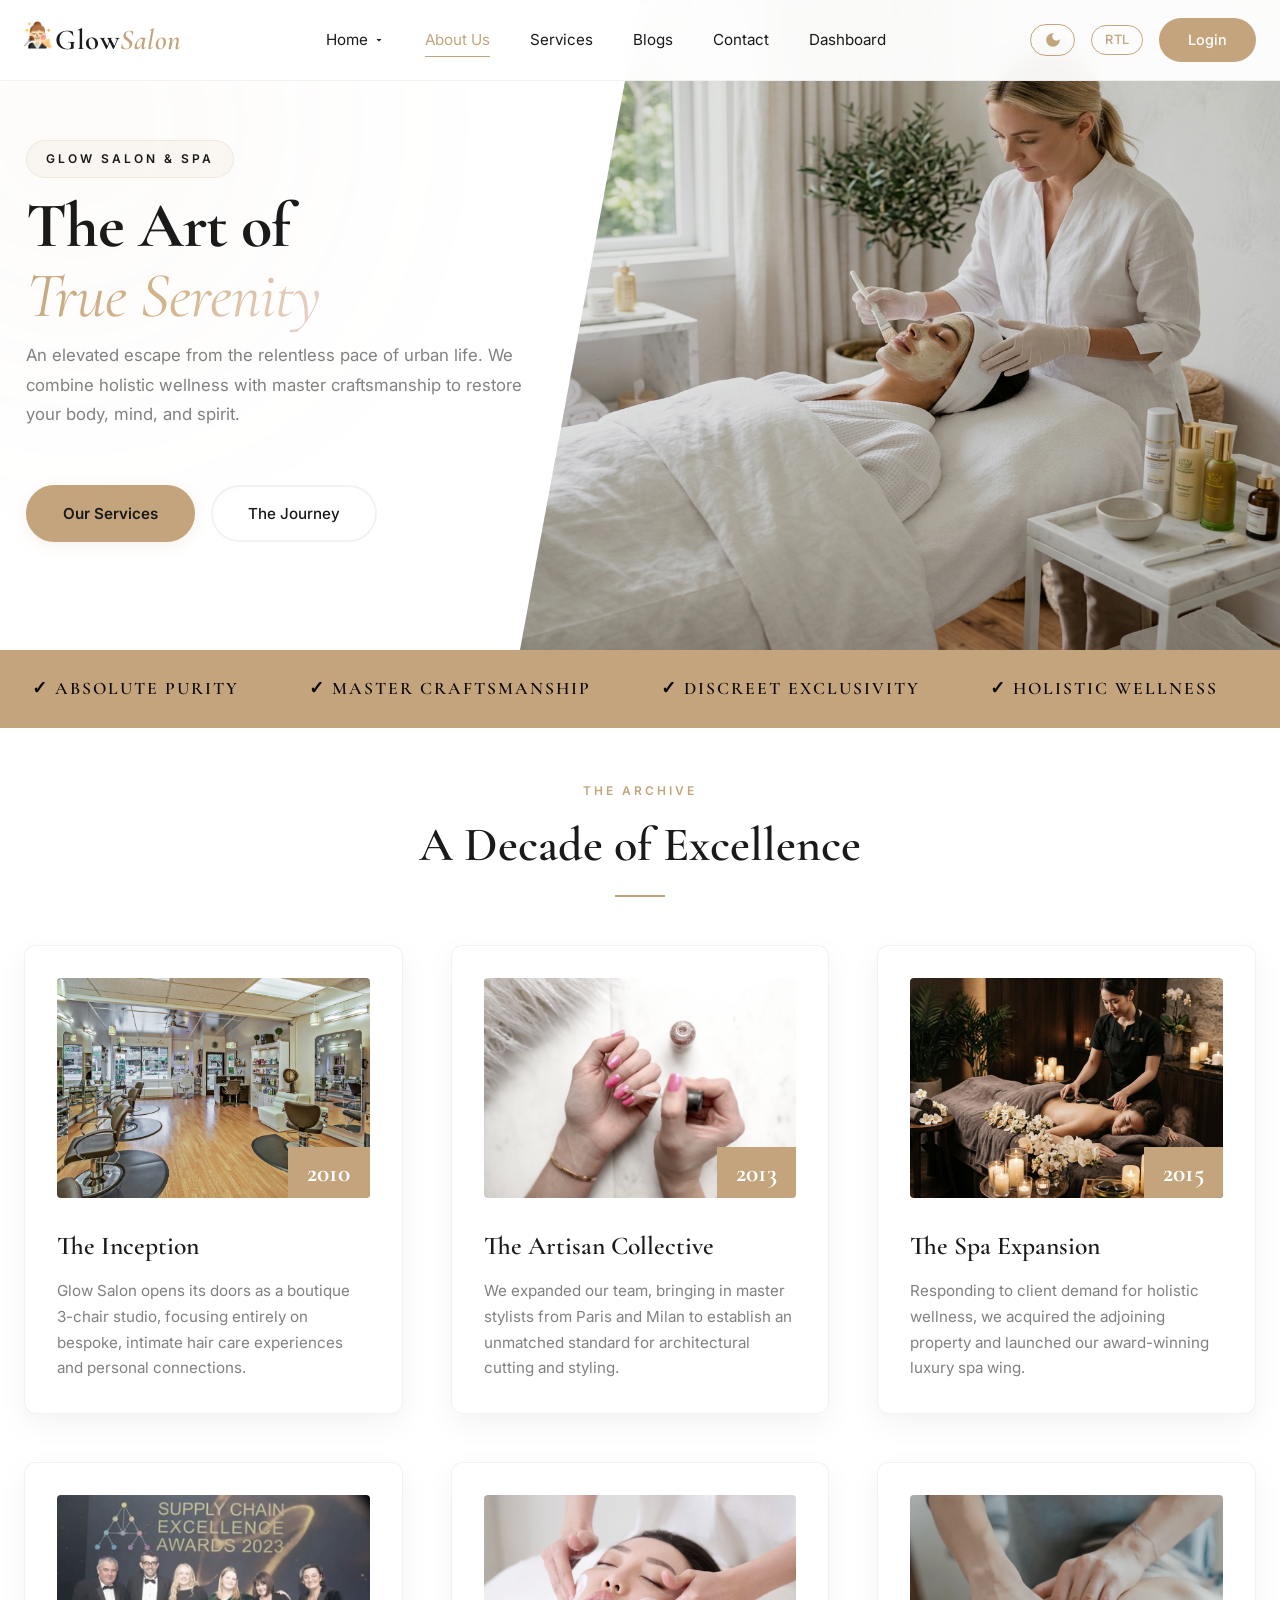
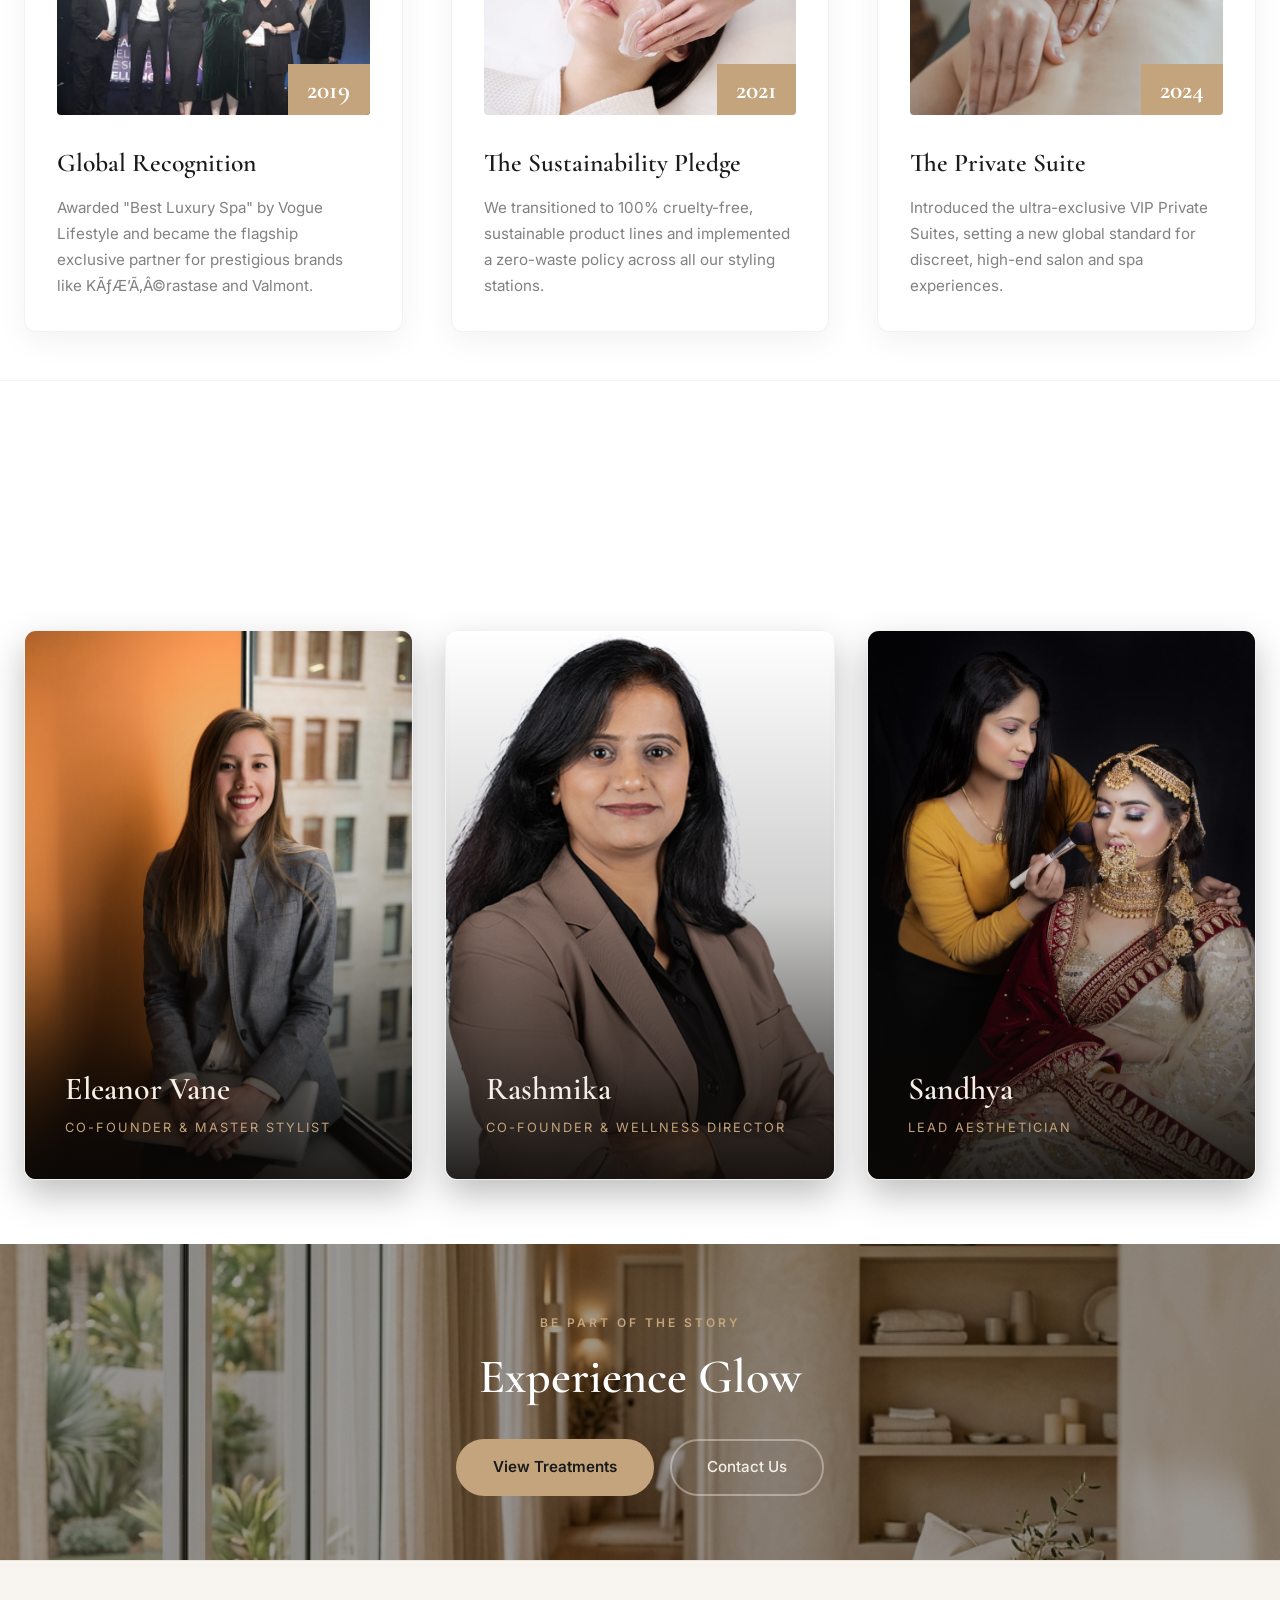
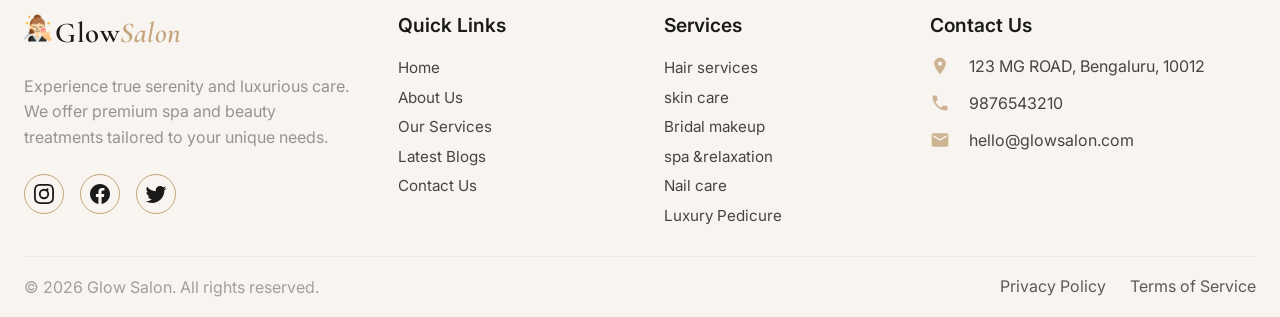
==== commit c05cd73b: "updated files" ====
--- a/about.html
+++ b/about.html
@@ -1,4 +1,4 @@
-<!DOCTYPE html>
+﻿<!DOCTYPE html>
 <html lang="en" dir="ltr">
 <head>
     <meta charset="UTF-8">
@@ -8,7 +8,7 @@
 
     
    
-<link rel="icon" type="image/png" href="images/makeup (2).png">
+<link rel="icon" type="image/png" href="images/makeup-black-dress.png">
     
     <link rel="preconnect" href="https://fonts.googleapis.com">
     <link href="https://fonts.googleapis.com/css2?family=Cormorant+Garamond:ital,wght@0,500;0,600;0,700;1,500;1,600&family=Inter:wght@300;400;500;600&display=swap" rel="stylesheet">
@@ -112,7 +112,7 @@
                         <span class="fluid-time-year">2019</span>
                     </div>
                     <h3>Global Recognition</h3>
-                    <p>Awarded "Best Luxury Spa" by Vogue Lifestyle and became the flagship exclusive partner for prestigious brands like Kérastase and Valmont.</p>
+                    <p>Awarded "Best Luxury Spa" by Vogue Lifestyle and became the flagship exclusive partner for prestigious brands like KÃƒÆ’Ã‚Â©rastase and Valmont.</p>
                 </div>
                 
                 <div class="fluid-time-card reveal reveal-delay-1">
@@ -230,3 +230,5 @@
 </body>
 </html>
 
+
+
--- a/css/navbar.css
+++ b/css/navbar.css
@@ -375,6 +375,33 @@
     }
 }
 
+@media (max-width: 480px) {
+    .luxe-nav-container {
+        padding: 0 1rem;
+    }
+    .luxe-logo {
+        font-size: 1.5rem;
+    }
+    .luxe-logo img {
+        width: 24px !important;
+        height: 24px !important;
+        transform: translateY(-2px) !important;
+    }
+    .luxe-nav-actions {
+        gap: 0.5rem;
+    }
+    .luxe-btn-icon, .luxe-btn-text {
+        padding: 0.3rem 0.6rem;
+    }
+    .luxe-btn-icon svg {
+        width: 16px;
+        height: 16px;
+    }
+    .luxe-btn-text {
+        font-size: 0.75rem;
+    }
+}
+
 .luxe-hamburger.active span:nth-child(1) {
     transform: translateY(7px) rotate(45deg);
 }
--- a/css/footer.css
+++ b/css/footer.css
@@ -25,7 +25,8 @@
 
 .footer-brand .footer-logo {
     margin-bottom: 1rem;
-    display: inline-block;
+    display: flex;
+    align-items: center;
 }
 
 .footer-description {
--- a/css/about.css
+++ b/css/about.css
@@ -45,7 +45,7 @@
 .about-hero-grid {
     display: grid;
     grid-template-columns: 1fr 1fr;
-    min-height: 70svh;
+    min-height: auto;
     background: var(--nav-bg);
     position: relative;
     overflow: hidden;
@@ -90,7 +90,7 @@
     display: flex;
     flex-direction: column;
     justify-content: center;
-    padding: 8rem 2rem 4rem 4%;
+    padding: 5rem 2rem 3rem 4%;
     background: transparent;
     position: relative;
     z-index: 2;
@@ -100,7 +100,7 @@
     display: inline-flex;
     align-items: center;
     gap: 0.8rem;
-    margin-bottom: 1.5rem;
+    margin-bottom: 0.8rem;
     background: rgba(196, 164, 124, 0.08);
     padding: 0.5rem 1.2rem;
     border-radius: var(--radius-full);
@@ -129,7 +129,7 @@
     color: var(--nav-text);
     font-size: clamp(3rem, 5vw, 5rem);
     line-height: 1.1;
-    margin-bottom: 1.8rem;
+    margin-bottom: 0.6rem;
     font-weight: 700;
     letter-spacing: -1px;
 }
@@ -156,11 +156,11 @@
     font-size: 1.05rem;
     line-height: 1.75;
     max-width: 90%;
-    margin-bottom: 2rem;
+    margin-bottom: 1rem;
 }
 
 .about-hero-cta {
-    margin-top: 1rem;
+    margin-top: 0.5rem;
 }
 
 .about-hero-cta .btn-primary {
@@ -232,12 +232,12 @@
 /* Right Column: Cards & Backgrounds */
 .about-hero-right {
     position: relative;
-    background: url('../images/about_treatment.png') center/cover no-repeat;
+    background: url('../images/about_treatment.png') center/100% 100% no-repeat;
     overflow: hidden;
     display: flex;
     align-items: center;
     justify-content: center;
-    padding: 2rem 2rem 2rem 6rem;
+    padding: 2rem;
     z-index: 2;
     clip-path: polygon(120px 0, 100% 0, 100% 100%, 0 100%); /* slanted divider cut */
     margin-left: -120px;
@@ -343,15 +343,12 @@
     }
     
     .about-hero-right {
-        min-height: 480px;
+        min-height: unset;
         height: auto;
-        background: transparent !important;
-        padding: 5rem 1.5rem 4rem 1.5rem;
-        display: flex;
-        flex-direction: column;
-        gap: 2.5rem;
-        align-items: center;
-        justify-content: center;
+        aspect-ratio: 4 / 3;
+        background: url('../images/about_treatment.png') center top/cover no-repeat !important;
+        padding: 0;
+        display: block;
         clip-path: polygon(0 40px, 100% 0, 100% 100%, 0 100%); /* slanted top cut on mobile */
         margin-left: 0;
         margin-top: -40px;
@@ -379,8 +376,10 @@
     }
     
     .about-hero-right {
-        padding: 4rem 1rem 3rem 1rem;
-        min-height: 400px;
+        padding: 0;
+        min-height: unset;
+        height: auto;
+        aspect-ratio: 4 / 3;
         clip-path: polygon(0 30px, 100% 0, 100% 100%, 0 100%);
         margin-top: -30px;
     }
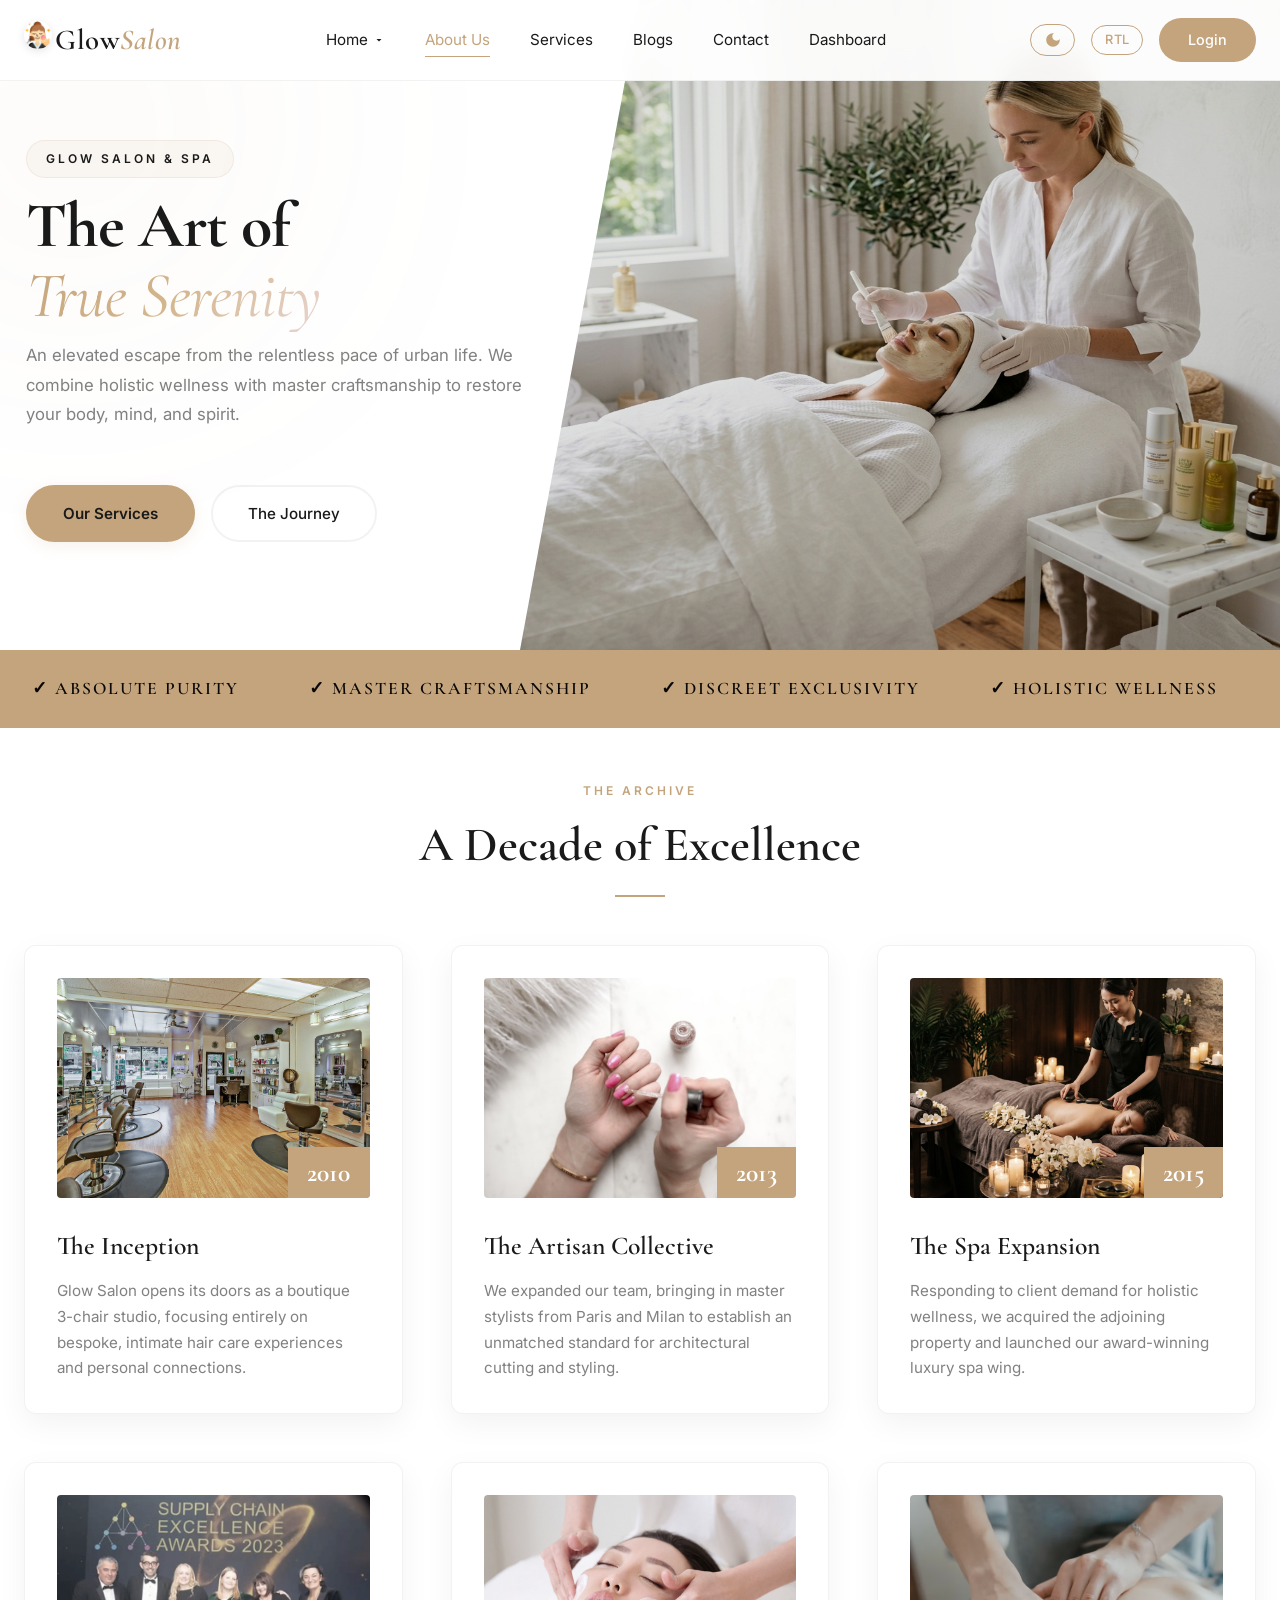
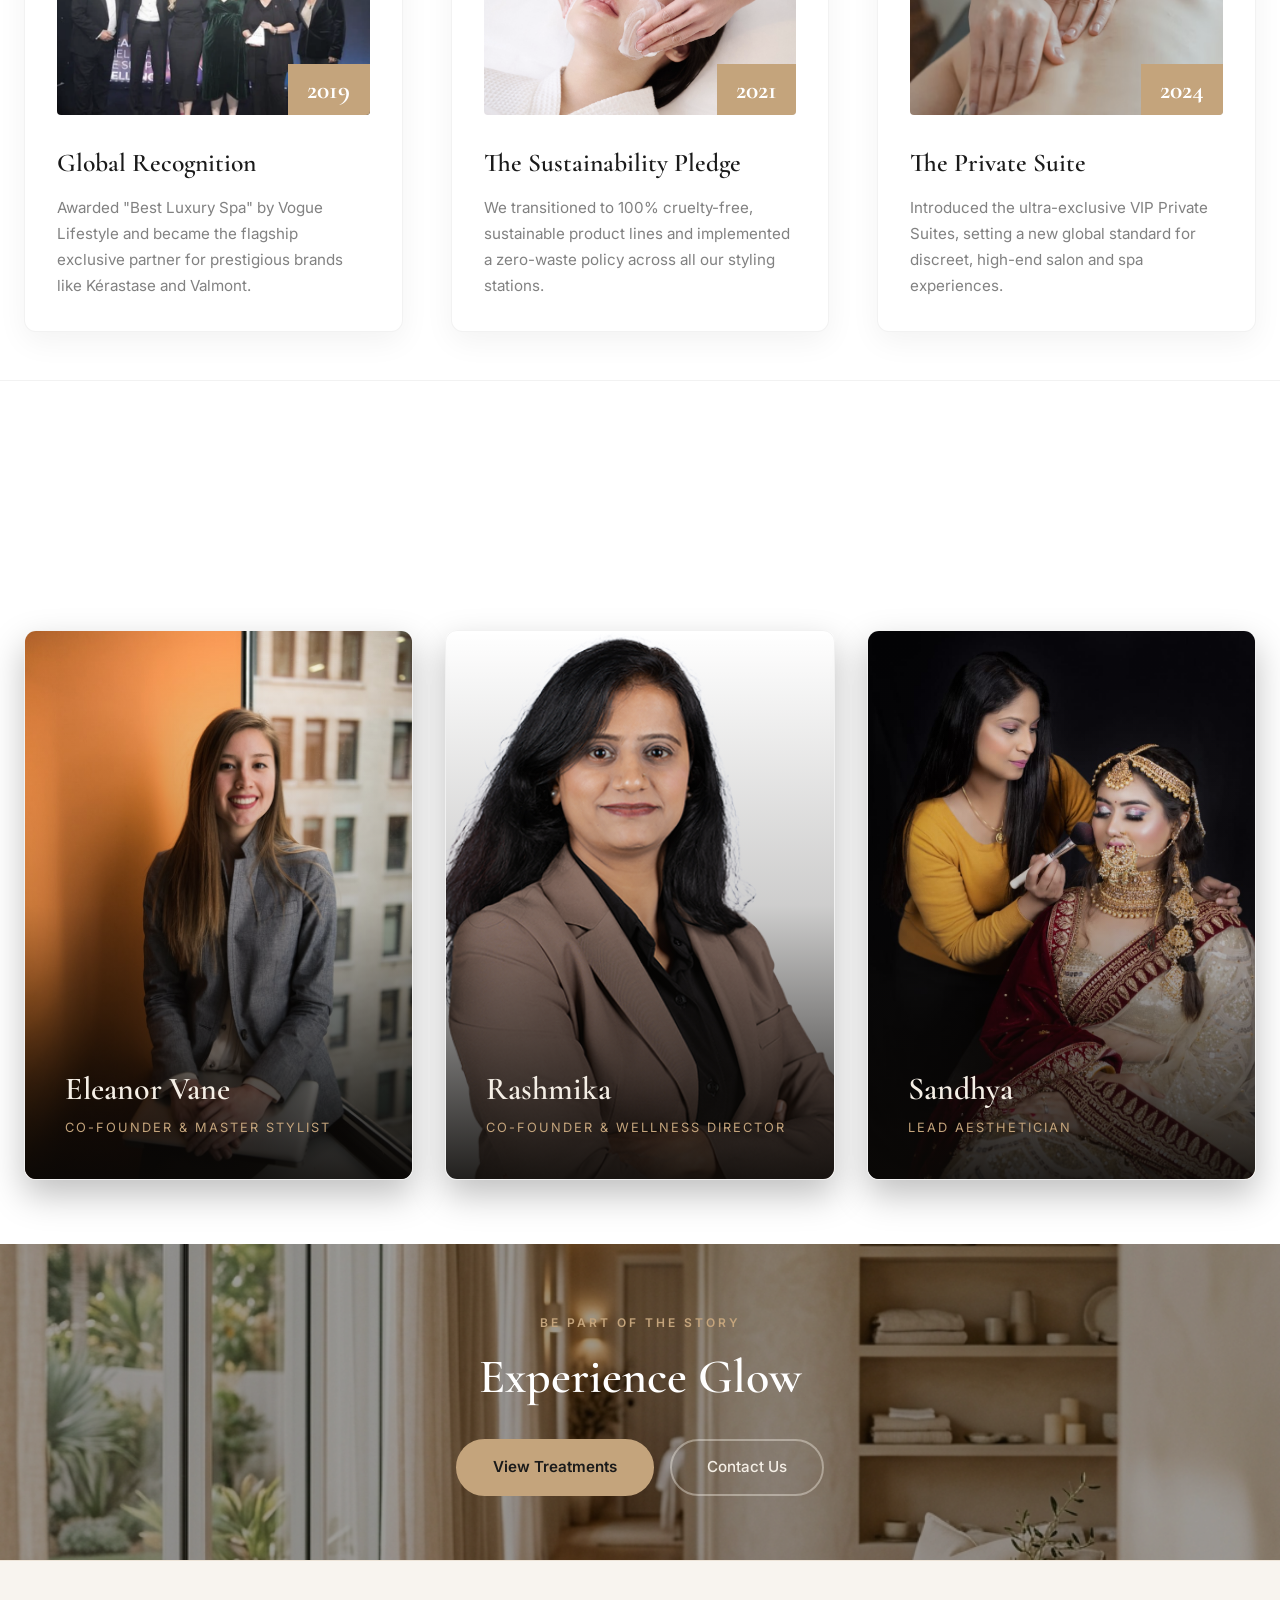
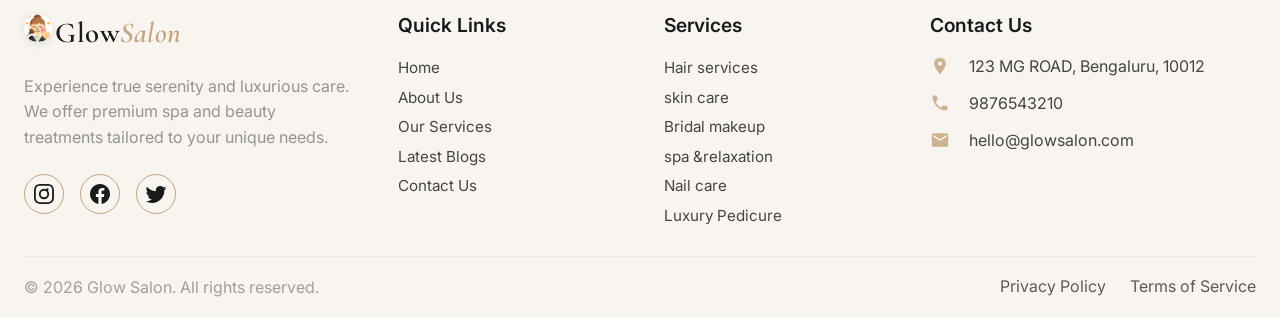
==== commit b7d2c321: "updated files" ====
--- a/about.html
+++ b/about.html
@@ -1,4 +1,4 @@
-﻿<!DOCTYPE html>
+<!DOCTYPE html>
 <html lang="en" dir="ltr">
 <head>
     <meta charset="UTF-8">
@@ -112,7 +112,7 @@
                         <span class="fluid-time-year">2019</span>
                     </div>
                     <h3>Global Recognition</h3>
-                    <p>Awarded "Best Luxury Spa" by Vogue Lifestyle and became the flagship exclusive partner for prestigious brands like KÃƒÆ’Ã‚Â©rastase and Valmont.</p>
+                    <p>Awarded "Best Luxury Spa" by Vogue Lifestyle and became the flagship exclusive partner for prestigious brands like Kérastase and Valmont.</p>
                 </div>
                 
                 <div class="fluid-time-card reveal reveal-delay-1">
--- a/css/global.css
+++ b/css/global.css
@@ -50,6 +50,14 @@
     object-fit: cover;
 }
 
+/* Global Logo Fix: Make the square logo a neat circle with a white background so it remains visible and looks good in dark mode */
+img[src*="makeup-black-dress.png"] {
+    border-radius: 50%;
+    background-color: #fff;
+    box-shadow: 0 2px 8px rgba(0,0,0,0.1);
+    mix-blend-mode: normal !important;
+}
+
 a {
     color: var(--color-primary);
     text-decoration: none;
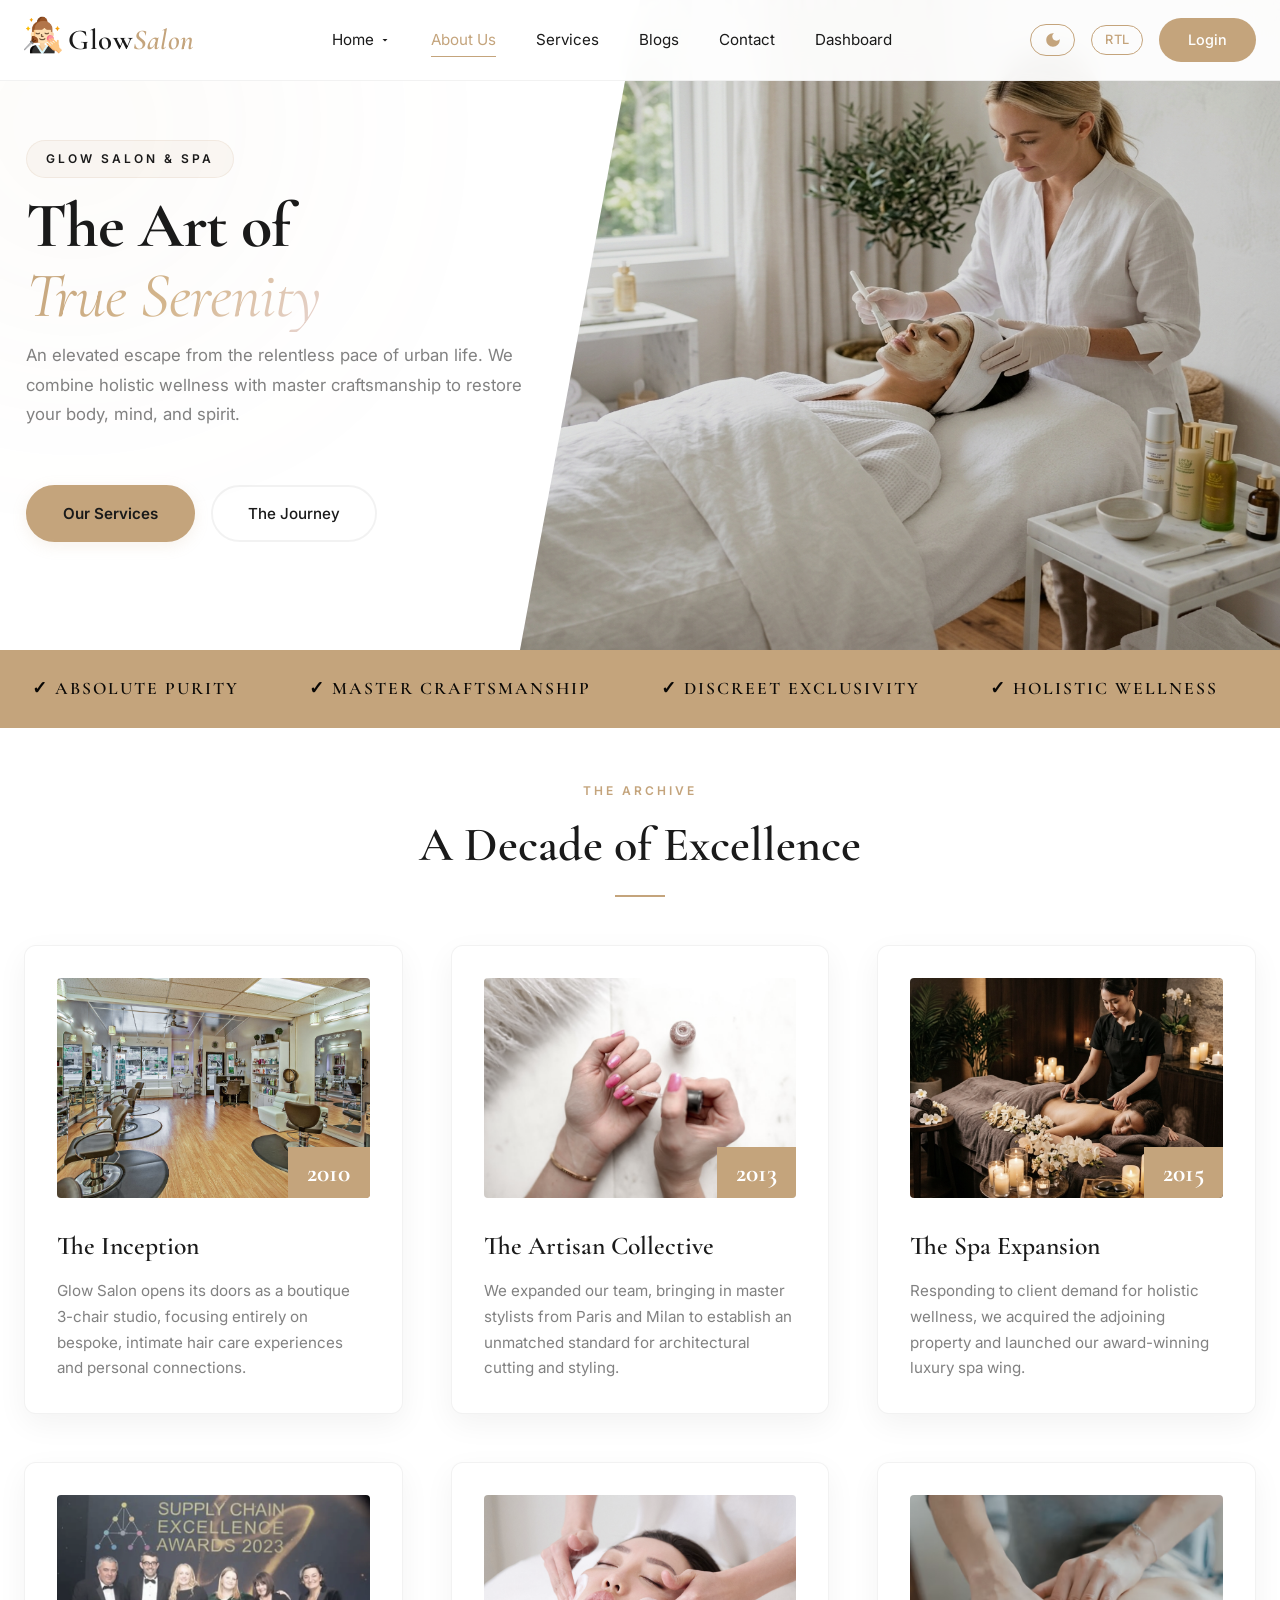
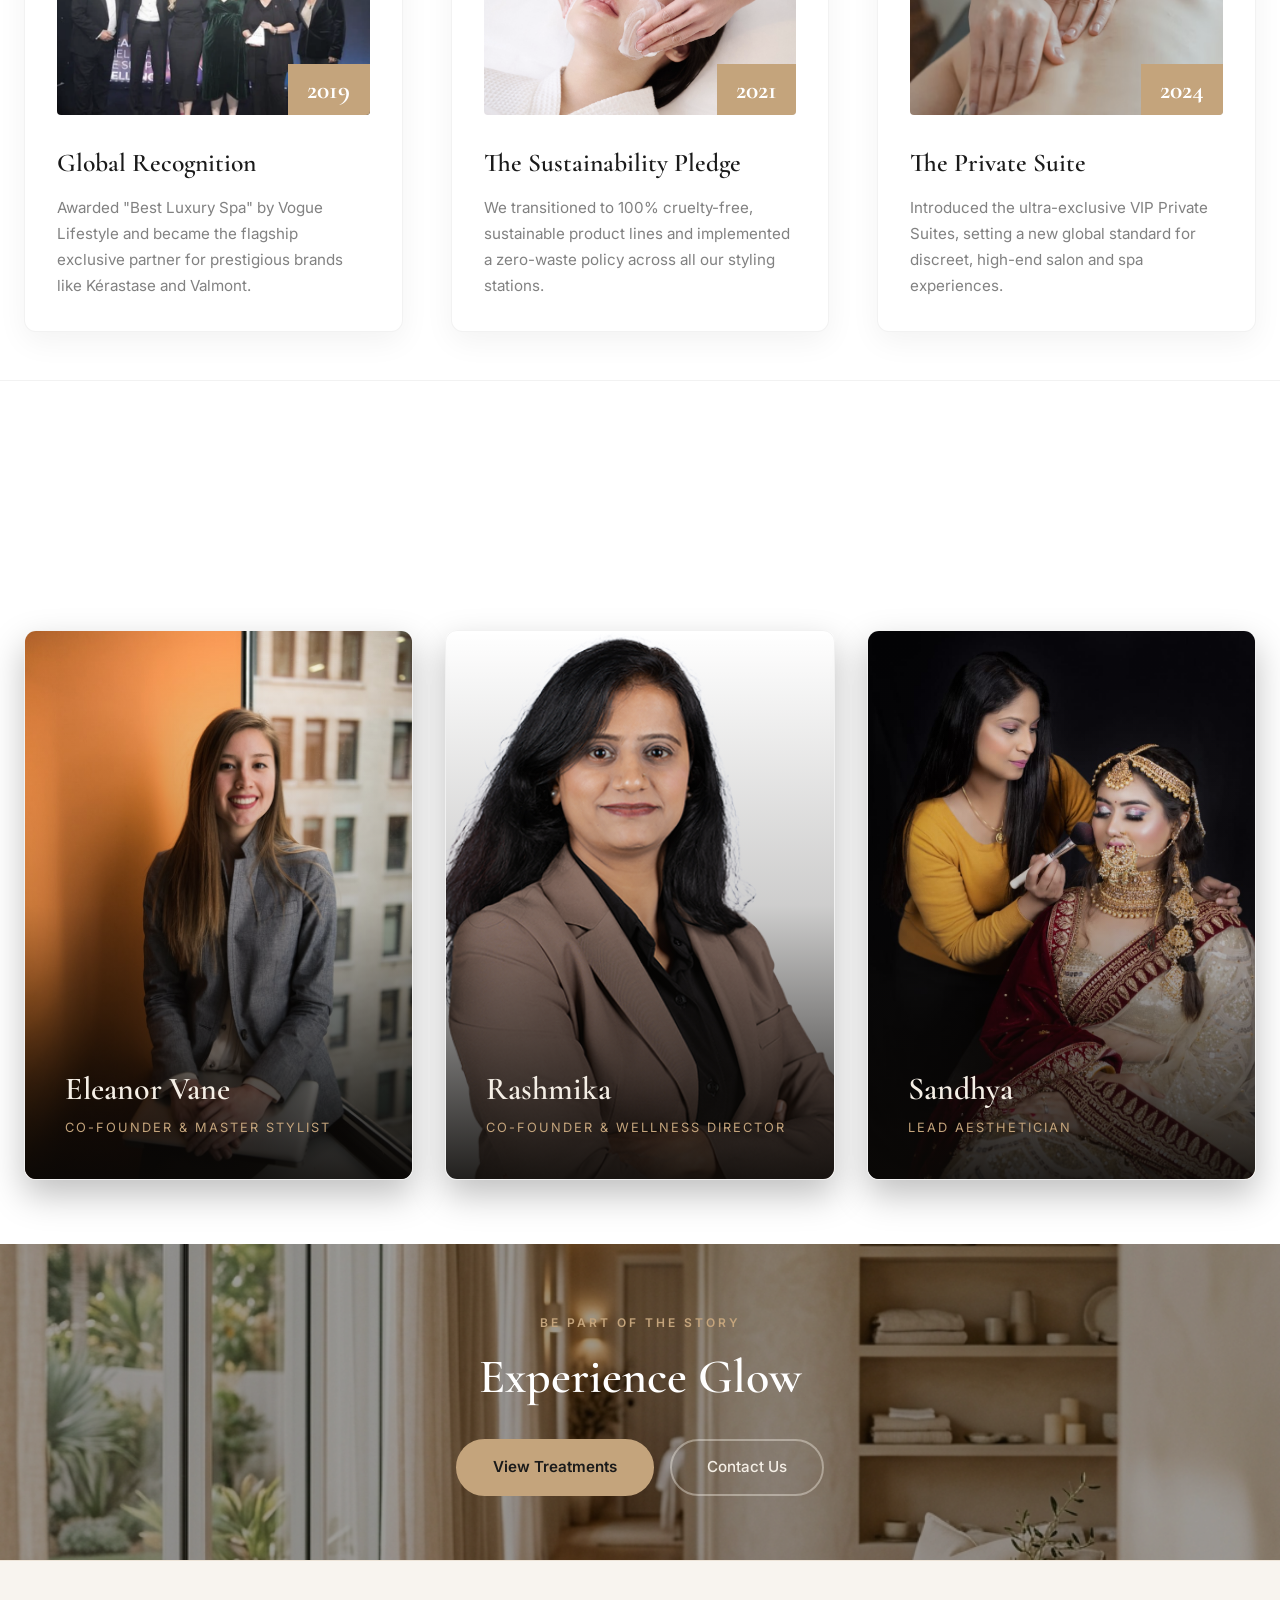
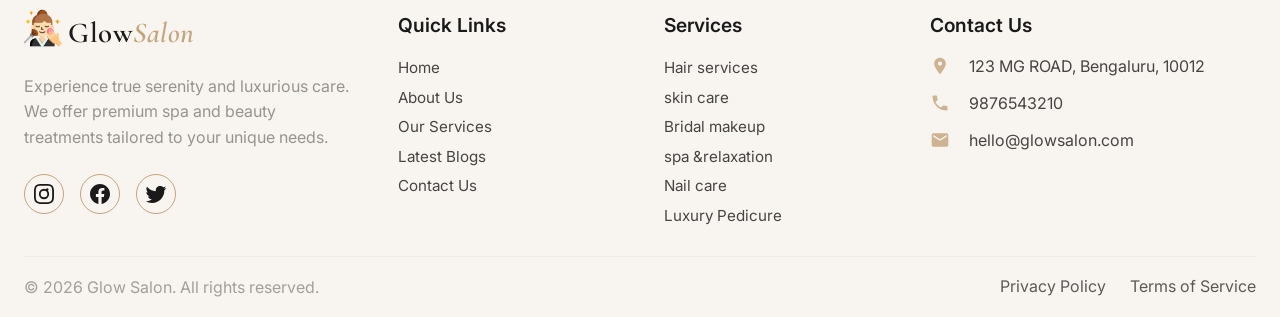
==== commit f9725b30: "updated files" ====
--- a/about.html
+++ b/about.html
@@ -8,7 +8,7 @@
 
     
    
-<link rel="icon" type="image/png" href="images/makeup-black-dress.png">
+<link rel="icon" type="image/png" href="images/beauty-logo.png">
     
     <link rel="preconnect" href="https://fonts.googleapis.com">
     <link href="https://fonts.googleapis.com/css2?family=Cormorant+Garamond:ital,wght@0,500;0,600;0,700;1,500;1,600&family=Inter:wght@300;400;500;600&display=swap" rel="stylesheet">
--- a/css/navbar.css
+++ b/css/navbar.css
@@ -382,11 +382,6 @@
     .luxe-logo {
         font-size: 1.5rem;
     }
-    .luxe-logo img {
-        width: 24px !important;
-        height: 24px !important;
-        transform: translateY(-2px) !important;
-    }
     .luxe-nav-actions {
         gap: 0.5rem;
     }
--- a/css/global.css
+++ b/css/global.css
@@ -50,12 +50,34 @@
     object-fit: cover;
 }
 
-/* Global Logo Fix: Make the square logo a neat circle with a white background so it remains visible and looks good in dark mode */
-img[src*="makeup-black-dress.png"] {
-    border-radius: 50%;
-    background-color: #fff;
-    box-shadow: 0 2px 8px rgba(0,0,0,0.1);
-    mix-blend-mode: normal !important;
+/* Global responsive logo styling */
+.luxe-logo img,
+.auth-brand img,
+.dash-logo img {
+    width: 38px !important;
+    height: 38px !important;
+    margin-right: 0.4rem !important;
+    transform: translateY(-5px) !important;
+    object-fit: contain !important;
+    display: inline-block !important;
+}
+
+@media (max-width: 768px) {
+    .luxe-logo img,
+    .auth-brand img,
+    .dash-logo img {
+        width: 32px !important;
+        height: 32px !important;
+    }
+}
+
+@media (max-width: 480px) {
+    .luxe-logo img,
+    .auth-brand img,
+    .dash-logo img {
+        width: 28px !important;
+        height: 28px !important;
+    }
 }
 
 a {
